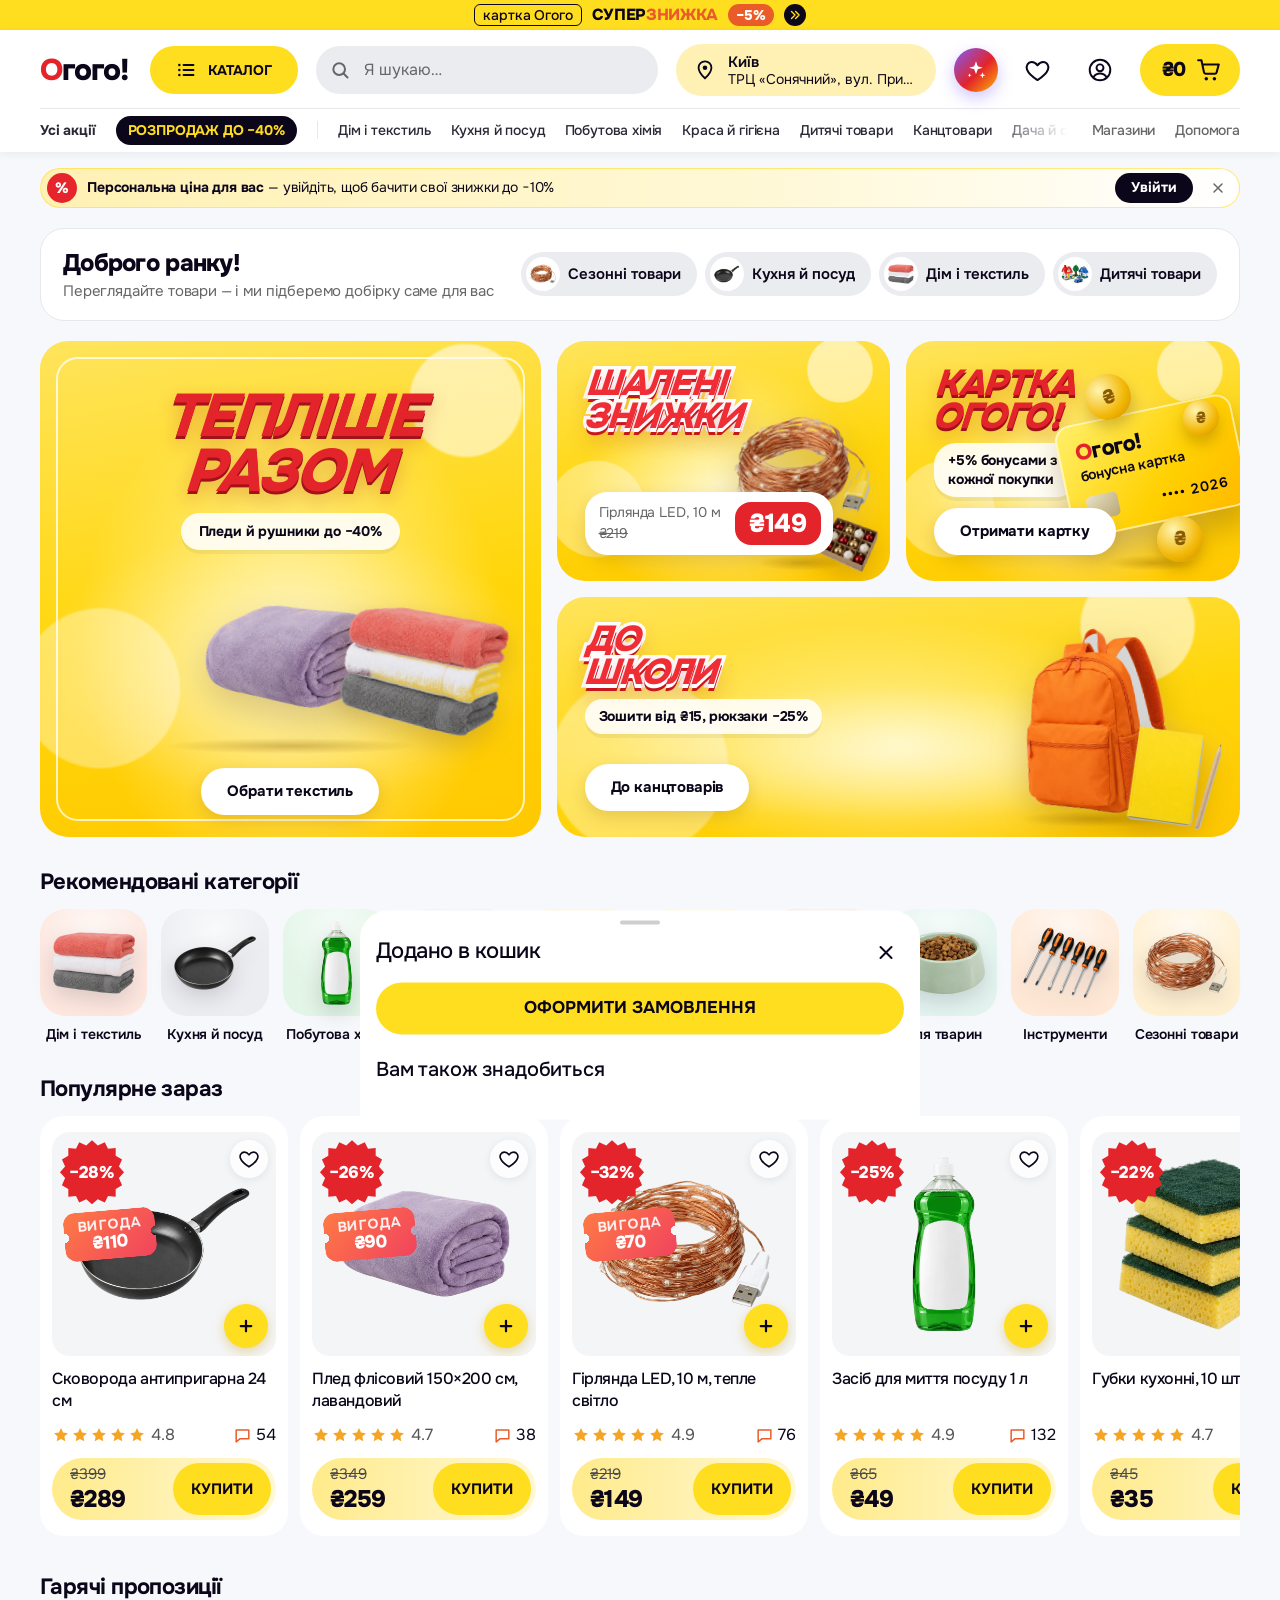
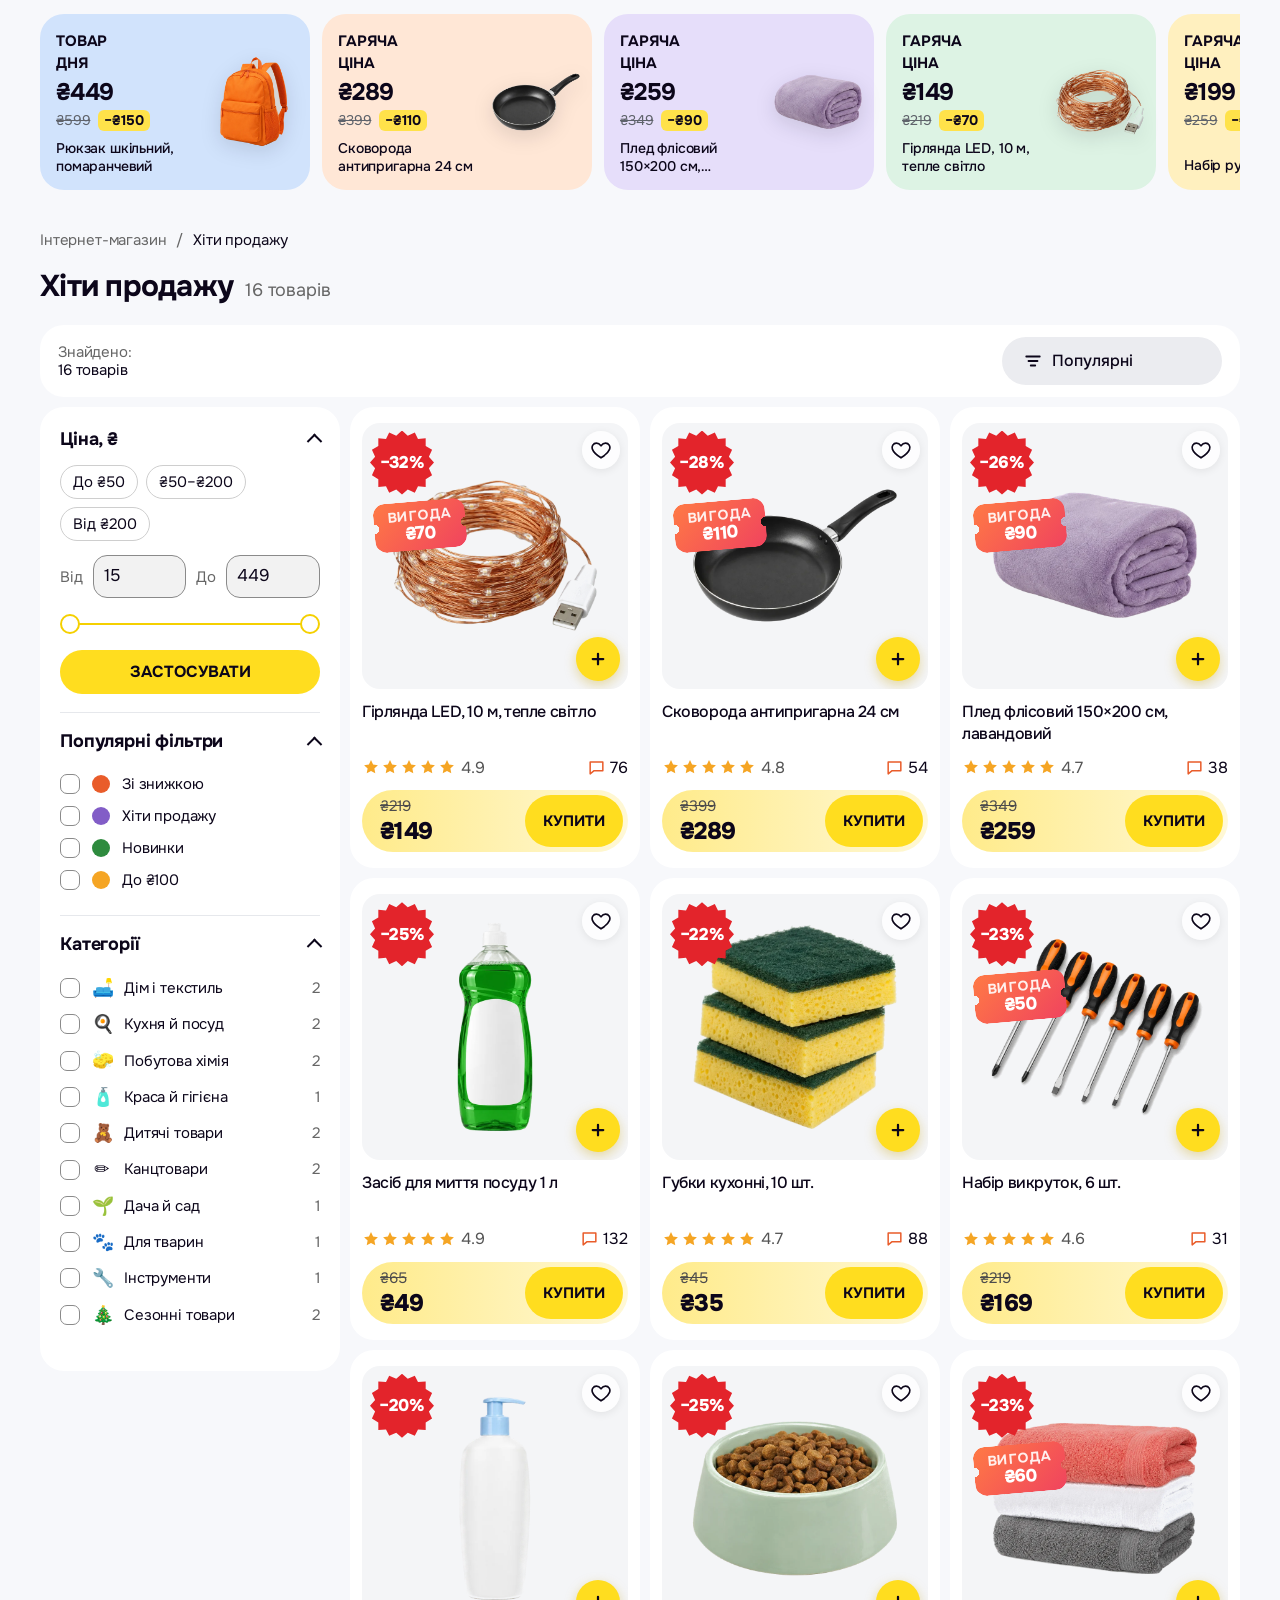
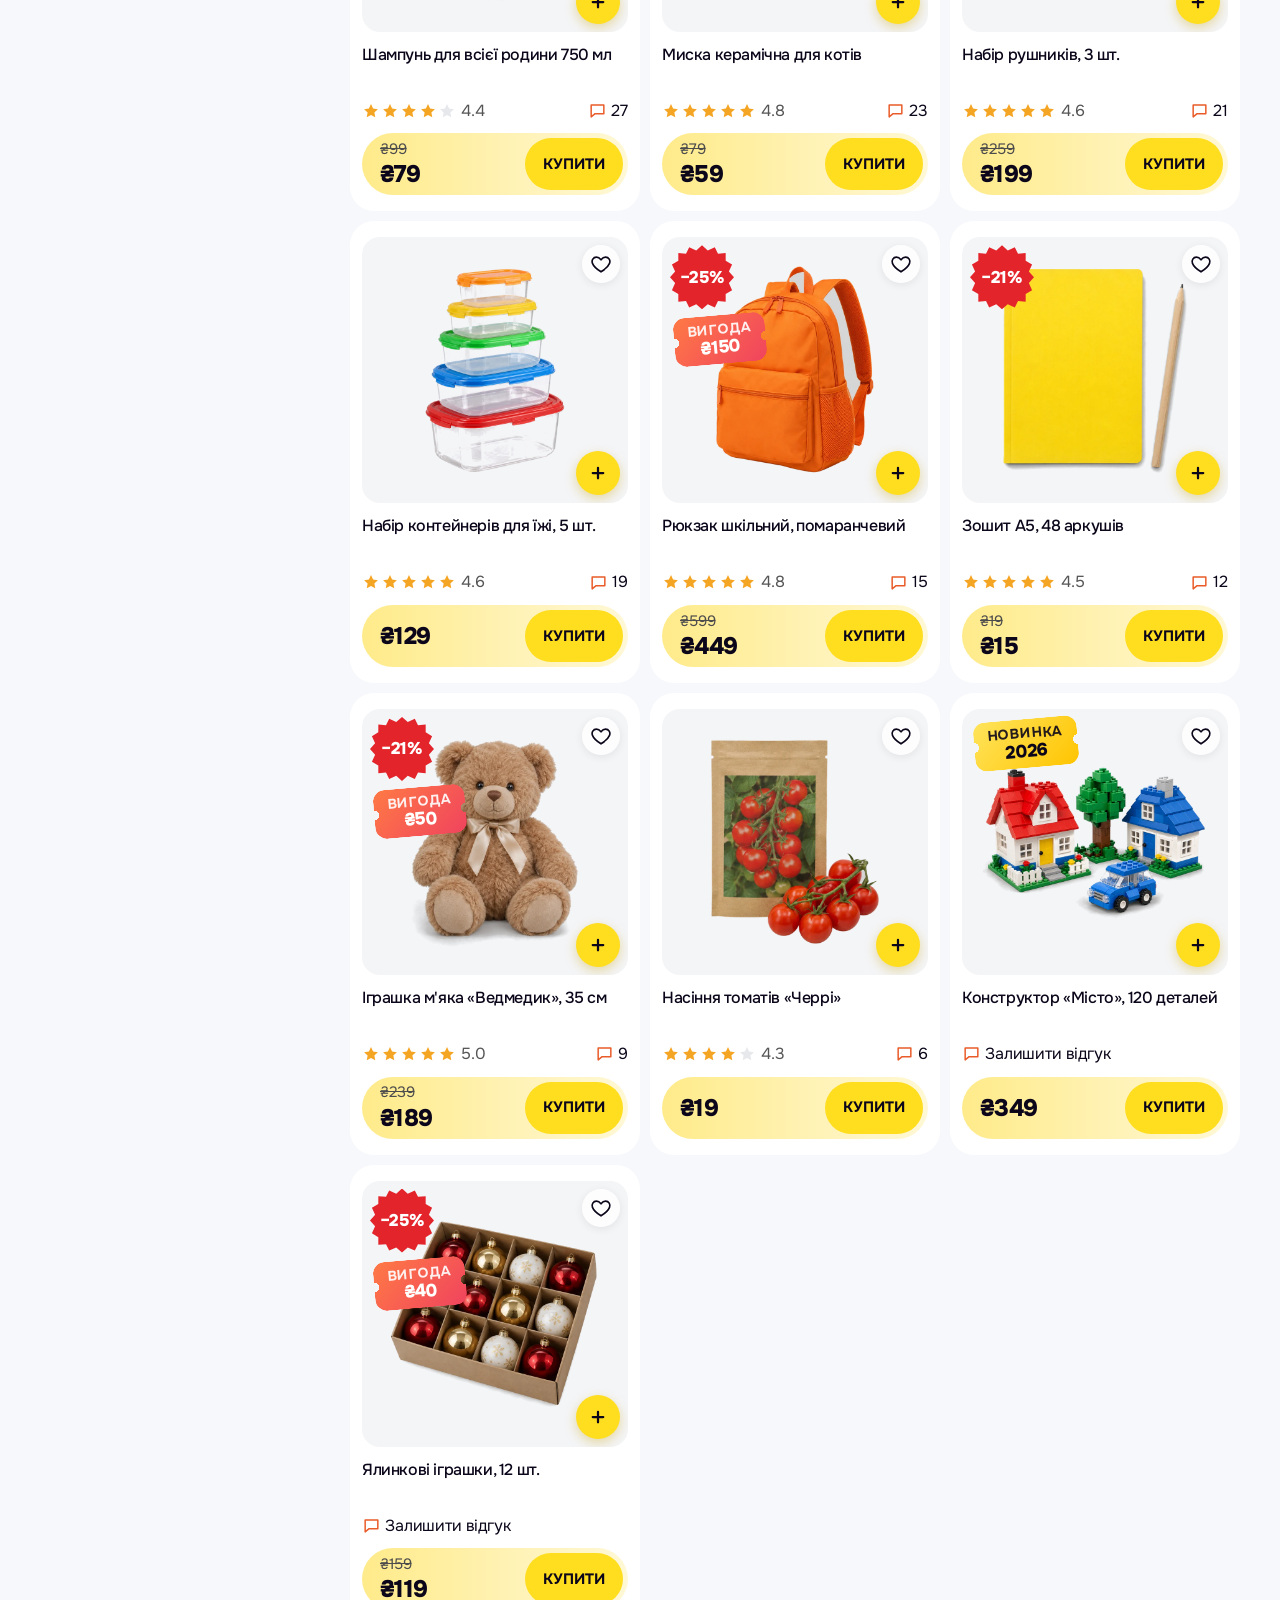
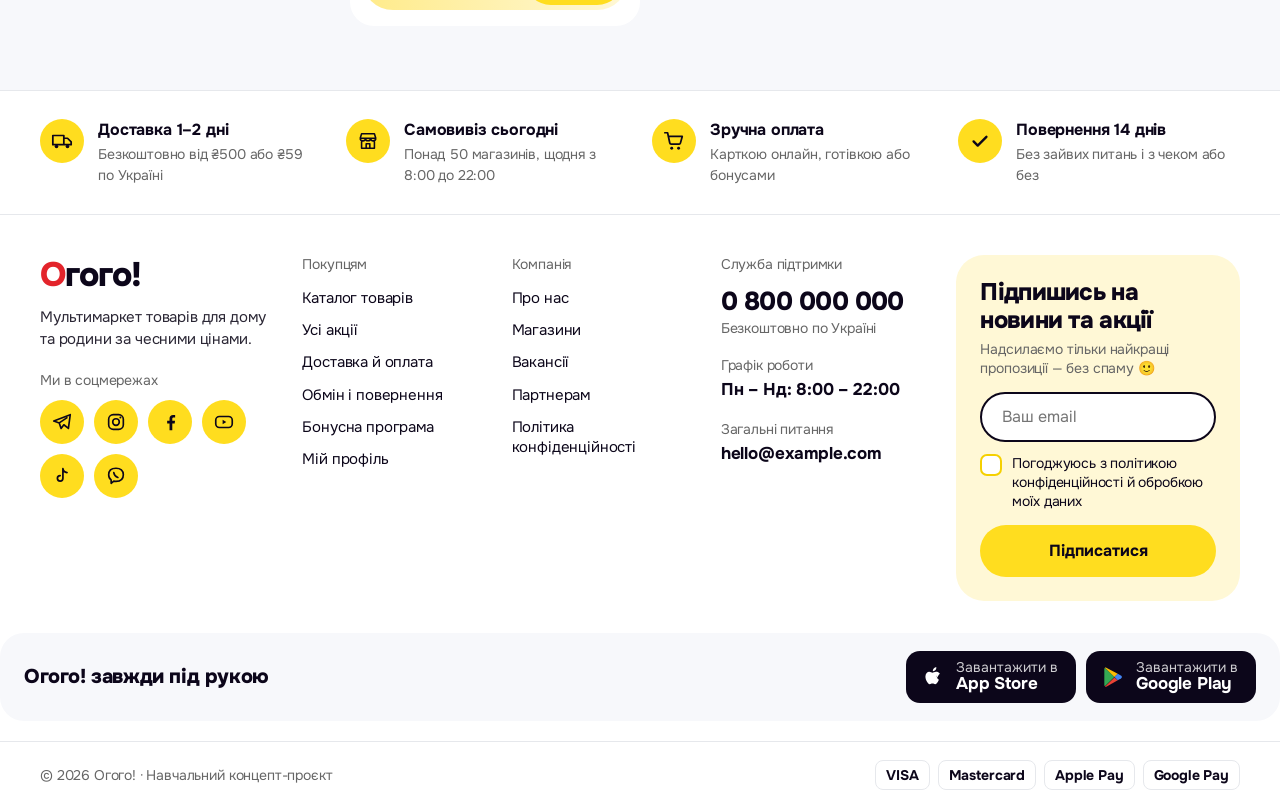
==== index.html @ 63ccab91 "Cart cross-sell row Co-Authored-By: Claude Opus 5.5 <noreply@anthropic.com> Claude-Session: https://" ====
<!DOCTYPE html>
<html lang="uk">
<head>
  <meta charset="UTF-8">
  <meta name="viewport" content="width=device-width, initial-scale=1.0, viewport-fit=cover">
  <title>Огого! — мультимаркет низьких цін</title>
  <meta name="description" content="Огого! — товари для дому, кухні, дітей і свят за чесними цінами.">
  <link rel="preconnect" href="https://fonts.googleapis.com">
  <link rel="preconnect" href="https://fonts.gstatic.com" crossorigin>
  <link href="https://fonts.googleapis.com/css2?family=Onest:wght@400;500;600;700;800&display=swap" rel="stylesheet">
  <link rel="stylesheet" href="style.css?v=20261121-12">
</head>
<body>

  <!-- SVG-іконки -->
  <svg width="0" height="0" style="position:absolute" aria-hidden="true">
    <symbol id="i-search" viewBox="0 0 24 24"><circle cx="11" cy="11" r="7" fill="none" stroke="currentColor" stroke-width="2.4"/><path d="M16.5 16.5 21 21" stroke="currentColor" stroke-width="2.4" stroke-linecap="round"/></symbol>
    <symbol id="i-cart" viewBox="0 0 24 24"><path d="M2 3h3l2.4 11.2a1.5 1.5 0 0 0 1.5 1.2h8.7a1.5 1.5 0 0 0 1.4-1.1L21 7H6" fill="none" stroke="currentColor" stroke-width="1.9" stroke-linecap="round" stroke-linejoin="round"/><circle cx="9.5" cy="20" r="1.6" fill="currentColor"/><circle cx="17" cy="20" r="1.6" fill="currentColor"/></symbol>
    <symbol id="i-heart" viewBox="0 0 24 24"><path d="M12 20.5s-7.5-4.6-9.3-9.2C1.4 8 3.5 4.5 7 4.5c2 0 3.6 1.1 5 2.9 1.4-1.8 3-2.9 5-2.9 3.5 0 5.6 3.5 4.3 6.8C19.5 15.9 12 20.5 12 20.5Z" fill="none" stroke="currentColor" stroke-width="1.8" stroke-linejoin="round"/></symbol>
    <symbol id="i-heart-fill" viewBox="0 0 24 24"><path d="M12 20.5s-7.5-4.6-9.3-9.2C1.4 8 3.5 4.5 7 4.5c2 0 3.6 1.1 5 2.9 1.4-1.8 3-2.9 5-2.9 3.5 0 5.6 3.5 4.3 6.8C19.5 15.9 12 20.5 12 20.5Z" fill="currentColor"/></symbol>
    <symbol id="i-user" viewBox="0 0 24 24"><circle cx="12" cy="12" r="9.5" fill="none" stroke="currentColor" stroke-width="1.8"/><circle cx="12" cy="10" r="3.2" fill="none" stroke="currentColor" stroke-width="1.8"/><path d="M6 18.5c1.4-2.2 3.5-3.3 6-3.3s4.6 1.1 6 3.3" fill="none" stroke="currentColor" stroke-width="1.8"/></symbol>
    <symbol id="i-burger" viewBox="0 0 24 24"><path d="M3 6h18M3 12h18M3 18h18" stroke="currentColor" stroke-width="2" stroke-linecap="round"/></symbol>
    <symbol id="i-grid" viewBox="0 0 24 24"><g fill="none" stroke="currentColor" stroke-width="2"><rect x="3.5" y="3.5" width="7" height="7" rx="2"/><rect x="13.5" y="3.5" width="7" height="7" rx="2"/><rect x="3.5" y="13.5" width="7" height="7" rx="2"/><rect x="13.5" y="13.5" width="7" height="7" rx="2"/></g></symbol>
    <symbol id="i-list" viewBox="0 0 24 24"><g stroke="currentColor" stroke-width="2.2" stroke-linecap="round"><path d="M9 6h12M9 12h12M9 18h12"/><path d="M4 6h.01M4 12h.01M4 18h.01" stroke-width="3"/></g></symbol>
    <symbol id="i-home" viewBox="0 0 24 24"><path d="M3.5 10.5 12 3.5l8.5 7V20a1 1 0 0 1-1 1h-5v-6h-5v6h-5a1 1 0 0 1-1-1Z" fill="none" stroke="currentColor" stroke-width="1.9" stroke-linejoin="round"/></symbol>
    <symbol id="i-pin" viewBox="0 0 24 24"><path d="M12 21s7-6.3 7-11.5A7 7 0 0 0 5 9.5C5 14.7 12 21 12 21Z" fill="none" stroke="currentColor" stroke-width="2"/><circle cx="12" cy="9.5" r="2.5" fill="currentColor"/></symbol>
    <symbol id="i-star" viewBox="0 0 24 24"><path d="m12 2.8 2.8 5.9 6.4.8-4.7 4.4 1.2 6.4L12 17.2l-5.7 3.1 1.2-6.4-4.7-4.4 6.4-.8Z" fill="currentColor"/></symbol>
    <symbol id="i-comment" viewBox="0 0 24 24"><path d="M4 5h16v11H9l-5 4Z" fill="none" stroke="currentColor" stroke-width="1.9" stroke-linejoin="round"/></symbol>
    <symbol id="i-close" viewBox="0 0 24 24"><path d="M6 6l12 12M18 6 6 18" stroke="currentColor" stroke-width="2.2" stroke-linecap="round"/></symbol>
    <symbol id="i-sort" viewBox="0 0 24 24"><path d="M3 6h18M6 12h12M9 18h6" stroke="currentColor" stroke-width="2.4" stroke-linecap="round"/></symbol>
    <symbol id="i-filter" viewBox="0 0 24 24"><path d="M3 4h18l-7 8.5V19l-4 2v-8.5Z" fill="none" stroke="currentColor" stroke-width="2" stroke-linejoin="round"/></symbol>
    <symbol id="i-trash" viewBox="0 0 24 24"><path d="M4 7h16M9 7V4h6v3M6 7l1 13h10l1-13" fill="none" stroke="currentColor" stroke-width="1.9" stroke-linecap="round" stroke-linejoin="round"/></symbol>
    <symbol id="i-chevron-left" viewBox="0 0 24 24"><path d="M15 4 7 12l8 8" fill="none" stroke="currentColor" stroke-width="2.4" stroke-linecap="round" stroke-linejoin="round"/></symbol>
    <symbol id="i-arrows" viewBox="0 0 24 24"><path d="m6 6 6 6-6 6M13 6l6 6-6 6" fill="none" stroke="currentColor" stroke-width="2.4" stroke-linecap="round" stroke-linejoin="round"/></symbol>
    <symbol id="i-phone" viewBox="0 0 24 24"><path d="M6.5 3h3l1.5 4.5-2 1.5a11 11 0 0 0 6 6l1.5-2 4.5 1.5v3a2 2 0 0 1-2 2A16 16 0 0 1 4.5 5a2 2 0 0 1 2-2Z" fill="none" stroke="currentColor" stroke-width="1.8" stroke-linejoin="round"/></symbol>
    <symbol id="i-edit" viewBox="0 0 24 24"><path d="M4 20h4L19 9l-4-4L4 16Z M13.5 6.5l4 4" fill="none" stroke="currentColor" stroke-width="1.8" stroke-linejoin="round"/></symbol>
    <symbol id="i-store" viewBox="0 0 24 24"><path d="M3.5 9 5 4h14l1.5 5M3.5 9h17M3.5 9a2.8 2.8 0 0 0 5.7 0 2.8 2.8 0 0 0 5.6 0 2.8 2.8 0 0 0 5.7 0M5 11.5V20h14v-8.5M10 20v-5h4v5" fill="none" stroke="currentColor" stroke-width="1.7" stroke-linejoin="round"/></symbol>
    <symbol id="i-chevron-right" viewBox="0 0 24 24"><path d="m9 5 7 7-7 7" fill="none" stroke="currentColor" stroke-width="2.4" stroke-linecap="round" stroke-linejoin="round"/></symbol>
    <symbol id="i-check" viewBox="0 0 24 24"><path d="m5 12.5 4.5 4.5L19 7.5" fill="none" stroke="currentColor" stroke-width="2.6" stroke-linecap="round" stroke-linejoin="round"/></symbol>
    <symbol id="i-home-fill" viewBox="0 0 24 24"><path d="M3.5 10.5 12 3.5l8.5 7V20a1 1 0 0 1-1 1h-5v-6h-5v6h-5a1 1 0 0 1-1-1Z" fill="currentColor" stroke="currentColor" stroke-width="1.9" stroke-linejoin="round"/></symbol>
    <symbol id="i-grid-fill" viewBox="0 0 24 24"><g fill="currentColor"><rect x="3" y="3" width="8" height="8" rx="2.4"/><rect x="13" y="3" width="8" height="8" rx="2.4"/><rect x="3" y="13" width="8" height="8" rx="2.4"/><rect x="13" y="13" width="8" height="8" rx="2.4"/></g></symbol>
    <symbol id="i-cart-fill" viewBox="0 0 24 24"><path d="M2 3h3l.8 4H21l-1.9 7.3a1.5 1.5 0 0 1-1.4 1.1H8.9a1.5 1.5 0 0 1-1.5-1.2Z" fill="currentColor" stroke="currentColor" stroke-width="1.9" stroke-linecap="round" stroke-linejoin="round"/><circle cx="9.5" cy="20" r="1.8" fill="currentColor"/><circle cx="17" cy="20" r="1.8" fill="currentColor"/></symbol>
    <symbol id="i-user-line" viewBox="0 0 24 24"><circle cx="12" cy="8" r="4" fill="none" stroke="currentColor" stroke-width="1.9"/><path d="M4.5 20.5c1.2-3.6 4-5.5 7.5-5.5s6.3 1.9 7.5 5.5" fill="none" stroke="currentColor" stroke-width="1.9" stroke-linecap="round"/></symbol>
    <symbol id="i-user-fill" viewBox="0 0 24 24"><circle cx="12" cy="8" r="4.4" fill="currentColor"/><path d="M4 21c1.2-4 4.2-6.2 8-6.2s6.8 2.2 8 6.2Z" fill="currentColor"/></symbol>
    <symbol id="i-globe" viewBox="0 0 24 24"><circle cx="12" cy="12" r="9" fill="none" stroke="currentColor" stroke-width="1.8"/><path d="M3 12h18M12 3c2.6 2.7 3.8 5.7 3.8 9s-1.2 6.3-3.8 9c-2.6-2.7-3.8-5.7-3.8-9S9.4 5.7 12 3Z" fill="none" stroke="currentColor" stroke-width="1.8"/></symbol>
    <symbol id="i-bag" viewBox="0 0 24 24"><path d="M5 8h14l-1 12H6Z M9 8V6a3 3 0 0 1 6 0v2" fill="none" stroke="currentColor" stroke-width="1.8" stroke-linejoin="round"/></symbol>
    <symbol id="i-info" viewBox="0 0 24 24"><circle cx="12" cy="12" r="9" fill="none" stroke="currentColor" stroke-width="1.8"/><path d="M12 11v6M12 7.5v.01" stroke="currentColor" stroke-width="2.2" stroke-linecap="round"/></symbol>
    <symbol id="i-truck" viewBox="0 0 24 24"><path d="M2 6h12v10H2zM14 9h4l4 4v3h-8" fill="none" stroke="currentColor" stroke-width="1.9" stroke-linejoin="round"/><circle cx="6" cy="18" r="2" fill="currentColor"/><circle cx="18" cy="18" r="2" fill="currentColor"/></symbol>
  </svg>

  <!-- Промо-смужка -->
  <a href="#deals" class="promo-strip">
    <span class="promo-card">картка Огого</span>
    <span class="promo-title">СУПЕР<span>ЗНИЖКА</span></span>
    <span class="burst">−5%</span>
    <span class="promo-go"><svg><use href="#i-arrows"/></svg></span>
  </a>

  <!-- Шапка -->
  <header class="header">
    <div class="container">
      <div class="top-nav">
        <div class="top-left">
          <a href="#" class="logo" aria-label="Огого! — на головну"><span class="logo-o">О</span>гого!</a>
          <span class="lang">УКР</span>
          <button class="store-chip" data-open-stores aria-label="Змінити магазин">
            <svg class="store-ico"><use href="#i-store"/></svg>
            <span data-store-full>Київ, ТРЦ «Сонячний», вул. Прикладна, 1</span>
            <svg class="chev"><use href="#i-chevron-right"/></svg>
          </button>
        </div>
        <nav class="top-links">
          <a href="promo.html">Усі акції</a>
          <a href="#catalog" class="sale-chip" data-quick="sale">РОЗПРОДАЖ ДО −40%</a>
          <a href="#footer">Магазини</a>
          <a href="#footer">Покупцям ▾</a>
        </nav>
        <div class="top-right">
          <a href="#footer">ⓘ Допомога</a>
          <a href="#">Увійти</a>
        </div>
        <button class="store-pill" id="storePill" data-open-stores aria-label="Змінити магазин">
          <svg class="pin"><use href="#i-pin"/></svg>
          <span><b data-store-city>Київ</b><small data-store-addr>ТРЦ «Сонячний», вул. Прикладна, 1</small></span>
        </button>
      </div>

      <div class="main-row">
        <a href="index.html" class="logo logo-desk" aria-label="Огого! — на головну"><span class="logo-o">О</span>гого!</a>
        <button class="burger" id="burgerBtn" aria-label="Каталог"><svg><use href="#i-burger"/></svg></button>
        <button class="catalog-btn" id="catalogBtn" aria-expanded="false" aria-controls="catalogMenu">
          <svg><use href="#i-list"/></svg> КАТАЛОГ
        </button>
        <form class="search" id="searchForm" role="search">
          <input type="search" id="searchInput" placeholder="Я шукаю…" aria-label="Пошук товарів" autocomplete="off">
          <button type="submit" aria-label="Шукати"><svg><use href="#i-search"/></svg></button>
        </form>
        <button class="store-pill store-pill-desk" data-open-stores aria-label="Змінити магазин">
          <svg class="pin"><use href="#i-pin"/></svg>
          <span><b data-store-city>Київ</b><small data-store-addr>ТРЦ «Сонячний», вул. Прикладна, 1</small></span>
        </button>
        <button class="phone-btn ai-btn" data-ai aria-label="AI-помічник"><svg viewBox="0 0 24 24"><path d="M12 2.5l1.9 5.4 5.6 1.6-5.6 1.7L12 16.5l-1.9-5.3-5.6-1.7 5.6-1.6Z" fill="currentColor"/><path d="M19 14.5l.9 2.4 2.4.8-2.4.9-.9 2.4-.8-2.4-2.5-.9 2.5-.8Z" fill="currentColor"/><path d="M5 15.5l.6 1.6 1.6.6-1.6.5L5 19.8l-.6-1.6-1.6-.5 1.6-.6Z" fill="currentColor"/></svg></button>
        <a class="head-tool" href="wishlist.html">
          <span class="tool-icon"><svg><use href="#i-heart"/></svg><span class="count" data-wish-count hidden>0</span></span>
          <span>Обране</span>
        </a>
        <a class="head-icon" href="profile.html" aria-label="Увійти в профіль"><svg><use href="#i-user"/></svg></a>
        <div class="head-tool bonuses">
          <span class="bonus-chip" id="bonusTotal">₴0</span>
          <span>Ваші бонуси</span>
        </div>
        <button class="cart-btn" data-open-cart>
          <span class="tool-icon"><svg><use href="#i-cart"/></svg><span class="count count-brand" data-cart-count hidden>0</span></span>
          <span class="cart-sum"><small>Разом</small><b id="headerTotal">₴0</b></span>
        </button>
      </div>

      <nav class="sub-nav" aria-label="Розділи">
        <div class="sub-left">
          <a href="promo.html" class="sub-deals">Усі акції</a>
          <a href="index.html?sale=1#catalog" class="sub-sale" data-sub-sale>РОЗПРОДАЖ ДО −40%</a>
          <span class="sub-sep"></span>
          <a href="index.html?cat=home" data-cat-go="home">Дім і текстиль</a>
          <a href="index.html?cat=kitchen" data-cat-go="kitchen">Кухня й посуд</a>
          <a href="index.html?cat=clean" data-cat-go="clean">Побутова хімія</a>
          <a href="index.html?cat=beauty" data-cat-go="beauty">Краса й гігієна</a>
          <a href="index.html?cat=kids" data-cat-go="kids">Дитячі товари</a>
          <a href="index.html?cat=office" data-cat-go="office">Канцтовари</a>
          <a href="index.html?cat=garden" data-cat-go="garden">Дача й сад</a>
          <a href="index.html?cat=pets" data-cat-go="pets">Для тварин</a>
          <a href="index.html?cat=season" data-cat-go="season">Сезонні товари</a>
        </div>
        <div class="sub-right">
          <a href="index.html#footer">Магазини</a>
          <a href="index.html#footer">Допомога</a>
        </div>
      </nav>
    </div>

    <nav class="catalog-menu" id="catalogMenu" hidden>
      <div class="container catalog-menu-grid" id="catalogMenuGrid"></div>
    </nav>
  </header>

  <main>
    <!-- Банери -->
    <div class="container pz-snack-wrap"><div class="pz-snack" id="pzSnack" role="status" hidden></div></div>
    <section class="container pz-strip" id="pzStrip" aria-label="Для вас"></section>

    <section class="container promo-carousel" id="deals" aria-label="Акції">
      <button class="car-arrow prev" data-car="-1" aria-label="Попередній банер"><svg><use href="#i-chevron-left"/></svg></button>
      <div class="pb-track" id="bannerTrack">
        <article class="pb pb-frame">
          <a class="pb-link" href="promo.html?id=warm" aria-label="Акція"></a>
          <h2 class="pb-title">ТЕПЛІШЕ<br>РАЗОМ</h2>
          <p class="pb-pill">Пледи й рушники до −40%</p>
          <div class="pb-stage">
            <img src="images/pled.webp" alt="Плед флісовий" class="pb-hero">
            <img src="images/rushnyky.webp" alt="" class="pb-side">
          </div>
          <a class="pb-cta" href="promo.html?id=warm">Обрати текстиль</a>
        </article>

        <article class="pb">
          <a class="pb-link" href="promo.html?id=crazy" aria-label="Акція"></a>
          <h2 class="pb-title pb-3d">ШАЛЕНІ<br>ЗНИЖКИ</h2>
          <div class="pb-stage">
            <img src="images/girlyanda.webp" alt="Гірлянда LED" class="pb-hero">
            <img src="images/yalynkovi-igrashky.webp" alt="" class="pb-side">
          </div>
          <div class="pb-card">
            <div><small>Гірлянда LED, 10 м</small><s>₴219</s></div>
            <b>₴149</b>
          </div>
        </article>

        <article class="pb">
          <a class="pb-link" href="promo.html?id=card" aria-label="Акція"></a>
          <h2 class="pb-title">КАРТКА<br>ОГОГО!</h2>
          <p class="pb-pill">+5% бонусами з кожної покупки</p>
          <p class="pb-pill pb-pill-2">Ціни тільки для своїх</p>
          <div class="pb-stage">
            <div class="loyalty-card" aria-hidden="true">
              <span class="lc-logo"><span class="logo-o">О</span>гого!</span>
              <span class="lc-name">бонусна картка</span>
              <span class="lc-chip"></span>
              <span class="lc-num">•••• 2026</span>
            </div>
            <span class="coin c1">₴</span><span class="coin c2">₴</span><span class="coin c3">₴</span>
          </div>
          <a class="pb-cta" href="promo.html?id=card">Отримати картку</a>
        </article>

        <article class="pb">
          <a class="pb-link" href="promo.html?id=school" aria-label="Акція"></a>
          <h2 class="pb-title pb-3d">ДО<br>ШКОЛИ</h2>
          <p class="pb-pill">Зошити від ₴15, рюкзаки −25%</p>
          <div class="pb-stage">
            <img src="images/ryukzak.webp" alt="Рюкзак шкільний" class="pb-hero">
            <img src="images/zoshyt.webp" alt="" class="pb-side">
          </div>
          <a class="pb-cta" href="promo.html?id=school">До канцтоварів</a>
        </article>
      </div>
      <button class="car-arrow next" data-car="1" aria-label="Наступний банер"><svg><use href="#i-chevron-right"/></svg></button>
      <div class="car-dots" id="bannerDots"></div>
    </section>

    <div class="container">
      <button class="catalog-pill" id="catalogPill"><svg><use href="#i-grid"/></svg>Каталог ▾</button>
    </div>

    <!-- Категорії -->
    <section class="container section">
      <h2 class="section-title">Рекомендовані категорії</h2>
      <div class="scroller categories" id="categoryList"></div>
    </section>

    <!-- Для вас -->
    <section class="container section pz-for" id="pzFor"></section>

    <!-- Гарячі пропозиції -->
    <section class="container section">
      <h2 class="section-title">Гарячі пропозиції</h2>
      <div class="scroller deals" id="dealList"></div>
    </section>

    <section class="container section" id="pzRecent" hidden></section>

    <!-- Каталог -->
    <section class="container section catalog" id="catalog">
      <nav class="breadcrumbs" aria-label="Навігація">
        <a href="#">Інтернет-магазин</a><span>/</span><span id="crumbCurrent">Хіти продажу</span>
      </nav>
      <div class="catalog-title">
        <h2 id="catalogTitle">Хіти продажу</h2>
        <span id="catalogCount">16 товарів</span>
      </div>

      <div class="mobile-controls">
        <label class="ctrl-btn sort-wrap">
          <svg><use href="#i-sort"/></svg>
          <select data-sort aria-label="Сортування"></select>
        </label>
        <button class="ctrl-btn" id="openFilters"><svg class="brand"><use href="#i-filter"/></svg> Фільтри <span class="filter-count" id="filterCount" hidden>0</span></button>
      </div>

      <div class="filter-bar">
        <div class="found"><small>Знайдено:</small><span id="foundCount">16 товарів</span></div>
        <div class="active-filters" id="activeFilters"></div>
        <span class="spacer"></span>
        <button class="clear-btn" id="clearFilters">Скинути фільтри</button>
        <label class="sort-box">
          <svg><use href="#i-sort"/></svg>
          <select data-sort aria-label="Сортування"></select>
        </label>
      </div>

      <div class="listing">
        <aside class="filters" id="filtersPanel" aria-label="Фільтри">
          <div class="filters-head">
            <h3>Фільтри</h3>
            <button class="icon-btn" id="closeFilters" aria-label="Закрити"><svg><use href="#i-close"/></svg></button>
          </div>

          <details class="filter-group" open>
            <summary>Ціна, ₴</summary>
            <div class="range-chips" id="priceChips"></div>
            <div class="price-inputs">
              <span>Від</span><input type="number" id="priceMin" inputmode="numeric" min="0">
              <span>До</span><input type="number" id="priceMax" inputmode="numeric" min="0">
            </div>
            <div class="range" id="range">
              <div class="range-fill" id="rangeFill"></div>
              <input type="range" id="rangeMin" aria-label="Мінімальна ціна">
              <input type="range" id="rangeMax" aria-label="Максимальна ціна">
            </div>
            <button class="btn btn-brand btn-block" id="applyPrice">ЗАСТОСУВАТИ</button>
          </details>

          <details class="filter-group" open>
            <summary>Популярні фільтри</summary>
            <label class="check"><input type="checkbox" data-flag="sale"><i style="--dot:#E95C2A"></i>Зі знижкою</label>
            <label class="check"><input type="checkbox" data-flag="hit"><i style="--dot:#825DC7"></i>Хіти продажу</label>
            <label class="check"><input type="checkbox" data-flag="new"><i style="--dot:#2E8B3E"></i>Новинки</label>
            <label class="check"><input type="checkbox" data-flag="cheap"><i style="--dot:#F5A524"></i>До ₴100</label>
          </details>

          <details class="filter-group" open>
            <summary>Категорії</summary>
            <div id="catChecks"></div>
          </details>

          <div class="filters-foot">
            <button class="btn btn-ghost" id="resetInSheet">Скинути</button>
            <button class="btn btn-brand show-results" id="showResults">ПОКАЗАТИ ТОВАРИ</button>
          </div>
        </aside>

        <div class="products" id="productGrid"></div>
      </div>
      <p class="empty" id="emptyMsg" hidden>Нічого не знайшли 😕 Спробуйте змінити фільтри.</p>
    </section>
  </main>

  <footer class="footer" id="footer">
    <div class="container fperks">
        <div class="fperk"><span class="fperk-ic"><svg><use href="#i-truck"/></svg></span><div><b>Доставка 1–2 дні</b><span>Безкоштовно від ₴500 або ₴59 по Україні</span></div></div>
        <div class="fperk"><span class="fperk-ic"><svg><use href="#i-store"/></svg></span><div><b>Самовивіз сьогодні</b><span>Понад 50 магазинів, щодня з 8:00 до 22:00</span></div></div>
        <div class="fperk"><span class="fperk-ic"><svg><use href="#i-cart"/></svg></span><div><b>Зручна оплата</b><span>Карткою онлайн, готівкою або бонусами</span></div></div>
        <div class="fperk"><span class="fperk-ic"><svg><use href="#i-check"/></svg></span><div><b>Повернення 14 днів</b><span>Без зайвих питань і з чеком або без</span></div></div>
    </div>

    <div class="container fmain">
      <div class="fbrand">
        <a href="#" class="logo"><span class="logo-o">О</span>гого!</a>
        <p>Мультимаркет товарів для дому та родини за чесними цінами.</p>
        <span class="fcap">Ми в соцмережах</span>
        <div class="fsocial"><a class="soc" href="#" aria-label="Telegram"><svg viewBox="0 0 24 24"><path d="M21 4 3 11l6 2 2 6 3-4 5 4Z M9 13l9-6" fill="none" stroke="currentColor" stroke-width="1.8" stroke-linejoin="round"/></svg></a><a class="soc" href="#" aria-label="Instagram"><svg viewBox="0 0 24 24"><rect x="4" y="4" width="16" height="16" rx="5" fill="none" stroke="currentColor" stroke-width="1.8"/><circle cx="12" cy="12" r="3.6" fill="none" stroke="currentColor" stroke-width="1.8"/><circle cx="16.8" cy="7.2" r="1.1" fill="currentColor"/></svg></a><a class="soc" href="#" aria-label="Facebook"><svg viewBox="0 0 24 24"><path d="M14.5 21v-7.5h2.6l.4-3h-3V8.6c0-.9.3-1.5 1.5-1.5h1.6V4.4c-.3 0-1.2-.1-2.3-.1-2.3 0-3.8 1.4-3.8 3.9v2.3H8.9v3h2.6V21" fill="currentColor"/></svg></a><a class="soc" href="#" aria-label="YouTube"><svg viewBox="0 0 24 24"><rect x="3" y="6" width="18" height="12" rx="4" fill="none" stroke="currentColor" stroke-width="1.8"/><path d="m10.5 9.5 4 2.5-4 2.5Z" fill="currentColor"/></svg></a><a class="soc" href="#" aria-label="TikTok"><svg viewBox="0 0 24 24"><path d="M13 4v10.5a3 3 0 1 1-3-3M13 4c.4 2.4 2 4 4.5 4.2" fill="none" stroke="currentColor" stroke-width="1.9" stroke-linecap="round"/></svg></a><a class="soc" href="#" aria-label="Viber"><svg viewBox="0 0 24 24"><path d="M12 3.5c-4.9 0-8 2.5-8 7.2 0 2.6 1 4.4 2.7 5.5V20l2.9-2.4c.8.1 1.6.2 2.4.2 4.9 0 8-2.5 8-7.2s-3.1-7.1-8-7.1Z" fill="none" stroke="currentColor" stroke-width="1.8" stroke-linejoin="round"/><path d="M9.6 8.2c.4 2.5 2 4.6 4.5 5.4" fill="none" stroke="currentColor" stroke-width="1.8" stroke-linecap="round"/></svg></a></div>
      </div>

      <nav class="fcol" aria-label="Покупцям">
        <span class="fcap">Покупцям</span>
        <a href="#catalog">Каталог товарів</a>
        <a href="promo.html">Усі акції</a>
        <a href="#">Доставка й оплата</a>
        <a href="#">Обмін і повернення</a>
        <a href="promo.html?id=card">Бонусна програма</a>
        <a href="profile.html">Мій профіль</a>
      </nav>

      <nav class="fcol" aria-label="Компанія">
        <span class="fcap">Компанія</span>
        <a href="#">Про нас</a>
        <a href="#" data-open-stores>Магазини</a>
        <a href="#">Вакансії</a>
        <a href="#">Партнерам</a>
        <a href="#">Політика конфіденційності</a>
      </nav>

      <div class="fcontacts">
        <span class="fcap">Служба підтримки</span>
        <a href="tel:0800000000" class="fphone">0 800 000 000</a>
        <span class="fnote">Безкоштовно по Україні</span>
        <span class="fcap">Графік роботи</span>
        <b class="fval">Пн – Нд: 8:00 – 22:00</b>
        <span class="fcap">Загальні питання</span>
        <a href="mailto:hello@example.com" class="fval">hello@example.com</a>
      </div>

      <form class="fsub" id="footerSub" novalidate>
        <h3>Підпишись на новини та акції</h3>
        <p>Надсилаємо тільки найкращі пропозиції — без спаму 🙂</p>
        <div class="fsub-field">
          <input type="email" id="fsubEmail" placeholder="Ваш email" aria-label="Ваш email" autocomplete="email">
        </div>
        <label class="fsub-check"><input type="checkbox" id="fsubAgree"><span>Погоджуюсь з політикою конфіденційності й обробкою моїх даних</span></label>
        <button type="submit" class="btn btn-brand btn-block">Підписатися</button>
        <p class="fsub-msg" id="fsubMsg" role="status" aria-live="polite"></p>
      </form>
    </div>

    <div class="container fapp">
      <b>Огого! завжди під рукою</b>
      <div class="fapp-badges">
        <a class="store-badge" href="#" data-soon="Застосунок з'явиться згодом 🙂"><svg viewBox="0 0 24 24"><path d="M16.4 12.6c0-2.4 2-3.5 2-3.6-1.1-1.6-2.8-1.8-3.4-1.8-1.4-.1-2.8.9-3.5.9s-1.8-.9-3-.9C6.9 7.3 5 8.6 5 11.6c0 1.8.7 3.8 1.6 5.1.7 1 1.4 2 2.4 2s1.3-.6 2.5-.6 1.5.6 2.5.6 1.7-1 2.4-2c.8-1.1 1.1-2.2 1.1-2.3-.1 0-2.1-.8-2.1-3.8ZM14.3 5.6c.5-.7.9-1.6.8-2.6-.8 0-1.8.5-2.4 1.2-.5.6-1 1.6-.8 2.5.9.1 1.8-.4 2.4-1.1Z" fill="currentColor"/></svg><span><small>Завантажити в</small>App Store</span></a>
        <a class="store-badge" href="#" data-soon="Застосунок з'явиться згодом 🙂"><svg viewBox="0 0 24 24"><path d="M4.5 3.4 13.3 12l-8.8 8.6c-.3-.2-.5-.6-.5-1V4.4c0-.4.2-.8.5-1Z" fill="#34A853"/><path d="m16.4 9-3.1 3-8.8-8.6c.4-.2.9-.2 1.3 0Z" fill="#FBBC04"/><path d="m16.4 15-10.6 6c-.4.2-.9.2-1.3 0l8.8-8.6Z" fill="#EA4335"/><path d="M19.6 10.8c.8.5.8 1.9 0 2.4L16.4 15l-3.1-3 3.1-3Z" fill="#4285F4"/></svg><span><small>Завантажити в</small>Google Play</span></a>
      </div>
    </div>

    <div class="container fbottom">
      <span>© 2026 Огого! · Навчальний концепт-проєкт</span>
      <div class="fpay" aria-label="Способи оплати"><span>VISA</span><span>Mastercard</span><span>Apple Pay</span><span>Google Pay</span></div>
    </div>
  </footer>

  <!-- Мобільне меню знизу -->
  <nav class="tab-bar" aria-label="Навігація">
    <button class="tab active" data-tab="home"><span class="tab-ic"><svg class="ic-o"><use href="#i-home"/></svg><svg class="ic-f"><use href="#i-home-fill"/></svg></span><span class="tab-l">Головна</span></button>
    <button class="tab" data-tab="catalog"><span class="tab-ic"><svg class="ic-o"><use href="#i-grid"/></svg><svg class="ic-f"><use href="#i-grid-fill"/></svg></span><span class="tab-l">Каталог</span></button>
    <button class="tab" data-tab="cart"><span class="tab-ic"><svg class="ic-o"><use href="#i-cart"/></svg><svg class="ic-f"><use href="#i-cart-fill"/></svg><span class="count" data-cart-count hidden>0</span></span><span class="tab-l">Кошик</span></button>
    <a class="tab" data-tab="wishlist" href="wishlist.html"><span class="tab-ic"><svg class="ic-o"><use href="#i-heart"/></svg><svg class="ic-f"><use href="#i-heart-fill"/></svg><span class="count" data-wish-count hidden>0</span></span><span class="tab-l">Обране</span></a>
    <a class="tab" data-tab="profile" href="profile.html"><span class="tab-ic"><svg class="ic-o"><use href="#i-user-line"/></svg><svg class="ic-f"><use href="#i-user-fill"/></svg></span><span class="tab-l">Профіль</span></a>
  </nav>

  <div class="overlay" id="overlay" hidden></div>

  <!-- Додано в кошик -->
  <section class="sheet" id="preCart" aria-label="Додано в кошик" aria-hidden="true">
    <div class="sheet-handle"></div>
    <div class="sheet-head">
      <h3>Додано в кошик</h3>
      <button class="icon-btn" data-close aria-label="Закрити"><svg><use href="#i-close"/></svg></button>
    </div>
    <div id="preCartItem"></div>
    <button class="btn btn-brand btn-block btn-lg" data-open-cart>ОФОРМИТИ ЗАМОВЛЕННЯ</button>
    <h4 class="sheet-sub">Вам також знадобиться</h4>
    <div class="scroller extras" id="preCartExtras"></div>
  </section>

  <!-- Кошик -->
  <aside class="cart" id="cartPanel" aria-label="Кошик" aria-hidden="true">
    <div class="cart-top">
      <button class="icon-btn back" data-close aria-label="Назад"><svg><use href="#i-chevron-left"/></svg></button>
      <h3>Кошик</h3><span id="cartItemsCount">0 товарів</span>
    </div>
    <div class="free-delivery" id="freeDelivery" hidden></div>
    <ul class="cart-list" id="cartList"></ul>
    <div class="cart-empty" id="cartEmpty">
      <svg><use href="#i-cart"/></svg>
      <p>Кошик порожній</p>
      <button class="btn btn-outline" data-close>Перейти до покупок</button>
    </div>
    <div class="cart-pay" id="cartPay">
      <div class="cart-summary" id="cartSummary"></div>
      <div class="pay-row"><span>До сплати</span><b id="cartTotal">₴0</b></div>
      <p class="cart-bonus" id="cartBonus"></p>
      <button class="btn btn-brand btn-block btn-lg" id="checkoutBtn">Оформити замовлення</button>
    </div>
  </aside>

  <!-- Вибір магазину -->
  <section class="store-modal" id="storeModal" role="dialog" aria-modal="true" aria-labelledby="storeTitle" aria-hidden="true">
    <div class="sheet-handle"></div>
    <div class="sheet-head">
      <h3 id="storeTitle">Оберіть магазин</h3>
      <button class="icon-btn" data-close aria-label="Закрити"><svg><use href="#i-close"/></svg></button>
    </div>
    <p class="store-hint">Покажемо наявність і ціни у вибраному магазині. Забрати замовлення можна вже сьогодні.</p>
    <div class="city-chips" id="cityChips"></div>
    <label class="store-search">
      <svg><use href="#i-search"/></svg>
      <input type="search" id="storeSearch" placeholder="Місто, вулиця або ТРЦ" autocomplete="off">
    </label>
    <ul class="store-list" id="storeList"></ul>
  </section>

  <div class="toast" id="toast" role="status" aria-live="polite"></div>

  <script src="data.js?v=20261121-12"></script>
  <script src="i18n.js?v=20261121-12"></script>
  <script src="auth.js?v=20261121-12"></script>
  <script src="footer.js?v=20261121-12"></script>
  <script src="assistant.js?v=20261121-12"></script>
  <script src="script.js?v=20261121-12"></script>
  <script src="personal.js?v=20261121-12"></script>
  <script src="search.js?v=20261121-12"></script>
</body>
</html>
---- style.css ----
/* =========================================================
   Огого! — стилі за UI-кейсом (Mobile e-commerce)
   ========================================================= */
:root {
  /* Кольори */
  --bg-page: #F7F8FB;
  --bg-header: #F8F6F5;
  --bg-surface: #FFFFFF;
  --bg-subtle: #F7F8FA;
  --bg-chip: #F2F2F2;
  --bg-brand: #E95C2A;
  --bg-brand-hover: #D24E1F;
  --bg-brand-soft: #FDEDE6;
  --bg-accent: #825DC7;
  --bg-accent-subtle: #F2EDFB;
  --bg-promo: #FFE24A;
  --text-primary: #0C061A;
  --text-secondary: #666666;
  --text-tertiary: #5F636B;
  --text-brand: #BB4119;
  --text-accent: #7650BC;
  --text-inverse: #FFFFFF;
  --border-default: #E6E8EC;
  --border-input: #CECECE;
  --border-control: #8A8A8A;
  --success: #2E8B3E;
  --success-soft: #E5F4E8;
  --star: #F5A524;

  --grad-promo: linear-gradient(90deg, #2933DB, #6B2BD9);
  --grad-price: linear-gradient(90deg, #FAD9C3, #FCEFE6);
  --grad-free: linear-gradient(135deg, #36821F 14%, #1C6B3C 86%);

  /* Форма */
  --r-sm: 6px;
  --r-md: 8px;
  --r-lg: 12px;
  --r-xl: 16px;
  --shadow-header: 0 2px 8px rgba(0, 0, 0, .06);

  --font: "Roboto Condensed", system-ui, -apple-system, "Segoe UI", sans-serif;
  --font-logo: "Onest", var(--font);
}

* { box-sizing: border-box; margin: 0; padding: 0; }
html { scroll-padding-top: 150px; }
body {
  font-family: var(--font);
  color: var(--text-primary);
  background: var(--bg-page);
  line-height: 1.35;
  -webkit-font-smoothing: antialiased;
}
body.locked { overflow: hidden; }
a { color: inherit; text-decoration: none; }
button, input, select { font: inherit; color: inherit; }
button { cursor: pointer; background: none; border: none; }
img { display: block; max-width: 100%; }
svg { width: 1em; height: 1em; flex-shrink: 0; }
[hidden] { display: none !important; }

.container { max-width: 1280px; margin: 0 auto; padding: 0 32px; }

/* ---------- Кнопки ---------- */
.btn {
  display: inline-flex; align-items: center; justify-content: center; gap: 8px;
  border-radius: var(--r-sm); padding: 12px 20px;
  font-weight: 700; font-size: 16px; line-height: 20px;
  transition: background .15s, transform .1s;
}
.btn:active { transform: scale(.98); }
.btn-brand { background: var(--bg-brand); color: var(--text-inverse); }
.btn-brand:hover { background: var(--bg-brand-hover); }
.btn-outline { border: 1.5px solid var(--bg-brand); color: var(--text-brand); background: var(--bg-surface); }
.btn-block { width: 100%; }
.btn-lg { border-radius: var(--r-xl); padding: 16px 20px; font-size: 17px; }

.icon-btn {
  display: grid; place-items: center; position: relative;
  width: 36px; height: 36px; border-radius: 50%; font-size: 22px;
}
.icon-btn:hover { background: rgba(0, 0, 0, .05); }

.count {
  position: absolute; top: -7px; left: 60%;
  min-width: 17px; height: 17px; padding: 0 4px; border-radius: 9px;
  background: var(--bg-accent); color: var(--text-inverse);
  font-size: 14px; font-weight: 500; line-height: 17px; text-align: center;
}
.count-brand { background: var(--bg-brand); left: -6px; top: -9px; }

/* ---------- Промо-смужка ---------- */
.promo-strip {
  display: flex; align-items: center; justify-content: center; gap: 14px;
  background: var(--grad-promo); color: #fff; padding: 7px 16px;
}
.promo-card {
  border: 1.5px solid #fff; border-radius: var(--r-md);
  padding: 3px 12px; font-size: 16px; font-weight: 500;
}
.promo-title { font-weight: 800; font-size: 26px; line-height: 1; letter-spacing: -.3px; }
.promo-title span { color: #FF7A3D; }
.burst {
  display: grid; place-items: center; width: 44px; height: 44px;
  background: var(--bg-brand); color: #fff; font-weight: 800; font-size: 14px;
  clip-path: polygon(50% 0, 61% 12%, 75% 6%, 79% 21%, 94% 25%, 88% 39%, 100% 50%, 88% 61%, 94% 75%, 79% 79%, 75% 94%, 61% 88%, 50% 100%, 39% 88%, 25% 94%, 21% 79%, 6% 75%, 12% 61%, 0 50%, 12% 39%, 6% 25%, 21% 21%, 25% 6%, 39% 12%);
}
.promo-go {
  display: grid; place-items: center; width: 34px; height: 34px;
  background: var(--bg-brand); border-radius: var(--r-sm); font-size: 18px;
}

/* ---------- Шапка ---------- */
.header {
  position: sticky; top: 0; z-index: 30;
  background: var(--bg-header); box-shadow: var(--shadow-header);
}
.top-nav { display: flex; align-items: center; justify-content: space-between; gap: 24px; padding: 10px 0 4px; }
.top-left, .top-links, .top-right { display: flex; align-items: center; gap: 22px; }
.logo {
  font-family: var(--font-logo); font-weight: 800; font-size: 32px; line-height: 1.2;
  letter-spacing: -.96px; color: var(--bg-brand);
}
.lang { font-size: 14px; font-weight: 700; color: var(--text-brand); }
.city { display: flex; align-items: center; gap: 6px; font-weight: 500; font-size: 15px; }
.city svg { color: var(--text-primary); }
.top-links a { font-size: 16px; }
.top-links a:hover { color: var(--text-brand); }
.sale-chip {
  background: var(--bg-brand); color: #fff !important;
  border-radius: var(--r-sm); padding: 5px 10px; font-size: 14px !important; font-weight: 500;
}
.top-right a { color: var(--text-accent); font-weight: 500; font-size: 16px; }
.mobile-actions { display: none; }

.main-row { display: flex; align-items: center; gap: 24px; padding: 12px 0 14px; }
.burger { display: none; font-size: 28px; }
.catalog-btn {
  display: flex; align-items: center; gap: 12px; flex-shrink: 0;
  height: 48px; padding: 0 28px 0 24px; border-radius: var(--r-sm);
  background: var(--bg-brand); color: #fff; font-weight: 700; font-size: 16px;
}
.catalog-btn svg { font-size: 20px; }
.catalog-btn:hover { background: var(--bg-brand-hover); }

.search {
  flex: 1; min-width: 0; display: flex; align-items: center;
  height: 48px; padding-left: 16px;
  background: var(--bg-surface); border: 1.5px solid var(--border-control); border-radius: 24px;
  overflow: hidden;
}
.search:focus-within { border-color: var(--bg-brand); }
.search input {
  flex: 1; min-width: 0; border: none; outline: none; background: none;
  font-size: 16px; color: var(--text-primary);
}
.search input::placeholder { color: var(--text-secondary); }
.search button {
  display: grid; place-items: center; width: 64px; height: 46px;
  background: var(--bg-brand); color: #fff; border-radius: 22px; font-size: 22px;
}

.head-tool {
  position: relative; display: flex; flex-direction: column; align-items: center; gap: 2px;
  font-size: 15px; flex-shrink: 0;
}
.tool-icon { position: relative; display: block; font-size: 28px; line-height: 0; }
.bonuses { color: var(--text-accent); }
.bonus-chip {
  background: var(--bg-accent); color: #fff; font-weight: 700; font-size: 15px;
  padding: 1px 22px; border-radius: 4px;
}
.cart-btn {
  display: flex; align-items: center; gap: 12px; flex-shrink: 0;
  height: 48px; padding: 0 18px 0 16px; border-radius: var(--r-md);
  background: var(--bg-accent); color: #fff;
}
.cart-btn .tool-icon { font-size: 27px; }
.cart-sum { display: flex; flex-direction: column; align-items: flex-start; line-height: 1.1; }
.cart-sum small { font-size: 14px; }
.cart-sum b { font-size: 17px; }

/* Меню каталогу */
.catalog-menu {
  position: absolute; left: 0; right: 0; top: 100%;
  background: var(--bg-surface); box-shadow: 0 12px 28px rgba(12, 6, 26, .12);
  padding: 16px 0 20px;
}
.catalog-menu-grid { display: grid; grid-template-columns: repeat(auto-fill, minmax(220px, 1fr)); gap: 4px; }
.catalog-item {
  display: flex; align-items: center; gap: 12px; text-align: left;
  padding: 12px 14px; border-radius: var(--r-md); font-size: 17px;
}
.catalog-item span { font-size: 22px; }
.catalog-item:hover { background: var(--bg-brand-soft); color: var(--text-brand); }

/* ---------- Секції ---------- */
main { padding-bottom: 64px; }
.section { margin-top: 32px; }
.section-title { font-size: 24px; font-weight: 500; line-height: 1.2; margin-bottom: 14px; }
.scroller {
  display: flex; gap: 12px; overflow-x: auto; scroll-snap-type: x mandatory;
  scrollbar-width: none; overscroll-behavior-x: contain;
}
.scroller::-webkit-scrollbar { display: none; }
.scroller > * { scroll-snap-align: start; flex-shrink: 0; }

/* ---------- Банери ---------- */
.banners { padding-top: 20px; }
.banner {
  position: relative; display: flex; flex-direction: column; align-items: flex-start; gap: 4px;
  width: calc((100% - 24px) / 3); min-width: 232px; height: 320px;
  padding: 16px 14px 14px; border-radius: var(--r-xl); overflow: hidden; color: #fff;
}
.banner h2 { position: relative; font-size: 30px; font-weight: 700; line-height: .95; letter-spacing: -.3px; }
.banner-big { position: relative; font-size: 36px; font-weight: 700; line-height: 1.1; }
.banner-img {
  position: absolute; right: -10px; bottom: 30px; width: 62%; aspect-ratio: 1;
  object-fit: cover; border-radius: 50%; box-shadow: 0 10px 30px rgba(0, 0, 0, .25);
}
.dates {
  position: relative; background: #fff; color: var(--text-brand);
  font-size: 14px; padding: 2px 8px; border-radius: 999px;
}
.banner-strip {
  position: relative; margin-top: auto; width: 100%; padding: 10px;
  background: var(--bg-accent); color: #fff; border-radius: 10px;
  font-size: 14px; font-weight: 500;
}
.banner-warm { background: radial-gradient(circle at 80% 20%, #FFB03A, transparent 55%), linear-gradient(160deg, #FF9F2E, #F2632B 55%, #D94A6C); }
.banner-school { background: radial-gradient(circle at 75% 25%, #5ED0FF, transparent 55%), linear-gradient(160deg, #2E7CF6, #2933DB 60%, #6B2BD9); }
.banner-crazy {
  align-items: center; text-align: center; gap: 6px;
  background: radial-gradient(circle at 30% 70%, #E03BD0, transparent 50%), linear-gradient(160deg, #4B1FB8, #7A24C9 50%, #1C2FA8);
}
.banner-crazy .crazy { color: #FFE34A; font-size: 28px; line-height: 1.2; }
.banner-crazy .banner-img { position: relative; right: auto; bottom: auto; width: 110px; margin: 4px 0; box-shadow: 0 0 0 4px rgba(255, 255, 255, .25); }
.banner-name { font-size: 14px; }
.banner-old { font-size: 15px; opacity: .9; }
.banner-price {
  background: #fff; color: var(--text-accent); border: 3px solid var(--bg-accent);
  border-radius: var(--r-lg); padding: 4px 16px; font-size: 26px; font-weight: 600;
}
.installments {
  margin-top: auto; background: var(--bg-promo); color: var(--text-primary);
  border-radius: var(--r-md); padding: 5px 12px; font-size: 14px;
}

/* ---------- Категорії ---------- */
.categories { gap: 10px; }
.cat-tile { display: flex; flex-direction: column; align-items: center; gap: 8px; width: 96px; }
.cat-img {
  display: grid; place-items: center; width: 96px; height: 76px;
  background: var(--bg-surface); border: 1px solid var(--border-default); border-radius: var(--r-lg);
  overflow: hidden; font-size: 32px; transition: border-color .15s, transform .15s;
}
.cat-img img { width: 100%; height: 100%; object-fit: cover; }
.cat-tile:hover .cat-img { border-color: var(--bg-brand); transform: translateY(-2px); }
.cat-name { font-size: 14px; font-weight: 700; text-transform: uppercase; text-align: center; line-height: 1.2; }

/* ---------- Гарячі пропозиції ---------- */
.deal {
  display: flex; align-items: center; gap: 4px;
  width: 270px; height: 176px; padding: 16px 8px 16px 16px;
  background: var(--tone); border-radius: var(--r-xl);
}
.deal-text { flex: 1; min-width: 0; height: 100%; display: flex; flex-direction: column; gap: 4px; }
.deal-title { font-size: 18px; font-weight: 500; line-height: 22px; }
.deal-price { font-size: 26px; font-weight: 600; line-height: 28px; }
.deal-old { display: flex; align-items: center; gap: 8px; font-size: 14px; color: var(--text-tertiary); }
.save {
  background: var(--bg-promo); color: var(--text-primary);
  font-weight: 700; padding: 1px 6px; border-radius: var(--r-sm);
}
.grow { flex: 1; }
.deal-name { font-size: 14px; font-weight: 500; line-height: 18px; display: -webkit-box; -webkit-line-clamp: 2; -webkit-box-orient: vertical; overflow: hidden; }
.deal-img { width: 96px; height: 128px; border-radius: var(--r-lg); background: #fff; overflow: hidden; flex-shrink: 0; }
.deal-img img { width: 100%; height: 100%; object-fit: cover; }

/* ---------- Каталог ---------- */
.catalog { margin-top: 40px; }
.breadcrumbs { display: flex; gap: 10px; font-size: 15px; color: var(--text-secondary); }
.breadcrumbs span:last-child { color: var(--text-primary); }
.catalog-title { display: flex; align-items: baseline; gap: 12px; margin: 16px 0 20px; }
.catalog-title h2 { font-size: 32px; font-weight: 700; line-height: 38px; }
.catalog-title span { font-size: 18px; color: var(--text-secondary); }

.mobile-controls { display: none; }
.quick-chips { display: none; }

.filter-bar {
  display: flex; align-items: center; gap: 16px; flex-wrap: wrap;
  background: var(--bg-surface); border-radius: var(--r-md); padding: 12px 18px; margin-bottom: 2px;
}
.found { display: flex; flex-direction: column; font-size: 15px; line-height: 18px; }
.found small { color: var(--text-secondary); font-size: 15px; }
.active-filters { display: flex; flex-wrap: wrap; gap: 8px; }
.active-chip {
  display: inline-flex; align-items: center; gap: 8px;
  border: 1px solid var(--border-input); border-radius: 18px; padding: 6px 10px 6px 12px;
  font-size: 15px; background: var(--bg-surface);
}
.active-chip svg { font-size: 14px; }
.active-chip:hover { border-color: var(--bg-brand); }
.spacer { flex: 1; }
.clear-btn { color: var(--text-brand); font-weight: 500; font-size: 16px; }
.sort-box, .ctrl-btn {
  position: relative; display: flex; align-items: center; justify-content: center; gap: 10px;
  height: 48px; padding: 0 22px; border-radius: var(--r-lg);
  background: var(--bg-chip); font-weight: 500; font-size: 16px;
}
.sort-box svg, .ctrl-btn svg { color: var(--bg-brand); font-size: 18px; }
.sort-box select, .sort-wrap select {
  border: none; background: transparent; font-weight: 500; font-size: 16px;
  appearance: none; -webkit-appearance: none; padding-right: 4px; cursor: pointer; outline: none;
}

.listing { display: grid; grid-template-columns: 300px 1fr; gap: 2px; align-items: start; }

/* Фільтри */
.filters {
  background: var(--bg-surface); border-radius: var(--r-md); padding: 4px 20px 20px;
  position: sticky; top: 160px;
}
.filters-head { display: none; }
.filter-group { border-bottom: 1px solid var(--border-default); padding: 16px 0 18px; }
.filter-group:last-of-type { border-bottom: none; }
.filter-group summary {
  list-style: none; display: flex; justify-content: space-between; align-items: center;
  font-size: 20px; font-weight: 700; cursor: pointer; margin-bottom: 14px;
}
.filter-group summary::-webkit-details-marker { display: none; }
.filter-group summary::after {
  content: ""; width: 9px; height: 9px; border: solid var(--text-primary); border-width: 2px 2px 0 0;
  transform: rotate(-45deg) translate(-2px, 2px); transition: transform .2s;
}
.filter-group:not([open]) summary { margin-bottom: 0; }
.filter-group:not([open]) summary::after { transform: rotate(135deg); }

.price-inputs { display: flex; align-items: center; gap: 10px; font-size: 18px; color: var(--text-secondary); }
.price-inputs input {
  flex: 1; min-width: 0; width: 100%; padding: 9px 10px;
  background: var(--bg-chip); border: 1px solid var(--border-control); border-radius: 4px;
  font-size: 17px; color: var(--text-primary);
}
.range { position: relative; height: 20px; margin: 16px 10px; }
.range::before, .range-fill {
  content: ""; position: absolute; top: 9px; height: 2px; left: 0; right: 0; background: var(--border-default);
}
.range-fill { background: var(--bg-brand); }
.range input {
  position: absolute; inset: 0 -10px; width: calc(100% + 20px); height: 20px;
  appearance: none; -webkit-appearance: none; background: none; pointer-events: none;
}
.range input::-webkit-slider-thumb {
  -webkit-appearance: none; width: 20px; height: 20px; border-radius: 50%;
  background: #fff; border: 2px solid var(--bg-brand); pointer-events: auto; cursor: pointer;
}
.range input::-moz-range-thumb {
  width: 16px; height: 16px; border-radius: 50%;
  background: #fff; border: 2px solid var(--bg-brand); pointer-events: auto; cursor: pointer;
}

.check { display: flex; align-items: center; gap: 12px; padding: 6px 0; font-size: 17px; cursor: pointer; }
.check input {
  appearance: none; -webkit-appearance: none; width: 20px; height: 20px; flex-shrink: 0;
  border: 1.5px solid var(--border-control); border-radius: 4px; background: #fff; cursor: pointer;
  display: grid; place-items: center;
}
.check input:checked { background: var(--bg-brand); border-color: var(--bg-brand); }
.check input:checked::after {
  content: ""; width: 5px; height: 10px; border: solid #fff; border-width: 0 2px 2px 0; transform: rotate(45deg) translate(-1px, -1px);
}
.check i { width: 18px; height: 18px; border-radius: 50%; background: var(--dot); flex-shrink: 0; }
.check-emoji { font-size: 18px; width: 20px; text-align: center; }
.check em { margin-left: auto; font-style: normal; color: var(--text-secondary); font-size: 15px; }
.show-results { display: none; }

/* Товари */
.products { display: grid; grid-template-columns: repeat(auto-fill, minmax(232px, 1fr)); gap: 2px; }
.card {
  display: flex; flex-direction: column; gap: 12px;
  background: var(--bg-surface); padding: 16px 12px; min-width: 0;
  transition: box-shadow .2s; position: relative;
}
.card:hover { box-shadow: 0 8px 28px rgba(12, 6, 26, .1); z-index: 1; }
.card-media { position: relative; aspect-ratio: 1; border-radius: var(--r-lg); overflow: hidden; background: #F7ECDC; }
.card-media img { width: 100%; height: 100%; object-fit: cover; }
.badges { position: absolute; top: 8px; left: 8px; display: flex; flex-direction: column; gap: 6px; align-items: flex-start; }
.badge {
  display: grid; place-items: center; text-align: center;
  border-radius: var(--r-lg); color: #fff; font-weight: 700; text-transform: uppercase;
}
.badge-sale { background: var(--bg-brand); font-size: 20px; padding: 10px 8px; line-height: 24px; }
.badge-hit { background: var(--bg-accent); font-size: 14px; padding: 6px 10px; }
.badge-new { background: #2F3FB0; font-size: 14px; padding: 6px 8px; }
.badge-free { background: var(--grad-free); font-size: 14px; line-height: 11px; width: 52px; height: 48px; }
.wish {
  position: absolute; top: 8px; right: 8px; display: grid; place-items: center;
  width: 38px; height: 38px; border-radius: 50%; background: rgba(255, 255, 255, .85);
  font-size: 22px; color: var(--text-primary); transition: transform .15s;
}
.wish:hover { transform: scale(1.08); }
.wish.on { color: var(--bg-brand); }

.card-name {
  font-size: 18px; font-weight: 500; line-height: 24px; min-height: 48px;
  display: -webkit-box; -webkit-line-clamp: 2; -webkit-box-orient: vertical; overflow: hidden;
}
.rating { display: flex; align-items: center; justify-content: space-between; min-height: 20px; font-size: 16px; }
.stars { display: flex; align-items: center; gap: 1px; }
.stars svg { font-size: 18px; color: var(--border-default); }
.stars svg.on { color: var(--star); }
.stars b { font-weight: 400; color: #555; margin-left: 4px; }
.reviews { display: flex; align-items: center; gap: 4px; }
.reviews svg { font-size: 19px; color: var(--bg-brand); }

.price-panel {
  display: flex; align-items: center; justify-content: space-between; gap: 8px;
  background: var(--grad-price); border-radius: var(--r-xl); padding-left: 12px; margin-top: auto;
}
.price-col { display: flex; flex-direction: column; min-width: 0; }
.old-row { display: flex; align-items: center; gap: 6px; font-size: 15px; color: #4D4C4C; }
.drop { background: var(--bg-brand); color: #fff; font-size: 14px; padding: 1px 5px; border-radius: 4px; }
.price { font-size: 26px; font-weight: 700; line-height: 30px; }
.buy {
  height: 62px; padding: 0 16px; border-radius: var(--r-xl);
  background: var(--bg-brand); color: #fff; font-weight: 700; font-size: 18px;
}
.buy:hover { background: var(--bg-brand-hover); }
.meta { display: flex; justify-content: space-between; gap: 6px; flex-wrap: wrap; }
.meta-chip { background: var(--bg-subtle); border-radius: var(--r-md); padding: 5px 6px; font-size: 14px; font-weight: 500; }
.meta-chip.brand { color: var(--text-brand); }
.empty { text-align: center; color: var(--text-secondary); padding: 48px 0; font-size: 18px; background: var(--bg-surface); }

/* ---------- Футер ---------- */
.footer { background: var(--text-primary); color: #C9C6D1; padding-top: 44px; }
.footer-grid { display: grid; grid-template-columns: 1.6fr 1fr 1fr 1fr; gap: 28px; }
.footer .logo { display: inline-block; margin-bottom: 10px; }
.footer h4 { color: #fff; font-size: 18px; font-weight: 700; margin-bottom: 10px; }
.footer-grid a:not(.logo) { display: block; margin-bottom: 6px; font-size: 16px; }
.footer-grid a:hover { color: #fff; }
.footer .phone { color: var(--bg-brand); font-size: 22px !important; font-weight: 700; }
.footer small { font-size: 14px; text-transform: uppercase; letter-spacing: .3px; }
.copyright { text-align: center; border-top: 1px solid rgba(255, 255, 255, .1); margin-top: 36px; padding: 16px; font-size: 14px; }

/* ---------- Таб-бар (мобільний) ---------- */
.tab-bar { display: none; }

/* ---------- Шари ---------- */
.overlay { position: fixed; inset: 0; z-index: 40; background: rgba(12, 6, 26, .45); }

.sheet {
  position: fixed; z-index: 50; left: 50%; bottom: 0;
  width: min(560px, 100%); max-height: 88vh; overflow-y: auto;
  background: var(--bg-surface); border-radius: 20px 20px 0 0;
  padding: 10px 16px 24px;
  transform: translate(-50%, 105%); transition: transform .3s cubic-bezier(.2, .8, .2, 1);
}
.sheet.open { transform: translate(-50%, 0); }
.sheet-handle { width: 40px; height: 4px; border-radius: 2px; background: var(--border-input); margin: 0 auto 10px; }
.sheet-head { display: flex; justify-content: space-between; align-items: center; margin-bottom: 12px; }
.sheet-head h3 { font-size: 22px; font-weight: 500; }
.pre-item { display: flex; gap: 12px; margin-bottom: 16px; }
.pre-item img { width: 72px; height: 72px; border-radius: var(--r-md); object-fit: cover; }
.pre-item > div { flex: 1; min-width: 0; }
.pre-item p { font-size: 15px; font-weight: 500; line-height: 20px; margin-bottom: 8px; }
.pre-row { display: flex; align-items: center; justify-content: space-between; }
.pre-row b { font-size: 22px; }
.muted { color: var(--text-secondary); font-size: 14px; }
.sheet-sub { font-size: 20px; font-weight: 500; margin: 22px 0 12px; }
.extras { gap: 12px; margin-right: -16px; padding-right: 16px; }
.extra { width: 164px; display: flex; flex-direction: column; gap: 6px; }
.extra img { width: 100%; aspect-ratio: 1; object-fit: cover; border-radius: var(--r-lg); }
.extra p { font-size: 14px; line-height: 18px; min-height: 36px; display: -webkit-box; -webkit-line-clamp: 2; -webkit-box-orient: vertical; overflow: hidden; }
.extra-row { display: flex; align-items: center; justify-content: space-between; gap: 6px; }
.extra-row b { font-size: 18px; }
.add-btn {
  display: inline-flex; align-items: center; gap: 6px;
  border: 1.5px solid var(--bg-brand); color: var(--text-brand); background: var(--bg-brand-soft);
  border-radius: var(--r-lg); padding: 6px 10px; font-weight: 500; font-size: 14px;
}

.stepper {
  display: inline-flex; align-items: center; gap: 4px;
  background: var(--bg-chip); border-radius: var(--r-lg); padding: 4px;
}
.stepper button { width: 34px; height: 32px; border-radius: var(--r-md); font-size: 20px; color: var(--text-secondary); }
.stepper button:hover { background: #fff; color: var(--text-primary); }
.stepper span { min-width: 48px; height: 32px; line-height: 32px; text-align: center; background: #fff; border-radius: 6px; font-weight: 500; font-size: 17px; }

/* Кошик */
.cart {
  position: fixed; z-index: 50; top: 0; right: 0; bottom: 0;
  width: min(440px, 100%); background: var(--bg-page);
  display: flex; flex-direction: column;
  transform: translateX(100%); transition: transform .3s cubic-bezier(.2, .8, .2, 1);
}
.cart.open { transform: translateX(0); }
.cart-top { display: flex; align-items: baseline; gap: 10px; padding: 18px 16px 12px; background: var(--bg-surface); }
.cart-top .back { align-self: center; color: var(--text-accent); font-size: 24px; }
.cart-top h3 { font-size: 30px; font-weight: 700; }
.cart-top span { color: var(--text-secondary); font-size: 16px; }
.cart-list { list-style: none; flex: 1; overflow-y: auto; padding: 12px 16px; display: flex; flex-direction: column; gap: 10px; }
.cart-item {
  display: grid; grid-template-columns: 88px 1fr; gap: 12px;
  background: var(--bg-surface); border-radius: var(--r-xl); padding: 14px;
}
.cart-item img { width: 88px; height: 88px; border-radius: var(--r-md); object-fit: cover; }
.cart-info p { font-size: 16px; line-height: 22px; margin-bottom: 8px; }
.pickup { display: inline-block; background: var(--success-soft); color: var(--success); border-radius: 999px; padding: 4px 10px; font-size: 14px; font-weight: 500; }
.cart-row { grid-column: 1 / -1; display: flex; align-items: center; gap: 10px; }
.cart-price { margin-left: auto; display: flex; align-items: baseline; gap: 6px; }
.cart-price s { color: var(--text-secondary); font-size: 14px; }
.cart-price b { font-size: 22px; }
.remove { color: var(--text-secondary); font-size: 20px; }
.cart-empty { flex: 1; display: flex; flex-direction: column; align-items: center; justify-content: center; gap: 14px; color: var(--text-secondary); font-size: 18px; }
.cart-empty svg { font-size: 56px; color: var(--border-input); }
.cart-pay {
  margin: 0 12px 12px; padding: 18px 12px 12px; border-radius: 20px;
  background: var(--grad-price); box-shadow: 0 -4px 20px rgba(12, 6, 26, .08);
}
.pay-row { display: flex; justify-content: space-between; align-items: center; padding: 0 10px 14px; font-size: 18px; }
.pay-row b { font-size: 30px; }

/* Сповіщення */
.toast {
  position: fixed; left: 50%; bottom: 24px; z-index: 60;
  transform: translate(-50%, 20px); opacity: 0; pointer-events: none;
  background: var(--text-primary); color: #fff; padding: 12px 20px; border-radius: var(--r-lg);
  transition: transform .25s, opacity .25s; max-width: calc(100% - 32px); text-align: center;
}
.toast.show { transform: translate(-50%, 0); opacity: 1; }

/* =========================================================
   Планшет
   ========================================================= */
@media (max-width: 1100px) {
  .top-links, .lang { display: none; }
  .bonuses { display: none; }
  .main-row { gap: 16px; }
  .listing { grid-template-columns: 260px 1fr; }
}

/* =========================================================
   Телефон — мобільні екрани з кейсу
   ========================================================= */
@media (max-width: 760px) {
  .container { padding: 0 16px; }
  html { scroll-padding-top: 130px; }

  .promo-strip { gap: 10px; padding: 6px 12px; }
  .promo-card { font-size: 14px; padding: 3px 10px; }
  .promo-title { font-size: 20px; }
  .burst { width: 40px; height: 40px; font-size: 14px; }
  .promo-go { display: none; }

  .top-nav { padding: 12px 0 4px; }
  .logo { font-size: 30px; letter-spacing: -.9px; }
  .city, .top-right { display: none; }
  .mobile-actions { display: flex; gap: 6px; }
  .mobile-actions .icon-btn { font-size: 24px; }

  .main-row { gap: 8px; padding: 8px 0 10px; }
  .burger { display: grid; place-items: center; }
  .catalog-btn, .head-tool, .cart-btn { display: none; }
  .search { height: 40px; border-radius: var(--r-xl); border-width: 1px; border-color: var(--border-input); padding-left: 12px; }
  .search button { width: 48px; height: 38px; border-radius: 14px; font-size: 16px; margin-right: 0; }

  main { padding-bottom: 96px; }
  .section { margin-top: 24px; }
  .section-title { font-size: 20px; line-height: 24px; margin-bottom: 12px; }

  .scroller { margin: 0 -16px; padding-left: 16px; padding-right: 16px; scroll-padding-left: 16px; }
  .container.scroller { margin: 0; }
  .banners { padding-top: 16px; }
  .banner { width: 232px; min-width: 232px; }
  .banner h2 { font-size: 28px; }
  .banner-big { font-size: 34px; }
  .banner-img { width: 150px; }

  .cat-tile { width: 80px; }
  .cat-img { width: 80px; height: 64px; font-size: 28px; }
  .cat-name { font-size: 14px; }
  .deal { width: 250px; }

  .catalog { margin-top: 28px; }
  .breadcrumbs { font-size: 14px; }
  .catalog-title { margin: 12px 0 14px; gap: 10px; }
  .catalog-title h2 { font-size: 26px; line-height: 30px; }
  .catalog-title span { font-size: 15px; }

  .mobile-controls { display: grid; grid-template-columns: 1fr 1fr; gap: 8px; margin-bottom: 12px; }
  .ctrl-btn { height: 40px; padding: 0 12px; font-size: 15px; }
  .ctrl-btn .brand { color: var(--bg-brand); }
  .sort-wrap select { font-size: 15px; }
  .filter-count {
    min-width: 20px; height: 20px; border-radius: 10px; background: #D9302C; color: #fff;
    font-size: 14px; line-height: 20px; text-align: center; padding: 0 5px;
  }
  .quick-chips { display: flex; gap: 8px; overflow-x: auto; scrollbar-width: none; margin: 0 -16px 14px; padding: 0 16px; }
  .quick-chips::-webkit-scrollbar { display: none; }
  .quick-chip { flex-shrink: 0; background: var(--bg-chip); border-radius: var(--r-md); padding: 7px 12px; font-size: 14px; font-weight: 500; }
  .quick-chip.on { background: var(--bg-brand-soft); color: var(--text-brand); box-shadow: inset 0 0 0 1px var(--bg-brand); }

  .filter-bar { display: none; }
  .listing { display: block; margin: 0 -16px; }

  .filters {
    position: fixed; z-index: 50; left: 0; right: 0; bottom: 0; top: auto;
    max-height: 86vh; overflow-y: auto; border-radius: 20px 20px 0 0; padding: 8px 16px 20px;
    transform: translateY(105%); transition: transform .3s cubic-bezier(.2, .8, .2, 1);
  }
  .filters.open { transform: translateY(0); }
  .filters-head { display: flex; justify-content: space-between; align-items: center; padding: 8px 0 0; }
  .filters-head h3 { font-size: 22px; font-weight: 500; }
  .show-results { display: flex; margin-top: 12px; }

  .products { grid-template-columns: 1fr 1fr; }
  .card { padding: 10px 8px 12px; gap: 8px; }
  .card-media { border-radius: var(--r-md); }
  .badge-sale { font-size: 15px; padding: 6px 6px; line-height: 18px; border-radius: var(--r-md); }
  .badge-hit, .badge-new { font-size: 14px; padding: 4px 6px; border-radius: var(--r-md); }
  .badge-free { font-size: 14px; line-height: 9px; width: 42px; height: 38px; border-radius: var(--r-md); }
  .wish { width: 32px; height: 32px; font-size: 19px; }
  .card-name { font-size: 15px; line-height: 20px; min-height: 40px; }
  .rating { font-size: 14px; }
  .stars svg { font-size: 14px; }
  .reviews svg { font-size: 16px; }
  .price-panel { flex-direction: column; align-items: stretch; padding: 8px; gap: 8px; border-radius: var(--r-lg); }
  .old-row { font-size: 14px; }
  .price { font-size: 22px; line-height: 26px; }
  .buy { height: 40px; border-radius: var(--r-md); font-size: 15px; }
  .meta { display: none; }

  .footer { padding-top: 32px; padding-bottom: 80px; }
  .footer-grid { grid-template-columns: 1fr 1fr; }
  .footer-grid > :first-child { grid-column: 1 / -1; }

  .tab-bar {
    display: flex; justify-content: space-between; align-items: center;
    position: fixed; z-index: 35; left: 50%; bottom: max(8px, env(safe-area-inset-bottom));
    transform: translateX(-50%); width: calc(100% - 24px); max-width: 360px; height: 58px; padding: 0 4px;
    background: rgba(255, 255, 255, .82); border: 1px solid rgba(255, 255, 255, .7);
    border-radius: 20px; box-shadow: 0 4px 8px rgba(0, 0, 0, .2);
    -webkit-backdrop-filter: blur(16px); backdrop-filter: blur(16px);
  }
  .tab {
    display: flex; flex-direction: column; align-items: center; gap: 2px;
    width: 64px; height: 51px; padding-top: 6px; border-radius: 19px;
    font-size: 12px; font-weight: 500; color: var(--text-secondary);
  }
  .tab > svg, .tab .tool-icon { font-size: 22px; line-height: 0; }
  .tab .count { left: 55%; top: -6px; }
  .tab.active { background: rgba(234, 224, 219, .5); color: var(--text-brand); }

  .toast { bottom: 84px; }
  .cart { width: 100%; }
  .cart-pay { padding-bottom: max(12px, env(safe-area-inset-bottom)); }
}

@media (max-width: 380px) {
  .promo-card { display: none; }
}

/* =========================================================
   Покращення за референсами Mobbin
   ========================================================= */
/* Швидке додавання на фото (Grab, Amazon Fresh) */
.quick-add {
  position: absolute; right: 8px; bottom: 8px;
  width: 40px; height: 40px; border-radius: 50%;
  background: var(--bg-brand); color: #fff; font-size: 26px; line-height: 1;
  box-shadow: 0 4px 12px rgba(233, 92, 42, .4);
  transition: transform .15s, background .15s;
}
.quick-add:hover { background: var(--bg-brand-hover); transform: scale(1.06); }
.quick-stepper {
  position: absolute; right: 8px; bottom: 8px; left: 8px;
  display: flex; align-items: center; justify-content: space-between;
  height: 40px; padding: 0 4px; border-radius: 20px;
  background: var(--bg-brand); color: #fff; box-shadow: 0 4px 12px rgba(233, 92, 42, .4);
  animation: pop .18s ease-out;
}
.quick-stepper button { width: 32px; height: 32px; border-radius: 50%; color: #fff; font-size: 22px; }
.quick-stepper button:hover { background: rgba(255, 255, 255, .18); }
.quick-stepper span { font-weight: 700; font-size: 17px; }
@keyframes pop { from { transform: scale(.85); opacity: 0; } to { transform: scale(1); opacity: 1; } }
.buy.in-cart { background: var(--bg-accent); font-size: 15px; }
.buy.in-cart:hover { background: var(--text-accent); }

/* Діапазони цін одним дотиком (eBay) */
.range-chips { display: flex; flex-wrap: wrap; gap: 8px; margin-bottom: 14px; }
.range-chip {
  border: 1px solid var(--border-input); border-radius: 18px; padding: 6px 12px;
  font-size: 15px; background: var(--bg-surface);
}
.range-chip:hover { border-color: var(--bg-brand); }
.range-chip.on { background: var(--bg-brand-soft); border-color: var(--bg-brand); color: var(--text-brand); font-weight: 500; }

.filters-foot { display: none; }
.btn-ghost { background: var(--bg-chip); color: var(--text-primary); }

/* Кошик: прогрес до безкоштовної доставки й підсумок (talabat, Woolworths) */
.free-delivery { margin: 12px 16px 0; padding: 12px 14px; background: var(--bg-surface); border-radius: var(--r-xl); }
.free-delivery p { display: flex; align-items: center; gap: 8px; font-size: 15px; }
.free-delivery p svg { font-size: 20px; color: var(--bg-accent); }
.free-delivery p.done { color: var(--success); font-weight: 500; }
.free-delivery p.done svg { color: var(--success); }
.progress { height: 6px; margin-top: 10px; border-radius: 3px; background: var(--bg-accent-subtle); overflow: hidden; }
.progress span { display: block; height: 100%; border-radius: 3px; background: linear-gradient(90deg, var(--bg-accent), var(--bg-brand)); transition: width .3s; }
.cart-summary { padding: 0 10px 10px; margin-bottom: 10px; border-bottom: 1px dashed rgba(12, 6, 26, .15); font-size: 16px; }
.cart-summary div { display: flex; justify-content: space-between; padding: 3px 0; }
.sum-save { color: var(--text-brand); }
.free { color: var(--success); font-weight: 500; }
.pay-row { padding-bottom: 6px; }
.cart-bonus { text-align: center; font-size: 14px; color: var(--text-accent); margin-bottom: 12px; }

@media (max-width: 760px) {
  /* Компактні картки на телефоні: фото з «+», ціна, без великої кнопки */
  .buy { display: none; }
  .price-panel { background: none; padding: 0; border-radius: 0; }
  .card-name { order: 1; min-height: 0; }
  .price-panel { order: 0; margin-top: 2px; }
  .rating { order: 2; }
  .quick-add { width: 38px; height: 38px; right: 6px; bottom: 6px; }
  .quick-stepper { right: 6px; left: 6px; bottom: 6px; height: 38px; }
  .card { gap: 6px; }

  /* Фільтри: закріплений низ з лічильником (Klarna, eBay) */
  .filters { padding-bottom: 0; }
  .filters-foot {
    display: grid; grid-template-columns: 1fr 2fr; gap: 8px;
    position: sticky; bottom: 0; margin: 0 -16px; padding: 12px 16px max(12px, env(safe-area-inset-bottom));
    background: var(--bg-surface); border-top: 1px solid var(--border-default);
  }
  .show-results { margin-top: 0; }
  .free-delivery { margin: 10px 12px 0; }
}

/* =========================================================
   Більше жовтого
   ========================================================= */
:root {
  --yellow: #FFDD1F;
  --yellow-hover: #F5D000;
  --yellow-soft: #FFF1B3;
  --yellow-pale: #FFF8D6;
  --grad-price: linear-gradient(90deg, #FFEB8A, #FFF8D6);
}

/* Промо-смужка — жовта */
.promo-strip { background: var(--yellow); color: var(--text-primary); }
.promo-card { border-color: var(--text-primary); }
.promo-title span { color: var(--bg-brand); }
.promo-go { color: #fff; }

/* Шапка: біла, кнопки-пігулки */
.header { background: #fff; }
.catalog-btn {
  background: var(--yellow); color: var(--text-primary);
  border-radius: 999px; padding: 0 26px;
}
.catalog-btn:hover { background: var(--yellow-hover); }
.search { border: 2px solid var(--text-primary); }
.search button { background: var(--yellow); color: var(--text-primary); }
.phone-btn {
  display: none; place-items: center; flex-shrink: 0;
  width: 44px; height: 44px; border-radius: 50%;
  background: var(--yellow); font-size: 22px;
}
.cart-btn { background: var(--yellow); color: var(--text-primary); border-radius: 999px; }
.cart-btn .count-brand { background: var(--bg-brand); color: #fff; }
.bonus-chip { background: var(--yellow); color: var(--text-primary); }
.bonuses { color: var(--text-primary); }
.catalog-item:hover { background: var(--yellow-pale); color: var(--text-primary); }

/* Обраний магазин */
.store-pill {
  display: flex; align-items: center; gap: 14px; width: 100%; max-width: 560px;
  margin-top: 20px; padding: 10px 22px; border-radius: 999px;
  background: var(--yellow-soft); text-align: left;
}
.store-pill:hover { background: #FFEB8A; }
.store-pill .pin { font-size: 24px; }
.store-pill span { flex: 1; min-width: 0; display: flex; flex-direction: column; line-height: 1.25; }
.store-pill b { font-size: 16px; }
.store-pill small { font-size: 15px; white-space: nowrap; overflow: hidden; text-overflow: ellipsis; }
.store-pill .edit { font-size: 22px; }
.banners { padding-top: 16px; }

/* Великий жовтий «Каталог» на телефоні */
.catalog-pill { display: none; }

/* Банери й картки */
.banner-strip { background: var(--yellow); color: var(--text-primary); font-weight: 700; }
.quick-add, .quick-stepper { background: var(--yellow); color: var(--text-primary); box-shadow: 0 4px 12px rgba(200, 160, 0, .35); }
.quick-add:hover { background: var(--yellow-hover); }
.quick-stepper button { color: var(--text-primary); }
.quick-stepper button:hover { background: rgba(0, 0, 0, .08); }
.badge-hit { background: var(--yellow); color: var(--text-primary); }
.cat-tile:hover .cat-img { border-color: var(--yellow-hover); }
.quick-chip.on, .range-chip.on { background: var(--yellow-soft); color: var(--text-primary); box-shadow: inset 0 0 0 1.5px var(--yellow-hover); border-color: var(--yellow-hover); }
.check input:checked { background: var(--yellow); border-color: var(--yellow-hover); }
.check input:checked::after { border-color: var(--text-primary); }
.range-fill { background: var(--yellow-hover); }
.range input::-webkit-slider-thumb { border-color: var(--yellow-hover); }
.range input::-moz-range-thumb { border-color: var(--yellow-hover); }
.btn-brand { background: var(--yellow); color: var(--text-primary); border-radius: 999px; }
.btn-brand:hover { background: var(--yellow-hover); }
.add-btn { border-color: var(--yellow-hover); background: var(--yellow-pale); color: var(--text-primary); }
.cart-pay { background: var(--yellow-pale); }
.progress span { background: linear-gradient(90deg, var(--yellow-hover), var(--bg-brand)); }
.tab.active { background: var(--yellow-soft); color: var(--text-primary); }
.footer .phone { color: var(--yellow); }

@media (max-width: 760px) {
  .burger { display: none; }
  .logo-row-hidden { display: none; }
  .phone-btn { display: grid; }
  .search { height: 44px; border-radius: 999px; padding-left: 14px; }
  .search button { width: 44px; height: 36px; border-radius: 999px; margin-right: 3px; }
  .store-pill { margin-top: 16px; padding: 8px 16px; gap: 10px; }
  .store-pill small { font-size: 14px; }
  .catalog-pill {
    display: flex; align-items: center; justify-content: center; gap: 10px;
    width: 100%; height: 52px; margin-top: 20px; border-radius: 999px;
    background: var(--yellow); font-size: 18px; font-weight: 500;
  }
  .catalog-pill svg { font-size: 20px; }
}

/* =========================================================
   Жовті кнопки + більше заокруглень
   ========================================================= */
:root {
  --r-lg: 16px;
  --r-xl: 24px;
  --r-pill: 999px;
}

/* Усі кнопки — жовті «пігулки» */
.buy, .btn, .catalog-btn, .cart-btn, .search button, .promo-go,
.sale-chip, .banner-strip, .installments, .add-btn, .catalog-pill {
  border-radius: var(--r-pill) !important;
}
.buy {
  background: var(--yellow); color: var(--text-primary);
  height: 52px; padding: 0 22px; margin: 5px 5px 5px 0;
}
.buy:hover { background: var(--yellow-hover); }
.buy.in-cart { background: var(--text-primary); color: var(--yellow); }
.buy.in-cart:hover { background: #2A2238; }
.promo-go { background: var(--text-primary); color: var(--yellow); }
.sale-chip { background: var(--text-primary); color: var(--yellow) !important; padding: 5px 14px; }

/* Сірі кнопки → жовті / світло-жовті */
.ctrl-btn, .sort-box { background: var(--yellow-soft); border-radius: var(--r-pill); }
.ctrl-btn svg, .sort-box svg, .ctrl-btn .brand { color: var(--text-primary); }
.quick-chip, .range-chip, .active-chip, .meta-chip, .btn-ghost { border-radius: var(--r-pill); }
.quick-chip { background: var(--yellow-pale); }
.btn-ghost { background: var(--yellow-soft); }
.btn-outline { border-color: var(--yellow-hover); color: var(--text-primary); background: var(--yellow-pale); }
.clear-btn { color: var(--text-primary); text-decoration: underline; text-underline-offset: 3px; }
.stepper { border-radius: var(--r-pill); background: var(--yellow-soft); }
.stepper button { border-radius: 50%; }
.stepper span { border-radius: var(--r-pill); }
.icon-btn { border-radius: 50%; }
.cart-top .back { color: var(--text-primary); background: var(--yellow-soft); }
.wish { box-shadow: 0 2px 8px rgba(0, 0, 0, .08); }
.filter-count { background: var(--bg-brand); }
.count { background: var(--bg-brand); }

/* Більше заокруглень */
.banner { border-radius: 28px; }
.deal { border-radius: 24px; }
.deal-img { border-radius: 18px; }
.cat-img { border-radius: 20px; }
.card { border-radius: 24px; }
.products { gap: 10px; }
.card-media { border-radius: 18px; }
.badge { border-radius: var(--r-pill) !important; padding-left: 10px; padding-right: 10px; }
.badge-sale { padding: 6px 12px; font-size: 18px; line-height: 22px; }
.price-panel { border-radius: var(--r-pill); padding-left: 18px; }
.filter-bar, .filters { border-radius: 24px; }
.filter-bar { margin-bottom: 10px; }
.listing { gap: 10px; }
.price-inputs input { border-radius: 14px; }
.catalog-menu { border-radius: 0 0 28px 28px; }
.catalog-item { border-radius: var(--r-pill); }
.cart-item, .free-delivery { border-radius: 24px; }
.cart-item img, .pre-item img { border-radius: 18px; }
.cart-pay { border-radius: 28px; }
.sheet { border-radius: 28px 28px 0 0; }
.extra img { border-radius: 18px; }
.empty { border-radius: 24px; }
.check input { border-radius: 7px; }
.toast { border-radius: var(--r-pill); padding: 12px 22px; }
.tab-bar { border-radius: 28px; }
.tab { border-radius: 22px; }

@media (max-width: 760px) {
  .products { gap: 8px; padding: 0 8px; }
  .card { border-radius: 20px; }
  .card-media { border-radius: 16px; }
  .price-panel { border-radius: 0; padding-left: 0; }
  .badge-sale { font-size: 14px; padding: 4px 10px; line-height: 18px; }
  .filters { border-radius: 28px 28px 0 0; }
  .ctrl-btn { height: 44px; }
}
.free-delivery p { display: block; line-height: 1.35; }
.free-delivery p svg { vertical-align: -4px; margin-right: 8px; }

/* =========================================================
   Вибір магазину
   ========================================================= */
.store-chip {
  display: inline-flex; align-items: center; gap: 8px; max-width: 420px;
  padding: 7px 12px 7px 14px; border-radius: var(--r-pill);
  border: 1.5px solid var(--border-default); background: #fff;
  font-size: 15px; font-weight: 500; transition: border-color .15s, background .15s;
}
.store-chip:hover { border-color: var(--yellow-hover); background: var(--yellow-pale); }
.store-chip span { white-space: nowrap; overflow: hidden; text-overflow: ellipsis; }
.store-chip .store-ico { font-size: 19px; }
.store-chip .chev { font-size: 14px; }
.top-left { min-width: 0; }

.store-modal {
  position: fixed; z-index: 50; left: 50%; top: 50%;
  width: min(520px, calc(100% - 32px)); max-height: min(640px, 86vh);
  display: flex; flex-direction: column;
  background: #fff; border-radius: 28px; padding: 14px 20px 20px;
  box-shadow: 0 24px 60px rgba(12, 6, 26, .25);
  opacity: 0; pointer-events: none; transform: translate(-50%, -46%) scale(.97);
  transition: opacity .2s, transform .25s cubic-bezier(.2, .8, .2, 1);
}
.store-modal.open { opacity: 1; pointer-events: auto; transform: translate(-50%, -50%) scale(1); }
.store-modal .sheet-handle { display: none; }
.store-hint { color: var(--text-secondary); font-size: 15px; margin: -4px 0 14px; }
.city-chips { display: flex; flex-wrap: wrap; gap: 8px; margin-bottom: 12px; }
.city-chip { padding: 7px 14px; border-radius: var(--r-pill); background: var(--yellow-pale); font-size: 15px; font-weight: 500; }
.city-chip.on { background: var(--yellow); }
.store-search {
  display: flex; align-items: center; gap: 10px; height: 46px; padding: 0 16px; margin-bottom: 10px;
  border: 2px solid var(--text-primary); border-radius: var(--r-pill);
}
.store-search svg { font-size: 18px; color: var(--text-secondary); }
.store-search input { flex: 1; min-width: 0; border: none; outline: none; font-size: 16px; background: none; }
.store-list { list-style: none; overflow-y: auto; margin: 0 -8px; padding: 0 8px; }
.store-item {
  display: flex; align-items: center; gap: 14px; width: 100%; text-align: left;
  padding: 12px 14px; border-radius: 20px;
}
.store-item:hover { background: var(--yellow-pale); }
.store-item.on { background: var(--yellow-soft); }
.store-item .store-ico { font-size: 24px; flex-shrink: 0; }
.store-item span { flex: 1; min-width: 0; display: flex; flex-direction: column; }
.store-item b { font-size: 16px; font-weight: 500; }
.store-item small { color: var(--text-secondary); font-size: 14px; }
.store-item .tick { font-size: 22px; }
.store-none { text-align: center; color: var(--text-secondary); padding: 24px 0; }

@media (max-width: 1100px) {
  .store-chip { max-width: 300px; }
}
@media (max-width: 760px) {
  .store-chip { display: none; }
  .store-modal {
    top: auto; bottom: 0; left: 0; width: 100%; max-height: 86vh;
    border-radius: 28px 28px 0 0; padding: 10px 16px max(16px, env(safe-area-inset-bottom));
    transform: translateY(105%); opacity: 1;
  }
  .store-modal.open { transform: translateY(0); }
  .store-modal .sheet-handle { display: block; }
}

/* Магазин у шапці */
.top-nav .store-pill { display: none; }
.banners { padding-top: 20px; }
@media (max-width: 760px) {
  .top-nav { gap: 12px; padding: 10px 0 2px; }
  .logo { flex-shrink: 0; }
  .top-nav .store-pill {
    display: flex; flex: 1; min-width: 0; max-width: none; margin: 0;
    padding: 6px 12px; gap: 8px; border-radius: var(--r-pill);
  }
  .top-nav .store-pill .pin { font-size: 20px; }
  .top-nav .store-pill b { font-size: 14px; line-height: 1.15; }
  .top-nav .store-pill small { font-size: 14px; line-height: 1.2; }
  .top-nav .store-pill .edit { font-size: 18px; }
  .banners { padding-top: 16px; }
}
@media (max-width: 360px) {
  .logo { font-size: 26px; }
}

/* Сірі кнопки сортування / фільтрів / швидких фільтрів */
:root {
  --grey-100: #EBECF0;
  --grey-200: #DFE0E6;
  --grey-800: #3A3A42;
}
.ctrl-btn, .sort-box { background: var(--grey-100); }
.ctrl-btn:hover, .sort-box:hover { background: var(--grey-200); }
.quick-chip { background: var(--grey-100); color: var(--text-primary); }
.quick-chip:hover { background: var(--grey-200); }
.quick-chip.on { background: var(--grey-800); color: #fff; box-shadow: none; }
.filter-count { background: var(--grey-800); }

/* Локація на телефоні — один рядок (Instacart, Blinkit) */
@media (max-width: 760px) {
  .top-nav .store-pill { height: 40px; padding: 0 12px; }
  .top-nav .store-pill span { flex-direction: row; align-items: baseline; gap: 4px; white-space: nowrap; overflow: hidden; }
  .top-nav .store-pill b { flex-shrink: 0; font-size: 15px; }
  .top-nav .store-pill b::after { content: ","; }
  .top-nav .store-pill small { font-size: 14px; overflow: hidden; text-overflow: ellipsis; }
  .top-nav .store-pill .pin { font-size: 18px; }
  .top-nav .store-pill .edit { font-size: 16px; }
}

/* Лого: червона «О», чорне «гого!» */
.logo { color: var(--text-primary); }
.logo-o { color: #E3242B; }
.footer .logo { color: #fff; }

/* =========================================================
   Чистий пошук (IKEA, Blinkit, DoorDash, talabat)
   ========================================================= */
.search {
  position: relative; height: 48px; padding: 0 16px 0 0;
  background: var(--grey-100); border: none; border-radius: var(--r-pill);
  box-shadow: inset 0 0 0 1.5px transparent;
  transition: background .15s, box-shadow .15s;
}
.search:hover { background: var(--grey-200); }
.search:focus-within { background: #fff; box-shadow: inset 0 0 0 2px var(--yellow-hover), 0 0 0 4px rgba(255, 221, 31, .25); }
.search button {
  order: -1; width: 48px; height: 48px; margin: 0;
  background: none !important; color: var(--text-secondary);
  border-radius: 50% !important; font-size: 20px;
}
.search:focus-within button { color: var(--text-primary); }
.search input { font-size: 16px; }
.search input::-webkit-search-cancel-button { cursor: pointer; }

.phone-btn { background: var(--grey-100); color: var(--text-primary); font-size: 20px; }
.phone-btn:hover { background: var(--grey-200); }

@media (max-width: 760px) {
  .search { height: 44px; padding-right: 14px; border-radius: var(--r-pill); }
  .search button { width: 44px; height: 44px; font-size: 18px; margin: 0; }
  .phone-btn { width: 44px; height: 44px; }
}
.search input::-webkit-search-cancel-button {
  -webkit-appearance: none; appearance: none; width: 20px; height: 20px; border-radius: 50%;
  background: #C7C8CF url("data:image/svg+xml,%3Csvg xmlns='http://www.w3.org/2000/svg' viewBox='0 0 24 24'%3E%3Cpath d='M7 7l10 10M17 7 7 17' stroke='white' stroke-width='3' stroke-linecap='round'/%3E%3C/svg%3E") center / 12px no-repeat;
}

/* =========================================================
   Шрифт у стилі Gilroy — Onest (геометричний, не стиснутий)
   ========================================================= */
:root { --font: "Onest", system-ui, -apple-system, "Segoe UI", sans-serif; }
body { font-family: var(--font); letter-spacing: -0.01em; }
h1, h2, h3, .section-title, .catalog-title h2, .banner h2, .price, .deal-price { letter-spacing: -0.025em; }

/* Підлаштування розмірів під ширший шрифт */
.top-links a, .top-right a { font-size: 15px; }
.catalog-btn { font-size: 14px; letter-spacing: 0; }
.cart-sum small { font-size: 14px; }
.cart-sum b { font-size: 15px; }
.head-tool { font-size: 14px; }
.section-title { font-size: 22px; font-weight: 700; }
.catalog-title h2 { font-size: 30px; }
.banner h2 { font-size: 27px; font-weight: 800; }
.banner-big { font-size: 32px; font-weight: 800; }
.banner-crazy .crazy { font-size: 24px; }
.banner-strip { font-size: 14px; }
.cat-name { font-size: 14px; letter-spacing: 0; }
.deal-title { font-size: 15px; font-weight: 700; }
.deal-price { font-size: 24px; font-weight: 700; }
.deal-name { font-size: 14px; }
.card-name { font-size: 16px; font-weight: 500; line-height: 22px; min-height: 44px; }
.price { font-size: 24px; font-weight: 800; }
.buy { font-size: 15px; font-weight: 700; padding: 0 18px; }
.filter-group summary { font-size: 18px; }
.check { font-size: 15px; }
.price-inputs { font-size: 15px; }
.cart-top h3 { font-size: 26px; font-weight: 800; }
.cart-info p { font-size: 15px; }
.pay-row b { font-size: 26px; font-weight: 800; }
.badge-sale { font-size: 16px; }
.promo-title { font-size: 22px; letter-spacing: -0.02em; }
.store-chip { font-size: 14px; }

@media (max-width: 760px) {
  .promo-title { font-size: 17px; }
  .promo-card { font-size: 14px; }
  .section-title { font-size: 19px; }
  .catalog-title h2 { font-size: 24px; }
  .banner h2 { font-size: 25px; }
  .banner-big { font-size: 30px; }
  .card-name { font-size: 14px; line-height: 19px; min-height: 0; }
  .price { font-size: 20px; }
  .old-row { font-size: 14px; }
  .rating { font-size: 14px; }
  .badge-sale { font-size: 14px; }
  .ctrl-btn { font-size: 14px; }
  .sort-wrap select { font-size: 14px; }
  .tab { font-size: 11px; }
  .top-nav .store-pill b { font-size: 14px; }
  .top-nav .store-pill small { font-size: 14px; }
  .pre-row b { font-size: 20px; }
  .cart-price b { font-size: 19px; }
}

/* =========================================================
   Сторінка товару
   ========================================================= */
.card-link { display: block; width: 100%; height: 100%; }
.card-name a:hover, .deal-name:hover { color: var(--text-brand); }
.deal-name { color: inherit; }

.pdp { padding-top: 20px; padding-bottom: 64px; }
.pdp .breadcrumbs { flex-wrap: wrap; row-gap: 4px; }
.pdp .breadcrumbs a:hover { color: var(--text-primary); }
.pdp-grid { display: grid; grid-template-columns: minmax(0, 1.1fr) minmax(0, 1fr); gap: 32px; margin-top: 18px; align-items: start; }

.pdp-photo {
  position: relative; aspect-ratio: 1; border-radius: 32px; overflow: hidden; background: #F7ECDC;
}
.pdp-photo img { width: 100%; height: 100%; object-fit: cover; }
.pdp-photo .badges { top: 18px; left: 18px; }
.pdp-photo .wish { top: 18px; right: 18px; width: 48px; height: 48px; font-size: 26px; }

.pdp-info { display: flex; flex-direction: column; gap: 16px; position: sticky; top: 150px; }
.pdp-cat a { font-size: 15px; color: var(--text-secondary); }
.pdp-cat a:hover { color: var(--text-primary); }
.pdp-info h1 { font-size: 34px; line-height: 1.15; font-weight: 800; letter-spacing: -0.03em; }
.pdp-meta { display: flex; align-items: center; justify-content: space-between; gap: 16px; }
.pdp-meta .rating { gap: 16px; justify-content: flex-start; }
.pdp-code { color: var(--text-secondary); font-size: 14px; }

.pdp-buybox {
  display: flex; align-items: center; justify-content: space-between; gap: 16px; flex-wrap: wrap;
  padding: 20px 22px; border-radius: 28px; background: var(--grad-price);
}
.pdp-price .old-row { font-size: 16px; margin-bottom: 2px; }
.pdp-price .price { font-size: 40px; line-height: 1.05; }
.pdp-bonus { margin-top: 6px; font-size: 14px; color: var(--text-secondary); }
.pdp-actions { display: flex; align-items: center; gap: 10px; }
.pdp-buy { height: 58px; padding: 0 40px; font-size: 17px; }
.pdp-stepper { padding: 5px; background: #fff; }
.pdp-stepper button { width: 40px; height: 40px; }
.pdp-stepper span { background: var(--bg-chip); }
.pdp-in-cart {
  height: 52px; padding: 0 22px; border-radius: var(--r-pill);
  background: var(--text-primary); color: var(--yellow); font-size: 15px;
}
.pdp-in-cart:hover { background: #2A2238; }

.pdp-stock {
  display: flex; align-items: center; gap: 14px; width: 100%; text-align: left;
  padding: 14px 18px; border-radius: 22px; background: #fff; border: 1.5px solid var(--border-default);
}
.pdp-stock:hover { border-color: var(--yellow-hover); }
.pdp-stock .dot { width: 10px; height: 10px; border-radius: 50%; background: var(--success); box-shadow: 0 0 0 4px var(--success-soft); flex-shrink: 0; }
.pdp-stock > span:not(.dot) { flex: 1; min-width: 0; display: flex; flex-direction: column; }
.pdp-stock b { color: var(--success); font-size: 15px; }
.pdp-stock small { font-size: 14px; color: var(--text-secondary); white-space: nowrap; overflow: hidden; text-overflow: ellipsis; }
.pdp-stock .chev { font-size: 16px; }

.pdp-perks { list-style: none; display: grid; gap: 2px; background: var(--border-default); border-radius: 22px; overflow: hidden; }
.pdp-perks li { display: flex; align-items: center; gap: 14px; padding: 14px 18px; background: #fff; }
.pdp-perks svg { font-size: 22px; flex-shrink: 0; }
.pdp-perks b { display: block; font-size: 15px; font-weight: 600; }
.pdp-perks small { color: var(--text-secondary); font-size: 14px; }

.pdp-section { margin-top: 40px; }
.pdp-desc { max-width: 760px; font-size: 17px; line-height: 1.6; color: #2B2735; }
.pdp-specs { max-width: 760px; background: #fff; border-radius: 24px; padding: 6px 22px; }
.pdp-specs div { display: grid; grid-template-columns: 1fr 1fr; gap: 16px; padding: 13px 0; border-bottom: 1px dashed var(--border-default); }
.pdp-specs div:last-child { border-bottom: none; }
.pdp-specs dt { color: var(--text-secondary); }
.pdp-specs dd { font-weight: 500; }
.pdp-reviews { display: flex; align-items: center; justify-content: space-between; gap: 16px; flex-wrap: wrap; max-width: 760px; background: #fff; border-radius: 24px; padding: 20px 22px; }
.pdp-reviews:has(.rv-layout) { display: block; }
.pdp-reviews > .rv-layout { width: 100%; }
.rev-score { display: flex; align-items: center; gap: 16px; }
.rev-score > b { font-size: 44px; font-weight: 800; line-height: 1; }
.rev-score .stars svg { font-size: 20px; }
.rev-score .reviews { display: none; }
.rev-score small { display: block; color: var(--text-secondary); font-size: 14px; margin-top: 4px; }

.pdp-related { gap: 12px; }
.rel-card { width: 220px; }
.rel-card .card-name { order: 1; min-height: 0; font-size: 15px; line-height: 20px; }
.rel-card .price { font-size: 20px; }

.pdp-missing { text-align: center; padding: 80px 0; }
.pdp-missing h1 { font-size: 32px; margin-bottom: 8px; }
.pdp-missing p { color: var(--text-secondary); margin-bottom: 20px; }

.pdp-bar { display: none; }

@media (max-width: 960px) {
  .pdp-grid { grid-template-columns: 1fr; gap: 20px; }
  .pdp-info { position: static; }
}

@media (max-width: 760px) {
  .pdp { padding-top: 14px; padding-bottom: 110px; }
  .pdp-photo { border-radius: 24px; }
  .pdp-info { gap: 14px; }
  .pdp-info h1 { font-size: 24px; }
  .pdp-buybox { padding: 16px 18px; border-radius: 24px; }
  .pdp-price .price { font-size: 32px; }
  .pdp-buybox .pdp-actions { display: none; }
  .pdp-section { margin-top: 30px; }
  .pdp-desc { font-size: 16px; }
  .pdp-specs { padding: 4px 16px; }
  .pdp-specs div { grid-template-columns: 1fr 1.2fr; gap: 10px; font-size: 14px; }
  .rel-card { width: 160px; }
  .rel-card .card-name { font-size: 14px; line-height: 18px; }
  .rel-card .price { font-size: 17px; }

  /* Нижня панель покупки замість таб-бару */
  .pdp-bar {
    display: flex; align-items: center; justify-content: space-between; gap: 12px;
    position: fixed; z-index: 35; left: 12px; right: 12px; bottom: max(10px, env(safe-area-inset-bottom));
    padding: 10px 10px 10px 18px; border-radius: 28px;
    background: rgba(255, 255, 255, .86); border: 1px solid rgba(255, 255, 255, .7);
    box-shadow: 0 6px 24px rgba(12, 6, 26, .18);
    -webkit-backdrop-filter: blur(16px); backdrop-filter: blur(16px);
  }
  .pdp-bar-price { display: flex; flex-direction: column; line-height: 1.1; }
  .pdp-bar-price small { font-size: 14px; color: var(--text-secondary); }
  .pdp-bar-price b { font-size: 22px; font-weight: 800; }
  .pdp-bar-actions { display: flex; align-items: center; gap: 8px; }
  .pdp-bar .pdp-buy { height: 50px; padding: 0 30px; font-size: 16px; }
  .pdp-bar .pdp-stepper { background: var(--yellow-soft); padding: 4px; }
  .pdp-bar .pdp-stepper button { width: 34px; height: 34px; }
  .pdp-bar .pdp-stepper span { min-width: 34px; background: #fff; }
  .pdp-bar .pdp-in-cart { height: 44px; padding: 0 16px; font-size: 14px; }
  .product-page .toast { bottom: 96px; }
  .product-page .footer { padding-bottom: 96px; }
}

/* =========================================================
   Шапка на комп'ютері: магазин, іконки, кошик-пігулка
   ========================================================= */
.store-pill-desk, .head-icon { display: none; }

@media (min-width: 761px) {
  .store-chip { display: none; }
  .main-row { gap: 18px; }

  .store-pill-desk {
    display: flex; flex: 0 1 300px; min-width: 200px; max-width: 320px; margin: 0;
    height: 52px; padding: 0 18px; gap: 12px; border-radius: var(--r-pill);
  }
  .store-pill-desk .pin { font-size: 22px; flex-shrink: 0; }
  .store-pill-desk span { min-width: 0; line-height: 1.2; }
  .store-pill-desk b { font-size: 15px; font-weight: 600; }
  .store-pill-desk small { font-size: 14px; white-space: nowrap; overflow: hidden; text-overflow: ellipsis; }

  /* Легкі іконки без підписів */
  .phone-btn, .head-icon, .head-tool:not(.bonuses) {
    display: grid; place-items: center; flex-shrink: 0;
    width: 44px; height: 44px; border-radius: 50%; background: none;
    font-size: 26px; color: var(--text-primary);
  }
  .phone-btn:hover, .head-icon:hover, .head-tool:not(.bonuses):hover { background: var(--grey-100); }
  .head-tool:not(.bonuses) > span:not(.tool-icon) { display: none; }
  .head-tool .tool-icon { font-size: 27px; }
  .head-tool .count {
    top: auto; bottom: -4px; left: -6px; min-width: 18px; height: 18px; line-height: 18px;
    background: var(--yellow); color: var(--text-primary); font-weight: 700;
  }
  .bonuses { display: none !important; }

  /* Кошик: сума + іконка */
  .cart-btn { height: 52px; gap: 10px; padding: 0 18px 0 22px; }
  .cart-btn .tool-icon { order: 2; font-size: 26px; }
  .cart-btn .count-brand { left: auto; right: -8px; top: -8px; background: var(--text-primary); color: var(--yellow); }
  .cart-sum small { display: none; }
  .cart-sum b { font-size: 20px; font-weight: 800; letter-spacing: -0.02em; }
}

@media (min-width: 761px) and (max-width: 1100px) {
  .store-pill-desk { flex-basis: 220px; min-width: 170px; }
  .catalog-btn { padding: 0 18px; }
  .phone-btn { display: none; }
}
@media (min-width: 761px) {
  .search { min-width: 200px; }
}
@media (min-width: 761px) and (max-width: 1000px) {
  .catalog-btn { font-size: 0; gap: 0; padding: 0; width: 52px; height: 52px; justify-content: center; }
  .catalog-btn svg { font-size: 22px; }
  .store-pill-desk { flex-basis: 190px; min-width: 150px; padding: 0 14px; }
  .main-row { gap: 12px; }
}

/* =========================================================
   Шапка на комп'ютері: один ряд + рядок розділів (Walmart, Uber Eats)
   ========================================================= */
.logo-desk, .sub-nav { display: none; }

@media (min-width: 761px) {
  .top-nav { display: none; }
  .logo-desk { display: block; flex-shrink: 0; font-size: 30px; margin-right: 4px; }
  .main-row { padding: 14px 0 12px; }

  .sub-nav {
    display: flex; align-items: center; justify-content: space-between; gap: 24px;
    height: 44px; border-top: 1px solid var(--border-default);
    overflow: hidden; transition: height .25s ease, opacity .2s ease;
  }
  .sub-left, .sub-right { display: flex; align-items: center; gap: 20px; min-width: 0; }
  .sub-left { overflow: hidden; }
  .sub-nav a { font-size: 14px; font-weight: 500; white-space: nowrap; color: #2B2735; }
  .sub-nav a:hover { color: var(--text-primary); text-decoration: underline; text-underline-offset: 4px; }
  .sub-deals { font-weight: 700 !important; }
  .sub-sale {
    background: var(--text-primary); color: var(--yellow) !important; font-size: 14px !important;
    font-weight: 700 !important; padding: 5px 12px; border-radius: var(--r-pill);
  }
  .sub-sale:hover { text-decoration: none !important; background: #2A2238; }
  .sub-sep { width: 1px; height: 18px; background: var(--border-default); flex-shrink: 0; }
  .sub-right a { color: var(--text-secondary); }

  /* Компактна шапка під час прокрутки */
  .header { transition: box-shadow .2s; }
  .header.scrolled { box-shadow: 0 6px 24px rgba(12, 6, 26, .08); }
  .header.scrolled .sub-nav { height: 0; opacity: 0; border-top-color: transparent; }
  .header.scrolled .main-row { padding: 10px 0; }
  html { scroll-padding-top: 110px; }
}

@media (min-width: 761px) and (max-width: 1100px) {
  .sub-right { display: none; }
  .logo-desk { font-size: 26px; }
}
@media (min-width: 761px) {
  .sub-left { flex: 1; mask-image: linear-gradient(90deg, #000 92%, transparent); -webkit-mask-image: linear-gradient(90deg, #000 92%, transparent); }
  .sub-right { flex-shrink: 0; }
  .search { flex: 1 1 320px; }
  .store-pill-desk { flex: 0 1 260px; }
}

/* Промо-смужка вдвічі нижча */
.promo-strip { gap: 10px; padding: 3px 16px; min-height: 0; }
.promo-card { padding: 0 8px; font-size: 14px; line-height: 18px; border-width: 1.2px; border-radius: 6px; }
.promo-title { font-size: 15px !important; line-height: 1; }
.burst { width: 24px; height: 24px; font-size: 14px; }
.promo-go { width: 22px; height: 22px; font-size: 14px; border-radius: 50% !important; }
@media (max-width: 760px) {
  .promo-strip { padding: 3px 12px; gap: 8px; }
  .promo-title { font-size: 14px !important; }
  .promo-card { font-size: 14px; }
}

/* =========================================================
   Фото товарів без фону (прозорі WebP)
   ========================================================= */
:root { --photo-bg: #F4F5F7; }
.card-media, .pdp-photo { background: var(--photo-bg); }
.card-media img, .pdp-photo img { object-fit: contain; padding: 8%; }
.deal-img { background: transparent; overflow: visible; }
.deal-img img { object-fit: contain; filter: drop-shadow(0 6px 10px rgba(12, 6, 26, .12)); transition: transform .2s; }
.deal-img:hover img { transform: scale(1.05) rotate(-2deg); }
.cat-img { background: #fff; }
.cat-img img { object-fit: contain; padding: 6px; }
.extra img, .cart-item img, .pre-item img { object-fit: contain; background: var(--photo-bg); padding: 6px; }
.card:hover .card-media img { transform: scale(1.04); }
.card-media img { transition: transform .25s ease; }

/* =========================================================
   Банери: жовті, з великим червоним заголовком і товаром без фону
   ========================================================= */
.promo-carousel { position: relative; padding-top: 20px; }
.pb-track {
  display: flex; gap: 16px; overflow-x: auto; scroll-snap-type: x mandatory;
  scrollbar-width: none; overscroll-behavior-x: contain;
}
.pb-track::-webkit-scrollbar { display: none; }
.pb {
  position: relative; flex: 0 0 calc((100% - 32px) / 3); min-width: 260px; height: 470px;
  scroll-snap-align: start; overflow: hidden; isolation: isolate;
  display: flex; flex-direction: column; align-items: center; text-align: center;
  padding: 40px 20px 22px; border-radius: 28px;
  background:
    radial-gradient(circle at 85% 12%, rgba(255, 255, 255, .55) 0 9%, transparent 9.5%),
    radial-gradient(circle at 12% 70%, rgba(255, 255, 255, .35) 0 14%, transparent 14.5%),
    radial-gradient(ellipse at 50% 60%, #FFF3A6 0%, transparent 60%),
    linear-gradient(170deg, #FFE45C 0%, #FFD60A 55%, #FFC800 100%);
}
.pb::after { /* м'який промінь світла */
  content: ""; position: absolute; z-index: -1; left: 50%; top: 38%; width: 120%; height: 70%;
  transform: translateX(-50%); background: radial-gradient(ellipse at 50% 0, rgba(255, 255, 255, .5), transparent 65%);
}
.pb-frame::before {
  content: ""; position: absolute; inset: 16px; border: 2px solid rgba(255, 255, 255, .75);
  border-radius: 22px; pointer-events: none;
}

.pb-title {
  font-size: 46px; line-height: .92; font-weight: 800; font-style: italic; letter-spacing: -0.04em;
  color: #E3242B; transform: skewX(-4deg);
  text-shadow: 0 3px 0 #A3111A, 0 8px 18px rgba(163, 17, 26, .25);
}
.pb-3d {
  color: #F02D35; -webkit-text-stroke: 7px #fff; paint-order: stroke fill;
  text-shadow: 0 4px 0 #fff, 0 7px 0 #C8161E, 0 12px 22px rgba(163, 17, 26, .3);
}

.pb-pill {
  position: relative; z-index: 1; margin-top: 14px; padding: 9px 18px; border-radius: 22px;
  background: rgba(255, 255, 255, .88); font-size: 14px; font-weight: 700; color: var(--text-primary);
  box-shadow: 0 4px 0 rgba(0, 0, 0, .05);
}
.pb-pill-2 { margin-top: 8px; }

.pb-stage { position: relative; flex: 1; width: 100%; min-height: 0; margin: 6px 0 10px; }
.pb-stage::after { /* тінь під товаром */
  content: ""; position: absolute; left: 22%; right: 22%; bottom: 4px; height: 16px;
  background: radial-gradient(ellipse, rgba(140, 95, 0, .35), transparent 70%);
}
.pb-hero {
  position: absolute; z-index: 1; left: 50%; bottom: 8px; transform: translateX(-50%) rotate(-4deg);
  height: 92%; max-width: 92%; object-fit: contain;
  filter: drop-shadow(0 14px 18px rgba(120, 80, 0, .28));
  animation: float 5s ease-in-out infinite;
}
.pb-side {
  position: absolute; z-index: 2; right: 2%; bottom: 0; width: 38%; object-fit: contain;
  transform: rotate(8deg); filter: drop-shadow(0 10px 14px rgba(120, 80, 0, .3));
  animation: float 5s ease-in-out infinite reverse;
}
@keyframes float { 0%, 100% { translate: 0 0; } 50% { translate: 0 -8px; } }

.pb-cta {
  position: relative; z-index: 3; padding: 13px 26px; border-radius: var(--r-pill);
  background: #fff; color: var(--text-primary); font-weight: 700; font-size: 15px;
  box-shadow: 0 6px 16px rgba(120, 80, 0, .18); transition: transform .15s;
}
.pb-cta:hover { transform: translateY(-2px); }

.pb-card {
  position: relative; z-index: 3; display: flex; align-items: center; gap: 14px;
  padding: 12px 14px 12px 18px; border-radius: 22px; background: #fff; text-align: left;
  box-shadow: 0 6px 16px rgba(120, 80, 0, .18);
}
.pb-card small { display: block; font-size: 14px; color: var(--text-secondary); }
.pb-card s { font-size: 14px; color: var(--text-secondary); }
.pb-card b { font-size: 26px; font-weight: 800; color: #fff; background: #E3242B; padding: 4px 14px; border-radius: 16px; }

/* Бонусна картка (намальована CSS) */
.loyalty-card {
  position: absolute; z-index: 1; left: 50%; top: 50%; width: 220px; height: 138px;
  transform: translate(-50%, -50%) rotate(-12deg); border-radius: 16px; padding: 16px 18px;
  background: linear-gradient(135deg, #FFF06B, #FFD000 60%, #FFB800);
  box-shadow: 0 18px 30px rgba(120, 80, 0, .35), inset 0 0 0 2px rgba(255, 255, 255, .6);
  display: flex; flex-direction: column; align-items: flex-start; text-align: left;
  animation: float 5s ease-in-out infinite;
}
.lc-logo { font-family: var(--font-logo); font-weight: 800; font-size: 26px; color: var(--text-primary); letter-spacing: -0.03em; }
.lc-name { font-size: 14px; font-weight: 600; margin-top: -2px; }
.lc-chip { margin-top: auto; width: 32px; height: 24px; border-radius: 5px; background: linear-gradient(135deg, #E9E3C7, #B9A877); }
.lc-num { position: absolute; right: 18px; bottom: 16px; font-size: 14px; font-weight: 600; letter-spacing: .08em; }
.coin {
  position: absolute; z-index: 2; display: grid; place-items: center; width: 46px; height: 46px; border-radius: 50%;
  background: radial-gradient(circle at 35% 30%, #FFF4B0, #F2B705 60%, #C98A00);
  color: #8A5A00; font-weight: 800; font-size: 20px; box-shadow: 0 8px 14px rgba(120, 80, 0, .3);
  animation: float 4s ease-in-out infinite;
}
.c1 { left: 8%; top: 8%; transform: rotate(-18deg); }
.c2 { right: 8%; top: 20%; width: 36px; height: 36px; font-size: 16px; animation-delay: -1.5s; }
.c3 { right: 18%; bottom: 6%; animation-delay: -3s; }

/* Стрілки й крапки */
.car-arrow {
  position: absolute; z-index: 5; top: calc(50% + 10px); transform: translateY(-50%);
  width: 52px; height: 52px; border-radius: 50%; display: grid; place-items: center;
  background: #fff; color: var(--text-primary); font-size: 22px;
  box-shadow: 0 8px 22px rgba(12, 6, 26, .16); transition: opacity .2s, transform .15s;
}
.car-arrow:hover { transform: translateY(-50%) scale(1.06); }
.car-arrow.prev { left: 6px; }
.car-arrow.next { right: 6px; background: var(--yellow); }
.car-arrow:disabled { opacity: 0; pointer-events: none; }
.car-dots { display: flex; justify-content: center; gap: 8px; margin-top: 14px; }
.car-dots button { width: 8px; height: 8px; border-radius: 50%; background: #D6D7DD; transition: width .2s, background .2s; }
.car-dots button.on { width: 22px; border-radius: 4px; background: var(--text-primary); }

@media (max-width: 1100px) {
  .pb { flex-basis: calc((100% - 16px) / 2); }
}
@media (max-width: 760px) {
  .promo-carousel { padding-top: 16px; }
  .pb-track { margin: 0 -16px; padding: 0 16px; scroll-padding-left: 16px; gap: 12px; }
  .pb { flex-basis: 78%; min-width: 0; height: 420px; padding: 30px 16px 18px; border-radius: 24px; }
  .pb-title { font-size: 38px; }
  .pb-pill { font-size: 14px; padding: 8px 14px; }
  .car-arrow { display: none; }
  .loyalty-card { width: 190px; height: 120px; }
  .lc-logo { font-size: 22px; }
}
.pb::after { top: 25%; height: 80%; background: radial-gradient(ellipse 60% 50% at 50% 50%, rgba(255, 255, 255, .45), transparent 70%); }

/* =========================================================
   Нижнє меню v2 — між старим і новим (скло, залита іконка, лічильники)
   ========================================================= */
@media (max-width: 760px) {
  .tab-bar {
    height: 66px; padding: 0 6px; max-width: 380px; width: calc(100% - 20px);
    border-radius: 30px;
    background: rgba(255, 255, 255, .72);
    border: 1px solid rgba(255, 255, 255, .85);
    box-shadow: 0 10px 30px rgba(12, 6, 26, .16), inset 0 1px 0 rgba(255, 255, 255, .9), inset 0 -1px 0 rgba(12, 6, 26, .04);
    -webkit-backdrop-filter: blur(20px) saturate(1.6); backdrop-filter: blur(20px) saturate(1.6);
  }
  .tab {
    flex: 1; width: auto; height: 58px; padding-top: 4px; gap: 3px; border-radius: 22px;
    font-size: 11px; font-weight: 500; color: var(--text-tertiary); background: none !important;
    text-decoration: none;
  }
  .tab-ic {
    position: relative; display: grid; place-items: center;
    width: 54px; height: 32px; border-radius: 999px; transition: background .2s, transform .15s;
  }
  .tab-ic svg { position: absolute; font-size: 23px; transition: opacity .15s; }
  .tab-ic .ic-f { opacity: 0; }
  .tab:active .tab-ic { transform: scale(.92); }
  .tab.active { color: var(--text-primary); font-weight: 700; }
  .tab.active .tab-ic { background: var(--yellow); }
  .tab.active .ic-o { opacity: 0; }
  .tab.active .ic-f { opacity: 1; }
  .tab-l { line-height: 1.1; letter-spacing: 0; }
  .tab .count {
    top: -3px; left: auto; right: 4px; min-width: 18px; height: 18px; line-height: 16px;
    background: var(--bg-brand); color: #fff; font-size: 11px; font-weight: 700;
    border: 2px solid #fff; padding: 0 4px;
  }
}

/* =========================================================
   Сторінка профілю
   ========================================================= */
.pf { max-width: 720px; padding-top: 24px; padding-bottom: 64px; }
.pf-title { font-size: 30px; font-weight: 800; letter-spacing: -0.03em; margin-bottom: 18px; }
.pf-hero {
  display: flex; align-items: center; gap: 16px; padding: 18px 20px; border-radius: 28px; background: #fff;
}
.pf-avatar {
  display: grid; place-items: center; width: 60px; height: 60px; border-radius: 50%; flex-shrink: 0;
  background: var(--yellow); font-family: var(--font-logo); font-weight: 800; font-size: 30px;
}
.pf-who { flex: 1; min-width: 0; display: flex; flex-direction: column; gap: 2px; }
.pf-who b { font-size: 19px; font-weight: 700; }
.pf-who small { color: var(--text-secondary); font-size: 14px; }
.pf-login { height: 46px; padding: 0 22px; flex-shrink: 0; }

.pf-card {
  display: flex; justify-content: space-between; align-items: flex-end; margin-top: 12px;
  padding: 20px 22px; border-radius: 28px; min-height: 130px;
  background: radial-gradient(circle at 85% 15%, rgba(255, 255, 255, .55) 0 18%, transparent 19%), linear-gradient(135deg, #FFE45C, #FFD000 60%, #FFB800);
  box-shadow: 0 10px 26px rgba(140, 95, 0, .22);
}
.pf-card small { display: block; font-size: 14px; font-weight: 600; }
.pf-card b { display: block; font-size: 34px; font-weight: 800; letter-spacing: -0.03em; line-height: 1.1; margin-top: 6px; }
.pf-card span { font-size: 14px; }
.pf-card-logo { font-family: var(--font-logo); font-weight: 800; font-size: 24px; letter-spacing: -0.03em; }

.pf-group { margin-top: 26px; }
.pf-group h2 { font-size: 14px; font-weight: 600; color: var(--text-secondary); margin: 0 0 10px 6px; text-transform: uppercase; letter-spacing: .04em; }
.pf-list { display: grid; grid-template-columns: minmax(0, 1fr); gap: 2px; background: var(--border-default); border-radius: 24px; overflow: hidden; }
.pf-row {
  display: flex; align-items: center; gap: 14px; width: 100%; padding: 14px 18px; background: #fff;
  text-align: left; color: inherit; text-decoration: none; min-height: 64px;
}
a.pf-row:hover, button.pf-row:hover { background: var(--yellow-pale); }
.pf-ic { display: grid; place-items: center; width: 40px; height: 40px; border-radius: 50%; background: var(--grey-100); font-size: 20px; flex-shrink: 0; }
.pf-txt { flex: 1; min-width: 0; display: flex; flex-direction: column; }
.pf-txt b { font-size: 16px; font-weight: 600; }
.pf-txt small { color: var(--text-secondary); font-size: 14px; white-space: nowrap; overflow: hidden; text-overflow: ellipsis; }
.pf-row .chev { font-size: 16px; color: var(--text-secondary); flex-shrink: 0; }
.pf-badge { min-width: 24px; height: 24px; padding: 0 7px; border-radius: 12px; background: var(--yellow); font-size: 14px; font-weight: 700; display: grid; place-items: center; }

.seg { display: inline-flex; padding: 4px; border-radius: 999px; background: var(--grey-100); flex-shrink: 0; }
.seg button { min-width: 58px; height: 36px; padding: 0 14px; border-radius: 999px; font-weight: 700; font-size: 14px; color: var(--text-secondary); transition: background .15s, color .15s; }
.seg button.on { background: var(--yellow); color: var(--text-primary); box-shadow: 0 2px 6px rgba(140, 95, 0, .2); }

@media (max-width: 760px) {
  .pf { padding-top: 16px; padding-bottom: 110px; }
  .pf-title { font-size: 26px; }
  .pf-hero { flex-wrap: wrap; }
  .pf-login { width: 100%; }
  .profile-page .footer { padding-bottom: 96px; }
}

/* =========================================================
   Категорії: пастельні плитки, товар цілком, читабельні підписи
   ========================================================= */
.categories { display: grid; grid-template-columns: repeat(10, minmax(0, 1fr)); gap: 14px; overflow: visible; }
.cat-tile { width: auto; gap: 10px; }
.cat-img {
  position: relative; width: 100%; height: auto; aspect-ratio: 1; border: none; border-radius: 26px;
  background: var(--tint); overflow: visible; transition: transform .2s ease, box-shadow .2s ease;
}
.cat-img::before { /* м'яке світло зверху */
  content: ""; position: absolute; inset: 0; border-radius: inherit;
  background: radial-gradient(circle at 50% 18%, rgba(255, 255, 255, .7), transparent 60%);
}
.cat-img img {
  position: relative; width: 84%; height: 84%; object-fit: contain; padding: 0;
  filter: drop-shadow(0 8px 10px rgba(12, 6, 26, .14)); transition: transform .25s ease;
}
.cat-emoji { position: relative; font-size: 40px; }
.cat-tile:hover .cat-img { transform: translateY(-3px); box-shadow: 0 10px 22px rgba(12, 6, 26, .08); border-color: transparent; }
.cat-tile:hover .cat-img img { transform: scale(1.06) rotate(-3deg); }
.cat-name {
  text-transform: none; font-size: 14px; font-weight: 600; line-height: 1.25; letter-spacing: -0.01em;
  color: var(--text-primary); display: -webkit-box; -webkit-line-clamp: 2; -webkit-box-orient: vertical; overflow: hidden;
}

@media (max-width: 1100px) {
  .categories { grid-template-columns: repeat(5, minmax(0, 1fr)); }
}
@media (max-width: 760px) {
  .categories {
    display: flex; overflow-x: auto; gap: 12px; margin: 0 -16px; padding: 4px 16px 6px;
    scroll-snap-type: x mandatory; scrollbar-width: none;
  }
  .categories::-webkit-scrollbar { display: none; }
  .cat-tile { flex: 0 0 92px; width: 92px; scroll-snap-align: start; gap: 8px; }
  .cat-img { width: 92px; height: 92px; border-radius: 24px; }
  .cat-name { font-size: 14px; }
}

/* Телефон: шапка з'їжджає вгору, лишаючи пошук */
@media (max-width: 760px) {
  .header { transition: transform .28s cubic-bezier(.2, .8, .2, 1), box-shadow .2s; will-change: transform; }
  .header.hide-top { transform: translateY(calc(-1 * var(--top-h, 54px))); box-shadow: 0 6px 18px rgba(12, 6, 26, .08); }
  .header .top-nav { transition: opacity .2s; }
  .header.hide-top .top-nav { opacity: 0; pointer-events: none; }
}

/* =========================================================
   AI-помічник і AI-підсумок
   ========================================================= */
.ai-btn {
  color: #fff !important; font-size: 22px;
  background: linear-gradient(135deg, #7C5CFF, #E3242B 55%, #FFB800) !important;
  box-shadow: 0 6px 16px rgba(124, 92, 255, .35); transition: transform .15s;
}
.ai-btn:hover { transform: scale(1.06) rotate(-6deg); }
.ai-btn svg { width: 22px; height: 22px; }
@media (min-width: 761px) and (max-width: 1100px) { .ai-btn { display: grid !important; } }

.ai-avatar {
  display: grid; place-items: center; width: 40px; height: 40px; border-radius: 50%; flex-shrink: 0; color: #fff;
  background: linear-gradient(135deg, #7C5CFF, #E3242B 55%, #FFB800);
}
.ai-avatar svg { width: 22px; height: 22px; }
.ai-avatar.sm { width: 30px; height: 30px; }
.ai-avatar.sm svg { width: 17px; height: 17px; }

.ai-backdrop { position: fixed; inset: 0; z-index: 54; background: rgba(12, 6, 26, .4); }
.ai-sheet {
  position: fixed; z-index: 55; right: 24px; bottom: 24px; width: min(420px, calc(100% - 24px)); height: min(640px, 82vh);
  display: flex; flex-direction: column; background: #fff; border-radius: 28px; overflow: hidden;
  box-shadow: 0 24px 60px rgba(12, 6, 26, .28);
  opacity: 0; pointer-events: none; transform: translateY(20px) scale(.98); transition: opacity .2s, transform .25s cubic-bezier(.2, .8, .2, 1);
}
.ai-sheet.open { opacity: 1; pointer-events: auto; transform: none; }
.ai-sheet .sheet-handle { display: none; }
.ai-head { display: flex; align-items: center; gap: 12px; padding: 16px 16px 12px 18px; border-bottom: 1px solid var(--border-default); }
.ai-head > div { flex: 1; display: flex; flex-direction: column; }
.ai-head b { font-size: 16px; }
.ai-head small { font-size: 14px; color: var(--text-secondary); }
.ai-log { flex: 1; overflow-y: auto; padding: 16px; display: flex; flex-direction: column; gap: 10px; background: var(--bg-page); }
.ai-msg { max-width: 88%; }
.ai-msg p { padding: 10px 14px; border-radius: 18px; font-size: 14.5px; line-height: 1.45; }
.ai-msg.bot p { background: #fff; border-top-left-radius: 6px; box-shadow: 0 1px 2px rgba(12, 6, 26, .06); }
.ai-msg.me { align-self: flex-end; }
.ai-msg.me p { background: var(--yellow); border-top-right-radius: 6px; font-weight: 500; }
.ai-typing p { display: inline-flex; gap: 4px; }
.ai-typing span { width: 7px; height: 7px; border-radius: 50%; background: #B7B4C0; animation: aiDot 1s infinite; }
.ai-typing span:nth-child(2) { animation-delay: .15s; } .ai-typing span:nth-child(3) { animation-delay: .3s; }
@keyframes aiDot { 0%, 80%, 100% { opacity: .3; transform: translateY(0); } 40% { opacity: 1; transform: translateY(-3px); } }
.ai-items { display: flex; gap: 8px; overflow-x: auto; margin-top: 8px; padding-bottom: 2px; scrollbar-width: none; }
.ai-items::-webkit-scrollbar { display: none; }
.ai-item { flex: 0 0 128px; background: #fff; border-radius: 16px; padding: 8px; display: flex; flex-direction: column; gap: 4px; }
.ai-item img { width: 100%; aspect-ratio: 1; object-fit: contain; background: var(--photo-bg); border-radius: 12px; padding: 6px; }
.ai-item-name { font-size: 14px; line-height: 1.3; color: inherit; display: -webkit-box; -webkit-line-clamp: 2; -webkit-box-orient: vertical; overflow: hidden; min-height: 32px; }
.ai-item-row { display: flex; align-items: center; gap: 5px; }
.ai-item-row b { font-size: 14px; font-weight: 800; }
.ai-item-row s { font-size: 14px; color: var(--text-secondary); }
.ai-add { margin-left: auto; width: 28px; height: 28px; border-radius: 50%; background: var(--yellow); font-size: 18px; font-weight: 700; }
.ai-add.done { background: var(--text-primary); color: var(--yellow); font-size: 14px; }
.ai-chips { display: flex; gap: 6px; overflow-x: auto; padding: 10px 12px 0; scrollbar-width: none; }
.ai-chips::-webkit-scrollbar { display: none; }
.ai-chip { flex-shrink: 0; padding: 7px 12px; border-radius: 999px; background: var(--grey-100); font-size: 14px; font-weight: 500; }
.ai-chip:hover { background: var(--yellow-soft); }
.ai-form { display: flex; gap: 8px; padding: 10px 12px max(12px, env(safe-area-inset-bottom)); }
.ai-form input { flex: 1; min-width: 0; height: 46px; padding: 0 16px; border: none; border-radius: 999px; background: var(--grey-100); font-size: 15px; outline: none; }
.ai-form input:focus { background: #fff; box-shadow: inset 0 0 0 2px var(--yellow-hover); }
.ai-form button { width: 46px; height: 46px; border-radius: 50%; background: var(--yellow); display: grid; place-items: center; }
.ai-form button svg { width: 20px; height: 20px; }

@media (max-width: 760px) {
  .ai-sheet { right: 0; left: 0; bottom: 0; width: 100%; height: 86vh; border-radius: 28px 28px 0 0; transform: translateY(100%); }
  .ai-sheet.open { transform: none; }
  .ai-sheet .sheet-handle { display: block; margin: 10px auto 0; }
}

/* AI-підсумок на сторінці товару */
.ai-sum {
  position: relative; max-width: 760px; padding: 20px 22px; border-radius: 24px; background: #fff;
  border: 1.5px solid transparent;
  background-image: linear-gradient(#fff, #fff), linear-gradient(135deg, #7C5CFF, #E3242B 55%, #FFB800);
  background-origin: border-box; background-clip: padding-box, border-box;
}
.ai-sum-head { display: flex; align-items: center; gap: 10px; margin-bottom: 10px; }
.ai-sum-head b { font-size: 18px; font-weight: 700; }
.ai-tag { font-size: 14px; font-weight: 700; text-transform: uppercase; letter-spacing: .05em; padding: 3px 8px; border-radius: 999px; background: var(--grey-100); color: var(--text-secondary); }
.ai-sum-lead { font-size: 16px; font-weight: 500; margin-bottom: 8px; }
.ai-sum ul { list-style: none; display: grid; gap: 6px; margin-bottom: 10px; }
.ai-sum li { position: relative; padding-left: 24px; font-size: 15px; line-height: 1.45; }
.ai-sum li::before { content: "✓"; position: absolute; left: 0; top: 0; width: 18px; height: 18px; border-radius: 50%; background: var(--yellow-soft); font-size: 14px; font-weight: 800; display: grid; place-items: center; margin-top: 2px; }
.ai-sum-note { font-size: 14px; color: var(--text-secondary); }
.ai-sum-foot { display: flex; align-items: center; justify-content: space-between; gap: 12px; flex-wrap: wrap; margin-top: 14px; padding-top: 12px; border-top: 1px dashed var(--border-default); }
.ai-sum-foot small { font-size: 14px; color: var(--text-secondary); }
.ai-ask { padding: 9px 16px; border-radius: 999px; background: var(--text-primary); color: var(--yellow); font-weight: 700; font-size: 14px; }


/* =========================================================
   Мінімальний шрифт 14 px (окрім нижнього меню): підлаштування розмірів
   ========================================================= */
.count { min-width: 20px; height: 20px; line-height: 20px; border-radius: 10px; padding: 0 5px; }
.head-tool .count { min-width: 20px; height: 20px; line-height: 20px; }
.burst { width: auto; height: 22px; padding: 0 8px; border-radius: 999px; clip-path: none; font-weight: 800; }
.promo-strip { padding-top: 4px; padding-bottom: 4px; }
.promo-card { line-height: 20px; }
.promo-title { font-size: 16px !important; }
.badge-hit, .badge-new { padding: 5px 10px; }
.drop { padding: 1px 6px; }
.cat-name { line-height: 1.25; }
.ai-sum li::before { width: 20px; height: 20px; }
.ai-sum li { padding-left: 28px; }
.ai-item { flex-basis: 140px; }
.filter-count { min-width: 22px; height: 22px; line-height: 22px; border-radius: 11px; }
.pf-badge { min-width: 26px; height: 26px; border-radius: 13px; }
@media (max-width: 760px) {
  .promo-title { font-size: 15px !important; }
  .card-name { font-size: 14px; }
  .old-row { gap: 4px; flex-wrap: wrap; }
}

/* =========================================================
   Сторінки акцій
   ========================================================= */
.pb-link { position: absolute; inset: 0; z-index: 4; border-radius: inherit; }
.pb .pb-cta { z-index: 5; text-decoration: none; }
.pb-cta { display: inline-block; color: var(--text-primary); }

.promo-page { padding-top: 20px; padding-bottom: 64px; }
.promo-h1 { font-size: 32px; font-weight: 800; letter-spacing: -0.03em; }
.promo-list { display: grid; grid-template-columns: repeat(auto-fill, minmax(280px, 1fr)); gap: 16px; }
.promo-tile { width: auto; min-width: 0; flex: none; text-decoration: none; color: inherit; }
.promo-tile-foot { position: relative; z-index: 3; display: flex; align-items: center; justify-content: space-between; gap: 10px; width: 100%; }
.promo-tile-foot > span:first-child { font-size: 14px; font-weight: 600; }
.promo-tile:hover .pb-cta { transform: translateY(-2px); }

.promo-hero {
  width: 100%; min-width: 0; height: auto; min-height: 380px; flex: none;
  flex-direction: row; align-items: center; text-align: left; gap: 24px; padding: 40px 44px; margin-top: 18px;
}
.promo-hero-text { position: relative; z-index: 2; flex: 1; display: flex; flex-direction: column; align-items: flex-start; gap: 12px; }
.promo-hero .pb-title { font-size: 60px; }
.promo-hero .pb-pill { margin-top: 0; font-size: 16px; }
.promo-lead { max-width: 460px; font-size: 18px; line-height: 1.45; font-weight: 500; }
.promo-actions { display: flex; align-items: center; gap: 16px; flex-wrap: wrap; margin-top: 6px; }
.promo-go-btn { cursor: pointer; }
.promo-left { padding: 8px 14px; border-radius: 999px; background: var(--text-primary); color: var(--yellow); font-weight: 700; font-size: 14px; }
.promo-hero-art { flex: 0 0 42%; align-self: stretch; min-height: 280px; margin: 0; }

.promo-terms { margin-top: 28px; max-width: 760px; }
.promo-terms ul { list-style: none; display: grid; gap: 8px; background: #fff; border-radius: 24px; padding: 18px 22px; }
.promo-terms li { position: relative; padding-left: 30px; font-size: 16px; line-height: 1.45; }
.promo-terms li::before { content: "✓"; position: absolute; left: 0; top: 1px; width: 22px; height: 22px; border-radius: 50%; background: var(--yellow); font-size: 14px; font-weight: 800; display: grid; place-items: center; }
.promo-grid { grid-template-columns: repeat(auto-fill, minmax(232px, 1fr)); gap: 10px; }

.promo-others { display: grid; grid-template-columns: repeat(auto-fill, minmax(260px, 1fr)); gap: 10px; }
.promo-mini { display: flex; align-items: center; gap: 14px; padding: 12px 16px; border-radius: 22px; background: #fff; color: inherit; text-decoration: none; transition: background .15s; }
.promo-mini:hover { background: var(--yellow-pale); }
.promo-mini-img { display: grid; place-items: center; width: 56px; height: 56px; border-radius: 16px; background: var(--yellow); flex-shrink: 0; font-family: var(--font-logo); font-weight: 800; font-size: 26px; }
.promo-mini-img img { width: 86%; height: 86%; object-fit: contain; }
.promo-mini-txt { flex: 1; min-width: 0; display: flex; flex-direction: column; }
.promo-mini-txt b { font-size: 16px; }
.promo-mini-txt small { font-size: 14px; color: var(--text-secondary); }
.promo-mini .chev { font-size: 16px; color: var(--text-secondary); }

@media (max-width: 760px) {
  .promo-page { padding-top: 14px; padding-bottom: 110px; }
  .promo-h1 { font-size: 26px; }
  .promo-list { grid-template-columns: 1fr; }
  .promo-hero { flex-direction: column; text-align: center; padding: 28px 18px 22px; gap: 10px; }
  .promo-hero-text { align-items: center; }
  .promo-hero .pb-title { font-size: 42px; }
  .promo-lead { font-size: 16px; }
  .promo-actions { justify-content: center; }
  .promo-hero-art { flex: none; width: 100%; min-height: 230px; }
  .promo-grid { grid-template-columns: 1fr 1fr; margin: 0 -8px; }
  .promo-page-body .footer { padding-bottom: 96px; }
}
.promo-tile-foot > span:first-child { white-space: nowrap; }
.promo-tile-foot .pb-cta { padding: 12px 20px; }
.pb-card small { white-space: nowrap; }

/* =========================================================
   Футер v2 — світлий, переваги, колонки, контакти, підписка
   ========================================================= */
.footer { background: #fff; color: var(--text-primary); padding: 0 0 0; border-top: 1px solid var(--border-default); }
.footer a { color: inherit; }

.fperks { display: grid; grid-template-columns: repeat(4, 1fr); gap: 24px; padding-top: 28px; padding-bottom: 28px; border-bottom: 1px solid var(--border-default); }
.fperk { display: flex; gap: 14px; align-items: flex-start; }
.fperk-ic { display: grid; place-items: center; width: 44px; height: 44px; border-radius: 50%; background: var(--yellow); flex-shrink: 0; font-size: 22px; }
.fperk b { display: block; font-size: 16px; font-weight: 700; margin-bottom: 2px; }
.fperk span:not(.fperk-ic) { font-size: 14px; color: var(--text-secondary); line-height: 1.4; }

.fmain { display: grid; grid-template-columns: 1.3fr 1fr 1fr 1.15fr 1.6fr; gap: 32px; padding-top: 40px; padding-bottom: 32px; }
.fcap { display: block; font-size: 14px; color: var(--text-secondary); margin-bottom: 10px; }
.fbrand .logo { display: inline-block; font-size: 34px; margin-bottom: 10px; color: var(--text-primary); }
.footer .logo { color: var(--text-primary); }
.fbrand p { font-size: 15px; line-height: 1.5; color: #2B2735; margin-bottom: 20px; max-width: 240px; }
.fsocial { display: flex; flex-wrap: wrap; gap: 10px; max-width: 220px; }
.soc { display: grid; place-items: center; width: 44px; height: 44px; border-radius: 50%; background: var(--yellow); transition: transform .15s, background .15s; }
.soc svg { width: 22px; height: 22px; }
.soc:hover { transform: translateY(-2px); background: var(--yellow-hover); }

.fcol { display: flex; flex-direction: column; gap: 12px; }
.fcol .fcap { margin-bottom: 2px; }
.fcol a { font-size: 15px; text-decoration: none; }
.fcol a:hover { text-decoration: underline; text-underline-offset: 4px; }

.fcontacts { display: flex; flex-direction: column; }
.fcontacts .fcap:not(:first-child) { margin-top: 18px; margin-bottom: 4px; }
.fphone { font-size: 26px !important; font-weight: 800; letter-spacing: -0.02em; color: var(--text-primary) !important; text-decoration: none; }
.fnote { font-size: 14px; color: var(--text-secondary); }
.fval { font-size: 17px; font-weight: 700; text-decoration: none; }

.fsub { background: var(--yellow-pale); border-radius: 28px; padding: 24px; align-self: start; }
.fsub h3 { font-size: 24px; font-weight: 800; line-height: 1.15; letter-spacing: -0.03em; margin-bottom: 6px; }
.fsub > p { font-size: 14px; color: var(--text-secondary); margin-bottom: 14px; }
.fsub-field input {
  width: 100%; height: 50px; padding: 0 20px; border-radius: 999px; border: 2px solid var(--text-primary);
  background: #fff; font-size: 16px; outline: none;
}
.fsub-field input:focus { border-color: var(--yellow-hover); box-shadow: 0 0 0 4px rgba(255, 221, 31, .3); }
.fsub-check { display: flex; gap: 10px; align-items: flex-start; margin: 12px 0 14px; font-size: 14px; line-height: 1.35; cursor: pointer; }
.fsub-check input { appearance: none; -webkit-appearance: none; flex-shrink: 0; width: 22px; height: 22px; border-radius: 7px; border: 2px solid var(--yellow-hover); background: #fff; display: grid; place-items: center; cursor: pointer; }
.fsub-check input:checked { background: var(--yellow); }
.fsub-check input:checked::after { content: ""; width: 5px; height: 10px; border: solid var(--text-primary); border-width: 0 2px 2px 0; transform: rotate(45deg) translate(-1px, -1px); }
.fsub .btn { height: 52px; font-size: 16px; }
.fsub-msg { min-height: 0; margin-top: 10px; font-size: 14px; font-weight: 600; }
.fsub-msg:empty { display: none; }
.fsub-msg.ok { color: var(--success); }
.fsub-msg.err { color: #D9302C; }

.fapp {
  display: flex; align-items: center; justify-content: space-between; gap: 16px; flex-wrap: wrap;
  margin-bottom: 20px; padding: 18px 24px !important; border-radius: 24px; background: var(--bg-page);
  max-width: calc(1280px - 64px);
}
.fapp > b { font-size: 20px; font-weight: 800; letter-spacing: -0.02em; }
.fapp-badges { display: flex; gap: 10px; }
.store-badge { display: flex; align-items: center; gap: 10px; height: 52px; padding: 0 18px 0 14px; border-radius: 14px; background: var(--text-primary); color: #fff !important; text-decoration: none; }
.store-badge svg { width: 26px; height: 26px; color: #fff; }
.store-badge span { display: flex; flex-direction: column; font-size: 17px; font-weight: 700; line-height: 1.1; }
.store-badge small { font-size: 14px; font-weight: 400; opacity: .8; }

.fbottom { display: flex; align-items: center; justify-content: space-between; gap: 16px; flex-wrap: wrap; padding-top: 18px; padding-bottom: 22px; border-top: 1px solid var(--border-default); font-size: 14px; color: var(--text-secondary); }
.fpay { display: flex; gap: 8px; flex-wrap: wrap; }
.fpay span { padding: 5px 10px; border-radius: 8px; border: 1px solid var(--border-default); font-size: 14px; font-weight: 700; color: var(--text-primary); }

@media (max-width: 1100px) {
  .fperks { grid-template-columns: 1fr 1fr; }
  .fmain { grid-template-columns: 1fr 1fr 1fr; }
  .fbrand { grid-column: 1 / -1; }
  .fsub { grid-column: 1 / -1; }
}
@media (max-width: 760px) {
  .footer { padding-top: 0 !important; }
  .fperks { grid-template-columns: 1fr; gap: 14px; padding-top: 22px; padding-bottom: 22px; }
  .fmain { grid-template-columns: 1fr 1fr; gap: 26px 18px; padding-top: 28px; }
  .fcontacts, .fsub, .fbrand { grid-column: 1 / -1; }
  .fapp { margin-left: 16px; margin-right: 16px; padding: 18px !important; flex-direction: column; align-items: flex-start; }
  .fapp-badges { width: 100%; }
  .store-badge { flex: 1; }
  .fbottom { padding-bottom: 100px; flex-direction: column; align-items: flex-start; }
  .footer-grid { display: none; }
}
.store-badge small { text-transform: none; white-space: nowrap; letter-spacing: 0; }
.store-badge span { white-space: nowrap; }
@media (max-width: 760px) {
  .fapp-badges { flex-direction: column; }
  .store-badge { flex: none; width: 100%; min-width: 0; }
}

/* =========================================================
   Промо-наліпки на картках + кнопка «+ Додати»
   ========================================================= */
.badges { top: 8px; left: 8px; gap: 4px; }
.stk {
  position: relative; display: grid; place-items: center; align-content: center; text-align: center;
  color: #fff; font-weight: 800; line-height: 1; letter-spacing: -0.02em;
  filter: drop-shadow(0 4px 6px rgba(12, 6, 26, .18));
}
.stk b { font-size: 17px; font-weight: 800; }
.stk small { font-size: 14px; font-weight: 800; letter-spacing: .01em; line-height: 1; }

/* зубчаста зірка зі знижкою */
.stk-burst {
  width: 64px; height: 64px; background: #E3242B;
  clip-path: polygon(50% 0, 59% 8%, 70% 3%, 75% 13%, 87% 12%, 87% 24%, 97% 30%, 92% 41%, 100% 50%, 92% 59%, 97% 70%, 87% 76%, 87% 88%, 75% 87%, 70% 97%, 59% 92%, 50% 100%, 41% 92%, 30% 97%, 25% 87%, 13% 88%, 13% 76%, 3% 70%, 8% 59%, 0 50%, 8% 41%, 3% 30%, 13% 24%, 13% 12%, 25% 13%, 30% 3%, 41% 8%);
}
/* шестикутник «Вигода» */
.stk-hex {
  width: 74px; height: 64px; gap: 3px; padding-top: 2px;
  background: linear-gradient(160deg, #F7A35C, #E85C6C);
  clip-path: polygon(25% 3%, 75% 3%, 98% 50%, 75% 97%, 25% 97%, 2% 50%);
  border-radius: 10px;
}
.stk-hex b { font-size: 16px; }
.stk-new { background: linear-gradient(160deg, #FFE45C, #F5B800); color: var(--text-primary); }
/* круглий «Хіт» з пунктирним кільцем */
.stk-ring {
  width: 60px; height: 60px; border-radius: 50%; background: #2F3FB0;
  box-shadow: inset 0 0 0 4px #2F3FB0, inset 0 0 0 6px rgba(255, 255, 255, .9);
}
.stk-ring::after { content: ""; position: absolute; inset: 9px; border-radius: 50%; border: 1.5px dashed rgba(255, 255, 255, .55); }
.stk-ring b { font-size: 16px; color: var(--yellow); }
.card:hover .stk-burst { animation: stkSpin .6s ease; }
@keyframes stkSpin { from { transform: rotate(-12deg) scale(.95); } to { transform: none; } }

/* «+ Додати» */
.quick-add {
  width: auto; height: 40px; padding: 0 14px 0 10px; display: inline-flex; align-items: center; gap: 4px;
  border-radius: 999px; font-size: 14px; line-height: 1;
}
.qa-plus { font-size: 22px; font-weight: 700; line-height: 1; margin-top: -2px; }
.qa-l { font-size: 14px; font-weight: 700; }

.pdp-photo .badges { top: 18px; left: 18px; gap: 6px; }
.pdp-photo .stk-burst { width: 84px; height: 84px; }
.pdp-photo .stk-burst b { font-size: 22px; }
.pdp-photo .stk-hex { width: 94px; height: 82px; }
.pdp-photo .stk-hex b { font-size: 20px; }
.pdp-photo .stk-ring { width: 78px; height: 78px; }
.pdp-photo .stk-ring b { font-size: 20px; }

@media (max-width: 760px) {
  .stk-burst { width: 54px; height: 54px; }
  .stk-burst b { font-size: 15px; }
  .stk-hex { width: 62px; height: 54px; gap: 2px; }
  .stk-hex b { font-size: 14px; }
  .stk-ring { width: 50px; height: 50px; }
  .stk-ring b { font-size: 14px; }
  .stk-ring::after { inset: 7px; }
  .quick-add { height: 36px; padding: 0 12px 0 9px; right: 6px; bottom: 6px; }
  .qa-plus { font-size: 20px; }
}
@media (max-width: 760px) {
  .card .stk + .stk { display: none; }
  .card .stk-hex {
    width: auto; height: auto; clip-path: none; border-radius: 999px; padding: 6px 10px;
    display: flex; gap: 4px; align-items: baseline;
  }
  .card .stk-hex b { font-size: 14px; }
}
@media (max-width: 760px) { .card .stk-new b { display: none; } }

/* «+ Додати»: векторний плюс, рівно по центру */
.quick-add { gap: 6px; padding: 0 16px 0 12px; }
.quick-add .qa-plus { width: 16px; height: 16px; margin: 0; flex-shrink: 0; display: block; }
.quick-add .qa-l { line-height: 1; display: block; transform: translateY(0.5px); }
@media (max-width: 760px) { .quick-add .qa-plus { width: 14px; height: 14px; } .quick-add { gap: 5px; padding: 0 13px 0 10px; } }

/* =========================================================
   Вікно пошуку (UNIQLO, Temu, IKEA, Afterpay на Mobbin)
   ========================================================= */
.sx-shade { position: fixed; inset: 0; z-index: 44; background: rgba(12, 6, 26, .28); }
.sx {
  position: fixed; z-index: 45; max-height: min(640px, calc(100vh - 140px)); overflow-y: auto; overscroll-behavior: contain;
  background: #fff; border-radius: 28px; box-shadow: 0 24px 60px rgba(12, 6, 26, .22); padding: 8px 20px 20px;
}
.sx[hidden] { display: none; }
.sx-top { display: none; }
.sx-sec { margin-top: 16px; }
.sx-head { display: flex; align-items: center; justify-content: space-between; margin-bottom: 10px; }
.sx-head h3 { font-size: 16px; font-weight: 700; }
.sx-clear { font-size: 14px; color: var(--text-secondary); text-decoration: underline; text-underline-offset: 3px; }
.sx-count { font-size: 14px; color: var(--text-secondary); }

.sx-hist { display: flex; flex-wrap: wrap; gap: 8px; }
.sx-chip { display: inline-flex; align-items: center; gap: 6px; padding: 8px 14px; border-radius: 999px; background: var(--grey-100); font-size: 14px; font-weight: 500; }
.sx-chip svg { width: 14px; height: 14px; color: var(--text-secondary); }
.sx-chip:hover { background: var(--yellow-soft); }

.sx-cats { display: grid; grid-template-columns: repeat(5, 1fr); gap: 8px; }
.sx-cat { display: flex; flex-direction: column; align-items: center; gap: 6px; text-align: center; font-size: 14px; font-weight: 500; line-height: 1.2; color: inherit; text-decoration: none; }
.sx-cat-img { display: grid; place-items: center; width: 100%; aspect-ratio: 1.3; border-radius: 16px; background: var(--photo-bg); transition: background .15s; }
.sx-cat-img img { width: 70%; height: 80%; object-fit: contain; }
.sx-cat:hover .sx-cat-img { background: var(--yellow-soft); }

.sx-pop { display: flex; flex-wrap: wrap; gap: 8px; }
.sx-pop-chip { display: inline-flex; align-items: center; gap: 8px; padding: 4px 14px 4px 4px; border-radius: 999px; background: var(--grey-100); font-size: 14px; font-weight: 500; color: inherit; text-decoration: none; max-width: 100%; }
.sx-pop-chip > span:last-child { white-space: nowrap; overflow: hidden; text-overflow: ellipsis; }
.sx-pop-img { display: grid; place-items: center; width: 32px; height: 32px; border-radius: 50%; background: #fff; flex-shrink: 0; overflow: hidden; }
.sx-pop-img img { width: 85%; height: 85%; object-fit: contain; }
.sx-pop-chip:hover { background: var(--yellow-soft); }

.sx-row { display: flex; gap: 10px; overflow-x: auto; padding-bottom: 4px; scrollbar-width: none; }
.sx-row::-webkit-scrollbar { display: none; }
.sx-card { flex: 0 0 140px; display: flex; flex-direction: column; gap: 4px; color: inherit; text-decoration: none; }
.sx-card-img { position: relative; display: grid; place-items: center; aspect-ratio: 1; border-radius: 18px; background: var(--photo-bg); }
.sx-card-img img { width: 82%; height: 82%; object-fit: contain; }
.sx-card-img em { position: absolute; top: 6px; left: 6px; font-style: normal; font-size: 14px; font-weight: 800; color: #fff; background: #E3242B; padding: 2px 7px; border-radius: 999px; }
.sx-card-name { font-size: 14px; line-height: 1.3; display: -webkit-box; -webkit-line-clamp: 2; -webkit-box-orient: vertical; overflow: hidden; }
.sx-card-price b, .sx-item-price b { font-size: 16px; font-weight: 800; }
.sx-card-price s, .sx-item-price s { font-size: 14px; color: var(--text-secondary); margin-left: 6px; }

.sx-sugg { list-style: none; margin-top: 6px; }
.sx-sugg li > * { display: flex; align-items: center; gap: 12px; width: 100%; padding: 11px 6px; border-radius: 12px; font-size: 16px; text-align: left; color: inherit; text-decoration: none; }
.sx-sugg li > *:hover { background: var(--grey-100); }
.sx-sugg svg { width: 18px; height: 18px; color: var(--text-secondary); flex-shrink: 0; }
.sx-sugg span { flex: 1; min-width: 0; white-space: nowrap; overflow: hidden; text-overflow: ellipsis; }
.sx-sugg small { font-size: 14px; color: var(--text-secondary); }
.sx-list { display: grid; gap: 2px; }
.sx-item { display: flex; align-items: center; gap: 12px; padding: 8px; border-radius: 16px; color: inherit; text-decoration: none; }
.sx-item:hover { background: var(--yellow-pale); }
.sx-item-img { display: grid; place-items: center; width: 56px; height: 56px; border-radius: 14px; background: var(--photo-bg); flex-shrink: 0; }
.sx-item-img img { width: 84%; height: 84%; object-fit: contain; }
.sx-item-name { flex: 1; min-width: 0; font-size: 15px; line-height: 1.3; }
.sx-item-price { flex-shrink: 0; text-align: right; display: flex; flex-direction: column; align-items: flex-end; }
.sx-item-price s { margin-left: 0; }
.sx-all { margin-top: 12px; height: 50px; }
.sx-empty { display: flex; flex-direction: column; gap: 4px; padding: 16px 4px; font-size: 15px; color: var(--text-secondary); }
.sx-empty b { font-size: 18px; color: var(--text-primary); }
body.sx-open .search { background: #fff; box-shadow: inset 0 0 0 2px var(--yellow-hover), 0 0 0 4px rgba(255, 221, 31, .25); }

@media (max-width: 760px) {
  .sx-shade { display: none; }
  .sx { inset: 0; max-height: none; border-radius: 0; padding: 0 16px 120px; box-shadow: none; }
  .sx-top {
    display: flex; align-items: center; gap: 8px; position: sticky; top: 0; z-index: 2;
    margin: 0 -16px; padding: 10px 16px; background: #fff; border-bottom: 1px solid var(--border-default);
  }
  .sx-back { display: grid; place-items: center; width: 40px; height: 40px; border-radius: 50%; background: var(--grey-100); font-size: 20px; flex-shrink: 0; }
  .sx-field { flex: 1; display: flex; align-items: center; gap: 8px; height: 44px; padding: 0 14px; border-radius: 999px; background: #fff; box-shadow: inset 0 0 0 2px var(--yellow-hover); }
  .sx-ic { width: 18px; height: 18px; color: var(--text-secondary); flex-shrink: 0; }
  .sx-input { flex: 1; min-width: 0; border: none; outline: none; background: none; font-size: 16px; }
  .sx-cats { grid-template-columns: repeat(4, 1fr); }
  .sx-card { flex-basis: 128px; }
}
.sx-shade { z-index: 29; }

/* Шестикутник із заокругленими кутами */
.stk-hex {
  clip-path: none; border-radius: 0; background: url("data:image/svg+xml,%3Csvg xmlns='http://www.w3.org/2000/svg' viewBox='0 0 100 88'%3E%3Cdefs%3E%3ClinearGradient id='g' x1='0' y1='0' x2='0.4' y2='1'%3E%3Cstop offset='0' stop-color='%23FF9E5E'/%3E%3Cstop offset='1' stop-color='%23E8506A'/%3E%3C/linearGradient%3E%3C/defs%3E%3Cpolygon points='27,7 73,7 94,44 73,81 27,81 6,44' fill='url(%23g)' stroke='url(%23g)' stroke-width='12' stroke-linejoin='round'/%3E%3C/svg%3E") center / 100% 100% no-repeat;
  width: 80px; height: 70px; gap: 3px; padding: 0; filter: drop-shadow(0 4px 6px rgba(232, 80, 106, .3));
}
.stk-hex small { font-size: 14px; letter-spacing: .02em; }
.stk-hex b { font-size: 18px; }
.stk-new { background: url("data:image/svg+xml,%3Csvg xmlns='http://www.w3.org/2000/svg' viewBox='0 0 100 88'%3E%3Cdefs%3E%3ClinearGradient id='g' x1='0' y1='0' x2='0.4' y2='1'%3E%3Cstop offset='0' stop-color='%23FFE45C'/%3E%3Cstop offset='1' stop-color='%23F5B800'/%3E%3C/linearGradient%3E%3C/defs%3E%3Cpolygon points='27,7 73,7 94,44 73,81 27,81 6,44' fill='url(%23g)' stroke='url(%23g)' stroke-width='12' stroke-linejoin='round'/%3E%3C/svg%3E") center / 100% 100% no-repeat; filter: drop-shadow(0 4px 6px rgba(200, 150, 0, .3)); }
.pdp-photo .stk-hex { width: 100px; height: 88px; }

/* Комп'ютер: швидке додавання — кругла «+», без підпису (є кнопка КУПИТИ) */
@media (min-width: 761px) {
  .quick-add { width: 44px; height: 44px; padding: 0; justify-content: center; }
  .quick-add .qa-l { position: absolute; width: 1px; height: 1px; overflow: hidden; clip: rect(0 0 0 0); }
  .quick-add .qa-plus { width: 18px; height: 18px; }
}

/* Цінова панель: нічого не переноситься */
.price-panel .drop { display: none; }
.old-row { flex-wrap: nowrap; white-space: nowrap; }
.buy { white-space: nowrap; flex-shrink: 0; }
.buy.in-cart { font-size: 14px; padding: 0 16px; }
.price-col { min-width: 0; }
.sx-input::-webkit-search-cancel-button {
  -webkit-appearance: none; appearance: none; width: 20px; height: 20px; border-radius: 50%; cursor: pointer;
  background: #C7C8CF url("data:image/svg+xml,%3Csvg xmlns='http://www.w3.org/2000/svg' viewBox='0 0 24 24'%3E%3Cpath d='M7 7l10 10M17 7 7 17' stroke='white' stroke-width='3' stroke-linecap='round'/%3E%3C/svg%3E") center / 12px no-repeat;
}

/* =========================================================
   Широка сітка на комп'ютері (як у великих рітейлерів)
   ========================================================= */
@media (min-width: 761px) {
  .container { max-width: 1760px; padding-left: 40px; padding-right: 40px; }
  .fapp { max-width: calc(1760px - 80px); }
  .products, .promo-grid { grid-template-columns: repeat(auto-fill, minmax(220px, 1fr)); }
  .pf { max-width: 760px; }
}
@media (min-width: 1400px) {
  .listing { grid-template-columns: 280px 1fr; }
  .products { grid-template-columns: repeat(5, minmax(0, 1fr)); }
  .promo-grid { grid-template-columns: repeat(6, minmax(0, 1fr)); }
}
@media (min-width: 1700px) {
  .products { grid-template-columns: repeat(6, minmax(0, 1fr)); }
  .promo-grid { grid-template-columns: repeat(7, minmax(0, 1fr)); }
  .pb { flex-basis: calc((100% - 48px) / 4); }
}
@media (min-width: 1400px) and (max-width: 1699px) { .products { grid-template-columns: repeat(4, minmax(0, 1fr)); } .promo-grid { grid-template-columns: repeat(5, minmax(0, 1fr)); } }

/* =========================================================
   Кошик: менше світло-жовтого, більше сірого, компактніше
   ========================================================= */
.cart { background: var(--bg-page); }
.cart-top { align-items: center; padding: 14px 16px; border-bottom: 1px solid var(--border-default); }
.cart-top .back { background: var(--grey-100) !important; color: var(--text-primary); }
.cart-top h3 { font-size: 24px; }
.cart-top span { font-size: 14px; padding: 4px 10px; border-radius: 999px; background: var(--grey-100); color: var(--text-secondary); }

.free-delivery { border: 1px solid var(--border-default); }
.free-delivery .progress { background: var(--grey-200); }
.free-delivery .progress span { background: var(--text-primary); }

.cart-list { gap: 8px; }
.cart-item { grid-template-columns: 76px 1fr; gap: 10px 12px; padding: 12px; border-radius: 20px; border: 1px solid var(--border-default); box-shadow: none; }
.cart-item img { width: 76px; height: 76px; border-radius: 16px; background: var(--photo-bg); padding: 6px; }
.cart-info p { font-size: 15px; line-height: 1.3; margin-bottom: 6px; font-weight: 500; }
.pickup { background: none; padding: 0; color: var(--success); font-size: 14px; display: inline-flex; align-items: center; gap: 6px; }
.pickup::before { content: ""; width: 8px; height: 8px; border-radius: 50%; background: var(--success); }
.cart-row { gap: 8px; }
.cart-price s { color: #9A98A3; }
.cart-price b { font-size: 20px; font-weight: 800; }
.remove { width: 36px; height: 36px; background: var(--grey-100); color: var(--text-secondary); }
.remove:hover { background: #FDE3E1; color: #D9302C; }

/* Лічильник — сірий скрізь у кошику й у «Додано в кошик» */
.stepper { background: var(--grey-100); }
.stepper span { background: #fff; box-shadow: 0 1px 2px rgba(12, 6, 26, .08); }
.stepper button { color: var(--text-primary); }
.stepper button:hover { background: var(--grey-200); }

/* Панель оплати — біла, з тінню, жовта лише кнопка */
.cart-pay {
  background: #fff; border: 1px solid var(--border-default); border-radius: 28px 28px 0 0;
  margin: 0; padding: 16px 16px max(16px, env(safe-area-inset-bottom));
  box-shadow: 0 -10px 30px rgba(12, 6, 26, .08);
}
.cart-summary { padding: 0 4px 10px; border-bottom: 1px dashed var(--border-input); }
.cart-summary div { font-size: 15px; color: var(--text-secondary); }
.cart-summary div span:last-child { color: var(--text-primary); font-weight: 600; }
.sum-save span:last-child { color: #D9302C !important; }
.pay-row { padding: 12px 4px 4px; }
.pay-row span { font-size: 16px; font-weight: 600; }
.pay-row b { font-size: 28px; }
.cart-bonus { text-align: left; padding: 0 4px; margin-bottom: 12px; font-size: 14px; color: var(--text-secondary); }
.cart-bonus b { color: var(--text-primary); background: var(--grey-100); padding: 2px 8px; border-radius: 999px; }
.cart-pay .btn-brand { height: 54px; font-size: 17px; }
.pdp-bar .pdp-stepper { background: var(--grey-100); }
.cart-summary div { padding: 2px 0; }
.pay-row { padding-top: 10px; }

/* Наліпка «ВИГОДА» / «НОВИНКА» — купон із вирізами по боках */
.stk-hex, .pdp-photo .stk-hex {
  width: auto; height: auto; min-width: 0; clip-path: none; filter: none;
  display: flex; flex-direction: column; align-items: center; gap: 2px;
  padding: 7px 14px 8px; border-radius: 12px;
  background: linear-gradient(135deg, #FF7A45, #F0435E);
  -webkit-mask: radial-gradient(circle 5px at 0 50%, #0000 96%, #000) left / 51% 100% no-repeat,
                radial-gradient(circle 5px at 100% 50%, #0000 96%, #000) right / 51% 100% no-repeat;
          mask: radial-gradient(circle 5px at 0 50%, #0000 96%, #000) left / 51% 100% no-repeat,
                radial-gradient(circle 5px at 100% 50%, #0000 96%, #000) right / 51% 100% no-repeat;
  transform: rotate(-5deg); margin: 2px 0 0 4px;
}
.stk-hex small { font-size: 14px; font-weight: 700; letter-spacing: .06em; opacity: .9; }
.stk-hex b { font-size: 18px; font-weight: 800; letter-spacing: -0.02em; }
.stk-new, .pdp-photo .stk-new { background: linear-gradient(135deg, #FFE45C, #FFC400); color: var(--text-primary); }
.pdp-photo .stk-hex { padding: 9px 18px 10px; border-radius: 14px; }
.pdp-photo .stk-hex b { font-size: 22px; }
@media (max-width: 760px) {
  .card .stk-hex { flex-direction: row; align-items: baseline; gap: 5px; padding: 6px 12px; transform: rotate(-4deg); }
  .card .stk-hex b { font-size: 15px; }
}

/* Лічильник у ціновій панелі (комп'ютер): ціна лишається видимою */
.pp-stepper {
  display: flex; align-items: center; gap: 2px; flex-shrink: 0;
  height: 52px; padding: 4px; margin: 5px 5px 5px 0; border-radius: 999px;
  background: var(--text-primary); color: #fff; animation: pop .18s ease-out;
}
.pp-stepper button { width: 36px; height: 44px; border-radius: 999px; color: var(--yellow); font-size: 22px; font-weight: 700; }
.pp-stepper button:hover { background: rgba(255, 255, 255, .12); }
.pp-stepper span { min-width: 26px; text-align: center; font-size: 17px; font-weight: 800; }
@media (min-width: 761px) {
  .card-media .quick-stepper:not(.qs-home) { display: none; }
  .card-media .quick-stepper.qs-home { height: 48px; border-radius: 24px; left: 10px; right: 10px; bottom: 10px; padding: 0 6px; }
  .card-media .quick-stepper.qs-home button { width: 38px; height: 38px; font-size: 24px; font-weight: 700; }
  .card-media .quick-stepper.qs-home span { font-size: 18px; }
}
@media (max-width: 760px) {
  .pp-stepper { display: none; }
}
@media (min-width: 1700px) { .products { grid-template-columns: repeat(5, minmax(0, 1fr)); } }

/* Каталог: фото категорій і повноекранний режим на телефоні */
.cm-head { display: none; }
.catalog-item { gap: 14px; }
.ci-img { display: grid; place-items: center; width: 44px; height: 44px; border-radius: 14px; background: var(--photo-bg); flex-shrink: 0; }
.ci-img img { width: 82%; height: 82%; object-fit: contain; }
.ci-chev { display: none; }
@media (max-width: 760px) {
  body > .catalog-menu {
    position: fixed; inset: 0; z-index: 34; overflow-y: auto; overscroll-behavior: contain;
    padding: 0 0 110px; border-radius: 0; box-shadow: none; background: #fff;
  }
  body.cm-open { overflow: hidden; }
  .cm-head {
    display: flex; align-items: center; justify-content: space-between; position: sticky; top: 0; z-index: 1;
    padding: 14px 16px; background: #fff; border-bottom: 1px solid var(--border-default);
  }
  .cm-head h2 { font-size: 24px; font-weight: 800; letter-spacing: -0.02em; }
  .cm-close { background: var(--grey-100); font-size: 20px; }
  .catalog-menu-grid { display: flex; flex-direction: column; gap: 0; padding: 6px 16px 0; }
  .catalog-item { padding: 10px 4px; border-radius: 0; border-bottom: 1px solid var(--border-default); font-size: 17px; font-weight: 500; }
  .catalog-item:hover { background: none; }
  .ci-img { width: 52px; height: 52px; }
  .ci-chev { display: block; margin-left: auto; font-size: 16px; color: var(--text-secondary); }
}

/* Лічильник «− 1 +» (IKEA, talabat на Mobbin): обведена біла пігулка */
.stepper, .pdp-stepper, .pdp-bar .pdp-stepper {
  display: inline-flex; align-items: center; gap: 0; height: 40px; padding: 0 3px;
  background: #fff; border: 1.5px solid var(--border-input); border-radius: 999px; box-shadow: none;
}
.stepper button, .pdp-stepper button, .pdp-bar .pdp-stepper button {
  display: grid; place-items: center; width: 32px; height: 32px; border-radius: 50%;
  font-size: 20px; font-weight: 600; line-height: 1; color: var(--text-primary); background: none;
}
.stepper button:hover, .pdp-stepper button:hover { background: var(--grey-100); }
.stepper button:first-child { color: var(--text-secondary); }
.stepper span, .pdp-stepper span, .pdp-bar .pdp-stepper span {
  min-width: 32px; height: auto; line-height: 1; padding: 0 2px; background: none; box-shadow: none;
  border-radius: 0; font-size: 16px; font-weight: 700; text-align: center;
}
.pdp-actions .pdp-stepper { height: 52px; padding: 0 6px; }
.pdp-actions .pdp-stepper button { width: 40px; height: 40px; }
.pdp-actions .pdp-stepper span { min-width: 40px; font-size: 18px; }

/* Лічильник у ціновій панелі — як у кошику */
.pp-stepper {
  height: 44px; padding: 0 3px; gap: 0; margin: 5px 6px 5px 0;
  background: #fff; color: var(--text-primary); border: 1.5px solid var(--border-input); animation: pop .18s ease-out;
}
.pp-stepper button { width: 34px; height: 34px; border-radius: 50%; color: var(--text-primary); font-size: 20px; font-weight: 600; }
.pp-stepper button:first-child { color: var(--text-secondary); }
.pp-stepper button:hover { background: var(--grey-100); }
.pp-stepper span { min-width: 30px; font-size: 16px; font-weight: 700; }

/* =========================================================
   Оформлення замовлення
   ========================================================= */
.co { padding-top: 20px; padding-bottom: 64px; max-width: 1200px; }
.co-title { font-size: 32px; font-weight: 800; letter-spacing: -0.03em; margin: 14px 0 20px; }
.co-grid { display: grid; grid-template-columns: minmax(0, 1fr) 400px; gap: 24px; align-items: start; }
.co-form { display: flex; flex-direction: column; gap: 14px; }
.co-step { background: #fff; border: 1px solid var(--border-default); border-radius: 24px; padding: 20px 22px; display: flex; flex-direction: column; gap: 14px; }
.co-step h2 { display: flex; align-items: center; gap: 12px; font-size: 20px; font-weight: 700; }
.co-num { display: grid; place-items: center; width: 30px; height: 30px; border-radius: 50%; background: var(--text-primary); color: #fff; font-size: 15px; font-weight: 800; }
.co-fields { display: grid; grid-template-columns: 1fr 1fr; gap: 12px; }
.co-field { display: flex; flex-direction: column; gap: 6px; }
.co-wide { grid-column: 1 / -1; }
.co-field > span { font-size: 14px; color: var(--text-secondary); }
.co-field input, .co-field textarea {
  width: 100%; padding: 12px 16px; border-radius: 14px; border: 1.5px solid var(--border-input); background: #fff;
  font-size: 16px; outline: none; resize: vertical;
}
.co-field input:focus, .co-field textarea:focus { border-color: var(--text-primary); }
.co-field.err input, .co-field.err textarea { border-color: #D9302C; background: #FFF6F5; }
.co-field.err > span { color: #D9302C; }
.co-opts { display: grid; gap: 8px; }
.co-opt { display: flex; align-items: center; gap: 14px; padding: 14px 16px; border-radius: 18px; border: 1.5px solid var(--border-default); cursor: pointer; transition: border-color .15s, background .15s; }
.co-opt:hover { border-color: var(--border-input); }
.co-opt.on { border-color: var(--text-primary); background: var(--bg-page); }
.co-opt input { position: absolute; opacity: 0; pointer-events: none; }
.co-radio { width: 22px; height: 22px; border-radius: 50%; border: 2px solid var(--border-input); flex-shrink: 0; display: grid; place-items: center; }
.co-opt.on .co-radio { border-color: var(--text-primary); }
.co-opt.on .co-radio::after { content: ""; width: 10px; height: 10px; border-radius: 50%; background: var(--text-primary); }
.co-opt-txt { flex: 1; min-width: 0; display: flex; flex-direction: column; }
.co-opt-txt b { font-size: 16px; font-weight: 600; }
.co-opt-txt small { font-size: 14px; color: var(--text-secondary); }
.co-opt-price { font-size: 15px; font-weight: 700; white-space: nowrap; }
.co-link { align-self: flex-start; font-size: 14px; font-weight: 600; text-decoration: underline; text-underline-offset: 3px; }
.co-check { display: flex; align-items: center; gap: 10px; font-size: 15px; cursor: pointer; }
.co-check input { appearance: none; -webkit-appearance: none; width: 22px; height: 22px; border-radius: 7px; border: 2px solid var(--border-input); display: grid; place-items: center; flex-shrink: 0; cursor: pointer; }
.co-check input:checked { background: var(--text-primary); border-color: var(--text-primary); }
.co-check input:checked::after { content: ""; width: 5px; height: 10px; border: solid #fff; border-width: 0 2px 2px 0; transform: rotate(45deg) translate(-1px, -1px); }

.co-sum { position: sticky; top: 140px; background: #fff; border: 1px solid var(--border-default); border-radius: 24px; padding: 20px; }
.co-sum h2 { font-size: 20px; font-weight: 700; margin-bottom: 12px; }
.co-items { list-style: none; display: grid; gap: 10px; max-height: 280px; overflow-y: auto; margin-bottom: 14px; }
.co-items li { display: flex; align-items: center; gap: 12px; }
.co-item-img { position: relative; display: grid; place-items: center; width: 52px; height: 52px; border-radius: 14px; background: var(--photo-bg); flex-shrink: 0; }
.co-item-img img { width: 80%; height: 80%; object-fit: contain; }
.co-item-img em { position: absolute; top: -6px; right: -6px; min-width: 22px; height: 22px; padding: 0 6px; border-radius: 11px; background: var(--text-primary); color: #fff; font-style: normal; font-size: 14px; font-weight: 700; display: grid; place-items: center; }
.co-item-name { flex: 1; min-width: 0; font-size: 14px; line-height: 1.3; display: -webkit-box; -webkit-line-clamp: 2; -webkit-box-orient: vertical; overflow: hidden; }
.co-items b { font-size: 15px; white-space: nowrap; }
.co-lines { display: grid; gap: 6px; padding: 12px 0; border-top: 1px dashed var(--border-input); border-bottom: 1px dashed var(--border-input); font-size: 15px; color: var(--text-secondary); }
.co-lines div { display: flex; justify-content: space-between; }
.co-lines span:last-child { color: var(--text-primary); font-weight: 600; }
.co-lines .neg span:last-child { color: #D9302C; }
.co-total { display: flex; justify-content: space-between; align-items: baseline; padding: 14px 0; }
.co-total span { font-size: 16px; font-weight: 600; }
.co-total b { font-size: 28px; font-weight: 800; letter-spacing: -0.02em; }
.co-submit { height: 56px; font-size: 17px; }
.co-note { font-size: 14px; color: var(--text-secondary); text-align: center; margin-top: 10px; }
.co-empty, .co-done { display: flex; flex-direction: column; align-items: center; gap: 10px; text-align: center; padding: 48px 16px; }
.co-empty b { font-size: 22px; }
.co-empty span { color: var(--text-secondary); margin-bottom: 8px; }
.co-done-ic { display: grid; place-items: center; width: 76px; height: 76px; border-radius: 50%; background: var(--success); color: #fff; margin-bottom: 6px; }
.co-done-ic svg { width: 40px; height: 40px; }
.co-done h1 { font-size: 30px; font-weight: 800; letter-spacing: -0.03em; }
.co-done > p { font-size: 16px; color: var(--text-secondary); }
.co-done-card { width: min(480px, 100%); margin-top: 10px; background: #fff; border: 1px solid var(--border-default); border-radius: 24px; padding: 6px 20px; text-align: left; }
.co-done-card div { display: flex; justify-content: space-between; gap: 16px; padding: 12px 0; border-bottom: 1px solid var(--border-default); font-size: 15px; }
.co-done-card div:last-child { border-bottom: none; }
.co-done-card span { color: var(--text-secondary); }
.co-done-card b { text-align: right; }
.co-home { margin-top: 10px; height: 52px; padding: 0 28px; }

@media (max-width: 960px) {
  .co-grid { grid-template-columns: 1fr; }
  .co-sum { position: static; }
}
@media (max-width: 760px) {
  .co { padding-top: 14px; padding-bottom: 110px; }
  .co-title { font-size: 24px; margin: 10px 0 14px; }
  .co-step { padding: 16px; border-radius: 20px; }
  .co-fields { grid-template-columns: 1fr; }
  .co-done h1 { font-size: 24px; }
  .checkout-body .footer { padding-bottom: 96px; }
}
.co-field textarea { font-family: var(--font); }

/* =========================================================
   Checkout v2 — згортувані кроки (Foxtrot + Mobbin)
   ========================================================= */
.co { max-width: 1240px; }
.co-grid { grid-template-columns: minmax(0, 1fr) 380px; gap: 20px; }
.co-form { gap: 12px; }
.cs { background: #fff; border: 1px solid var(--border-default); border-radius: 24px; overflow: hidden; }
.cs.open { border-color: var(--border-input); box-shadow: 0 8px 24px rgba(12, 6, 26, .06); }
.cs-head { display: flex; align-items: center; gap: 12px; width: 100%; padding: 18px 20px; text-align: left; }
.cs-title { font-size: 19px; font-weight: 700; flex: 1; min-width: 0; display: flex; align-items: center; gap: 8px; }
.cs-title em { font-style: normal; font-size: 14px; font-weight: 700; padding: 2px 9px; border-radius: 999px; background: var(--grey-100); }
.cs-st { display: grid; place-items: center; width: 26px; height: 26px; border-radius: 50%; flex-shrink: 0; color: #fff; font-weight: 800; font-size: 15px; }
.cs-st svg { width: 16px; height: 16px; }
.cs-st.ok { background: var(--success); }
.cs-st.warn { background: #F5A524; }
.cs-hint { font-size: 14px; font-weight: 600; padding: 7px 12px; border-radius: 12px; background: #FFF3D6; color: #8A5A00; white-space: nowrap; }
.cs-chev { width: 22px; height: 22px; color: var(--text-secondary); flex-shrink: 0; transition: transform .2s; }
.cs.open .cs-chev { transform: rotate(180deg); }
.cs-body { padding: 0 20px 20px; display: flex; flex-direction: column; gap: 14px; }
.cs-sum { padding: 0 20px 18px; }
.cs-card { display: flex; align-items: center; gap: 12px; padding: 12px 14px; border-radius: 16px; border: 1px solid var(--border-default); }
.cs-ic { width: 24px; height: 24px; font-size: 24px; color: var(--text-secondary); flex-shrink: 0; }
.cs-card > span { flex: 1; min-width: 0; display: flex; flex-direction: column; }
.cs-card b { font-size: 16px; }
.cs-card small { font-size: 14px; color: var(--text-secondary); white-space: nowrap; overflow: hidden; text-overflow: ellipsis; }
.cs-edit { font-size: 14px; font-weight: 700; color: var(--text-primary); text-decoration: underline; text-underline-offset: 3px; flex-shrink: 0; }
.btn-dark { background: var(--text-primary); color: #fff; }
.btn-dark:hover { background: #2A2238; }
.cs-next { align-self: flex-start; height: 48px; padding: 0 28px; }
.cs-plain { padding: 18px 20px; display: flex; flex-direction: column; gap: 10px; }
.co-tip { font-size: 14px; padding: 10px 14px; border-radius: 12px; background: #FFF8E0; }

.city-row { display: flex; flex-wrap: wrap; gap: 10px; align-items: center; }
.city-field { display: flex; align-items: center; gap: 8px; flex: 1 1 260px; height: 48px; padding: 0 14px; border: 1.5px solid var(--border-input); border-radius: 14px; }
.city-field svg { width: 20px; height: 20px; font-size: 20px; flex-shrink: 0; }
.city-field span { font-size: 14px; color: var(--text-secondary); white-space: nowrap; }
.city-field input { flex: 1; min-width: 0; border: none; outline: none; font-size: 16px; font-weight: 700; background: none; }
.city-chips-co { display: flex; flex-wrap: wrap; gap: 8px; }
.cchip { height: 40px; padding: 0 14px; border-radius: 999px; border: 1.5px solid var(--border-default); font-size: 15px; font-weight: 600; background: #fff; }
.cchip:hover { border-color: var(--border-input); }
.cchip.on { background: var(--text-primary); border-color: var(--text-primary); color: #fff; }
.seg-tabs { display: grid; grid-template-columns: 1fr 1fr; gap: 4px; padding: 4px; border-radius: 16px; background: var(--grey-100); }
.seg-tabs button { height: 48px; border-radius: 12px; font-size: 15px; font-weight: 700; color: var(--text-secondary); display: flex; align-items: center; justify-content: center; gap: 6px; flex-wrap: wrap; }
.seg-tabs button small { font-size: 14px; font-weight: 500; }
.seg-tabs button.on { background: #fff; color: var(--text-primary); box-shadow: 0 2px 6px rgba(12, 6, 26, .08); }
.dopts { display: grid; gap: 8px; }
.dopt { border: 1.5px solid var(--border-default); border-radius: 18px; transition: border-color .15s; }
.dopt.on { border-color: var(--text-primary); }
.dopt-row { display: flex; align-items: center; gap: 14px; padding: 14px 16px; cursor: pointer; }
.dopt-row input { position: absolute; opacity: 0; pointer-events: none; }
.dopt.on .co-radio { border-color: var(--text-primary); }
.dopt.on .co-radio::after { content: ""; width: 10px; height: 10px; border-radius: 50%; background: var(--text-primary); }
.dopt-txt { flex: 1; min-width: 0; display: flex; flex-direction: column; }
.dopt-txt b { font-size: 16px; font-weight: 600; }
.dopt-txt small { font-size: 14px; color: var(--text-secondary); }
.dopt-meta { display: flex; flex-direction: column; align-items: flex-end; flex-shrink: 0; }
.dopt-meta b { font-size: 15px; font-weight: 700; }
.dopt-meta small { font-size: 14px; color: var(--success); font-weight: 600; }
.dopt .co-inline, .dopt .co-link { margin: 0 16px 14px 52px; }
.co-secure { display: flex; gap: 8px; align-items: center; font-size: 14px; color: var(--text-secondary); }
.co-secure svg { width: 20px; height: 20px; color: var(--success); flex-shrink: 0; }
.cs-thumbs { display: flex; }
.cs-thumbs img, .cs-thumbs i { width: 36px; height: 36px; border-radius: 10px; background: var(--photo-bg); border: 2px solid #fff; margin-left: -8px; object-fit: contain; padding: 3px; }
.cs-thumbs i { display: grid; place-items: center; font-style: normal; font-size: 14px; font-weight: 700; }
.cs-amt { display: flex; flex-direction: column; align-items: flex-end; line-height: 1.15; }
.cs-amt small { font-size: 14px; color: var(--text-secondary); }
.cs-amt b { font-size: 17px; font-weight: 800; }
.cs .co-items { max-height: none; margin: 0; }

.co-side { position: sticky; top: 140px; display: flex; flex-direction: column; gap: 12px; }
.co-box { background: #fff; border: 1px solid var(--border-default); border-radius: 24px; padding: 18px; display: flex; flex-direction: column; gap: 12px; }
.co-box.co-sum { position: static; padding: 20px; }
.sb-row { width: 100%; }
.sb-row em { margin-left: auto; font-style: normal; font-size: 14px; color: var(--text-secondary); }
.sb-row em b { color: var(--text-primary); }
.sb-apply { display: flex; gap: 8px; }
.sb-apply input { flex: 1; min-width: 0; height: 46px; padding: 0 14px; border-radius: 14px; border: 1.5px solid var(--border-input); font-size: 16px; outline: none; }
.sb-apply input:focus { border-color: var(--text-primary); }
.sb-apply .btn { height: 46px; padding: 0 18px; font-size: 14px; }
.sb-msg { font-size: 14px; color: var(--text-secondary); }
.sb-msg.ok { color: var(--success); font-weight: 600; }
.sb-msg.err { color: #D9302C; font-weight: 600; }
.co-lines .pos span:last-child { color: var(--success); }
.co-lines .earn span { color: var(--text-brand) !important; font-weight: 600; }
.co-saved { font-size: 14px; font-weight: 600; color: var(--success); margin: -6px 0 12px; }
.co-terms { font-size: 14px; color: var(--text-secondary); line-height: 1.4; margin-top: 10px; }
.co-bar { display: none; }

@media (max-width: 960px) { .co-side { position: static; } }
@media (max-width: 760px) {
  .cs-head { padding: 16px; gap: 10px; }
  .cs-title { font-size: 17px; }
  .cs-body, .cs-sum { padding-left: 16px; padding-right: 16px; }
  .cs-hint { display: none; }
  .cs-thumbs { display: none; }
  .dopt .co-inline, .dopt .co-link { margin-left: 16px; }
  .cs-next { width: 100%; }
  .checkout-body .tab-bar { display: none; }
  .co-bar {
    display: flex; align-items: center; justify-content: space-between; gap: 12px;
    position: fixed; z-index: 35; left: 0; right: 0; bottom: 0; padding: 12px 16px max(12px, env(safe-area-inset-bottom));
    background: rgba(255, 255, 255, .92); border-top: 1px solid var(--border-default);
    -webkit-backdrop-filter: blur(16px); backdrop-filter: blur(16px);
  }
  .co-bar span { display: flex; flex-direction: column; line-height: 1.1; }
  .co-bar small { font-size: 14px; color: var(--text-secondary); }
  .co-bar b { font-size: 22px; font-weight: 800; }
  .co-bar .btn { height: 52px; padding: 0 28px; font-size: 16px; }
}
@media (max-width: 960px) { .co-grid { grid-template-columns: minmax(0, 1fr); } }

/* Checkout: інфо-блоки, заміна товарів, промокод-акордеон */
.co-info { display: flex; gap: 10px; align-items: flex-start; margin: 0 20px 18px; padding: 12px 14px; border-radius: 14px; background: #EEF4FF; border: 1px solid #C9DAFB; color: #23408E; font-size: 14px; line-height: 1.4; }
.cs-body .co-info { margin: 0; }
.co-info svg { width: 20px; height: 20px; font-size: 20px; flex-shrink: 0; }
.cs-q { font-size: 18px; font-weight: 700; line-height: 1.25; }
.co-warn { font-size: 14px; line-height: 1.45; padding: 12px 14px; border-radius: 14px; background: #FFF1B8; }
.sb-head { display: flex; align-items: center; gap: 10px; width: 100%; text-align: left; }
.sb-head b { font-size: 18px; font-weight: 700; flex: 1; }
.sb-head em { font-style: normal; font-weight: 700; color: var(--success); font-size: 15px; }
.sb-arrow { display: grid; place-items: center; width: 40px; height: 40px; border-radius: 50%; background: var(--yellow); transition: transform .2s; }
.sb-arrow svg { width: 18px; height: 18px; }
.sb-arrow.up { transform: rotate(180deg); }
@media (max-width: 760px) { .co-info { margin: 0 16px 16px; } }

/* Вирівнювання: лічильник у ціновій панелі такої ж висоти, як КУПИТИ */
.price-panel { min-height: 62px; }
.price-panel .buy, .price-panel .pp-stepper { height: 52px; margin: 5px 5px 5px 0; box-sizing: border-box; }
@media (max-width: 760px) { .price-panel { min-height: 0; } .price-panel .pp-stepper { display: none; } }
@media (max-width: 760px) { .card .rating { margin-top: auto; } }
.pp-stepper { padding: 0 5px; }
.pp-stepper button { width: 38px; height: 38px; }

/* =========================================================
   Сторінка «Обране»
   ========================================================= */
.wl { padding-top: 20px; padding-bottom: 64px; }
.wl-bar { display: flex; align-items: center; gap: 10px; flex-wrap: wrap; padding: 12px 14px; margin-bottom: 14px; background: #fff; border: 1px solid var(--border-default); border-radius: 22px; }
.wl-sum { display: flex; flex-direction: column; margin-right: auto; }
.wl-sum span { font-size: 15px; color: var(--text-secondary); }
.wl-sum b { color: var(--text-primary); font-size: 18px; font-weight: 800; }
.wl-sum .wl-save { color: var(--success); font-weight: 600; font-size: 14px; }
.wl-bar .sort-box { height: 46px; }
.wl-clear, .wl-all { height: 46px; padding: 0 20px; font-size: 15px; }
.wl-all:disabled { opacity: .7; cursor: default; }
.wl-grid { gap: 10px; }
.wl-stock { display: flex; align-items: center; gap: 6px; flex-wrap: wrap; font-size: 14px; color: var(--success); }
.wl-stock .dot { width: 8px; height: 8px; border-radius: 50%; background: var(--success); }
.wl-stock b { color: var(--text-brand); font-weight: 600; }
.wl-remove { color: #E3242B !important; }
.wl-undo { display: flex; align-items: center; justify-content: space-between; gap: 12px; padding: 12px 16px; margin: 12px 0; border-radius: 16px; background: var(--text-primary); color: #fff; font-size: 15px; }
.wl-undo button { color: var(--yellow); font-weight: 700; font-size: 15px; flex-shrink: 0; }
.wl-empty { display: flex; flex-direction: column; align-items: center; gap: 10px; text-align: center; padding: 40px 16px 48px; }
.wl-empty-ic { display: grid; place-items: center; width: 84px; height: 84px; border-radius: 50%; background: var(--yellow-soft); font-size: 40px; color: #E3242B; margin-bottom: 6px; }
.wl-empty h1 { font-size: 28px; font-weight: 800; letter-spacing: -0.03em; }
.wl-empty p { color: var(--text-secondary); max-width: 420px; }
.wl-empty .btn { margin-top: 8px; height: 52px; padding: 0 28px; }
@media (max-width: 760px) {
  .wl { padding-top: 14px; padding-bottom: 110px; }
  .wl-bar { padding: 12px; }
  .wl-sum { width: 100%; flex-direction: row; justify-content: space-between; align-items: baseline; }
  .wl-bar .sort-box { flex: 1; }
  .wl-all { width: 100%; height: 50px; order: 5; }
  .wl-grid { margin: 0 -8px; }
  .wl-empty h1 { font-size: 22px; }
  .wl-body .footer { padding-bottom: 96px; }
}
@media (max-width: 760px) { .wl-stock { order: 3; } }

/* =========================================================
   Персоналізація головної
   ========================================================= */
.pz-strip { padding-top: 20px; }
.pz-hello {
  display: flex; align-items: center; justify-content: space-between; gap: 20px; flex-wrap: wrap;
  padding: 18px 22px; border-radius: 24px; background: #fff; border: 1px solid var(--border-default);
}
.pz-hello h2 { font-size: 24px; font-weight: 800; letter-spacing: -0.03em; }
.pz-hello p { font-size: 15px; color: var(--text-secondary); margin-top: 2px; }
.pz-quick { display: flex; gap: 8px; flex-wrap: wrap; }
.pz-chip { display: inline-flex; align-items: center; gap: 8px; height: 44px; padding: 0 16px 0 5px; border-radius: 999px; background: var(--grey-100); font-size: 15px; font-weight: 600; transition: background .15s; }
.pz-chip img { width: 34px; height: 34px; border-radius: 50%; background: #fff; object-fit: contain; padding: 3px; }
.pz-chip:hover { background: var(--yellow-soft); }
.pz-head { display: flex; align-items: baseline; justify-content: space-between; gap: 12px; margin-bottom: 14px; }
.pz-head .section-title { margin-bottom: 0; }
.pz-reset { font-size: 14px; color: var(--text-secondary); text-decoration: underline; text-underline-offset: 3px; }
.pz-row { gap: 12px; padding-bottom: 6px; }
.pz-item { flex: 0 0 248px; display: flex; flex-direction: column; gap: 6px; }
.pz-item .card { flex: 1; border-radius: 24px; }
.pz-why { display: flex; align-items: center; gap: 6px; font-size: 14px; color: var(--text-accent); padding: 0 6px; line-height: 1.25; }
.pz-why svg { width: 14px; height: 14px; flex-shrink: 0; }
.pz-recent { gap: 10px; }
.pz-mini { flex: 0 0 150px; display: flex; flex-direction: column; gap: 4px; color: inherit; text-decoration: none; }
.pz-mini-img { position: relative; display: grid; place-items: center; aspect-ratio: 1; border-radius: 18px; background: #fff; border: 1px solid var(--border-default); }
.pz-mini-img img { width: 80%; height: 80%; object-fit: contain; }
.pz-mini-img em { position: absolute; top: 6px; left: 6px; font-style: normal; font-size: 14px; font-weight: 800; color: #fff; background: #E3242B; padding: 2px 7px; border-radius: 999px; }
.pz-mini-name { font-size: 14px; line-height: 1.3; display: -webkit-box; -webkit-line-clamp: 2; -webkit-box-orient: vertical; overflow: hidden; }
.pz-mini b { font-size: 16px; font-weight: 800; }
.cat-tile.pz-top .cat-img { box-shadow: inset 0 0 0 2.5px var(--yellow-hover); }
.cat-tile.pz-top .cat-name::before { content: "★ "; color: var(--yellow-hover); }

@media (max-width: 760px) {
  .pz-strip { padding-top: 14px; }
  .pz-hello { padding: 16px; border-radius: 20px; }
  .pz-hello h2 { font-size: 20px; }
  .pz-quick { flex-wrap: nowrap; overflow-x: auto; margin: 0 -16px; padding: 0 16px; scrollbar-width: none; width: calc(100% + 32px); }
  .pz-quick::-webkit-scrollbar { display: none; }
  .pz-chip { flex-shrink: 0; }
  .pz-item { flex-basis: 180px; }
  .pz-mini { flex-basis: 128px; }
}

/* =========================================================
   Головна на комп'ютері: банери у вигляді «бенто»
   ========================================================= */
@media (min-width: 1100px) {
  .promo-carousel .car-arrow, .promo-carousel .car-dots { display: none; }
  .pb-track {
    display: grid; overflow: visible; gap: 16px;
    grid-template-columns: 1.5fr 1fr 1fr; grid-template-rows: 240px 240px;
  }
  .pb { min-width: 0; height: auto; flex: none; }
  .pb:nth-child(1) { grid-row: 1 / 3; }
  .pb:nth-child(4) { grid-column: 2 / 4; }
  .pb:nth-child(n+2) { align-items: flex-start; text-align: left; padding: 26px 28px; }
  .pb:nth-child(n+2) .pb-title { font-size: 36px; }
  .pb:nth-child(n+2) .pb-stage { position: absolute; right: 8px; bottom: 6px; top: 16px; width: 48%; margin: 0; }
  .pb:nth-child(n+2) .pb-cta, .pb:nth-child(n+2) .pb-card { margin-top: auto; }
  .pb:nth-child(n+2) .pb-pill { max-width: 52%; text-align: left; }
  .pb:nth-child(n+2) .pb-pill-2 { display: none; }
  .pb:nth-child(n+2) .pb-pill { padding: 8px 14px; margin-top: 10px; }
  .pb:nth-child(4) .pb-stage { width: 40%; }
  .pb:nth-child(4) .pb-pill { max-width: 60%; }
  .pb:nth-child(3) .loyalty-card { width: 180px; height: 114px; }
  .pb:nth-child(3) .lc-logo { font-size: 22px; }
  .pb:nth-child(1) .pb-title { font-size: 60px; }
  .pb:nth-child(1) { padding-top: 48px; }
  .pb:nth-child(2) .pb-card { padding: 10px 12px 10px 14px; }
  .pb:nth-child(2) .pb-card small { white-space: nowrap; }
  .pb { transition: transform .2s ease, box-shadow .2s ease; }
  .pb:hover { transform: translateY(-3px); box-shadow: 0 16px 34px rgba(140, 95, 0, .18); }
}

/* ===== Снек-бар персональної ціни ===== */
.pz-snack-wrap { margin-top: 16px; }
.pz-snack-wrap:has(.pz-snack[hidden]) { display: none; }
.pz-snack {
  display: flex; align-items: center; gap: 10px; min-height: 40px; padding: 4px 6px 4px 6px;
  border-radius: 999px; background: linear-gradient(90deg, var(--yellow-soft), var(--yellow-pale) 60%, #fff);
  border: 1px solid rgba(255, 221, 31, .55); font-size: 14px; line-height: 1.25;
}
.pz-snack[hidden] { display: none; }
.pzs-ic { flex-shrink: 0; display: grid; place-items: center; width: 30px; height: 30px; border-radius: 50%; background: #E5242B; color: #fff; font-weight: 800; font-size: 15px; }
.pzs-thumbs { display: flex; flex-shrink: 0; }
.pzs-thumbs img { width: 30px; height: 30px; border-radius: 50%; object-fit: contain; background: #fff; border: 2px solid #fff; box-shadow: 0 1px 3px rgba(12, 6, 26, .12); }
.pzs-thumbs img + img { margin-left: -10px; }
.pzs-txt { flex: 1; min-width: 0; white-space: nowrap; overflow: hidden; text-overflow: ellipsis; color: var(--text-primary); }
.pzs-txt b { font-weight: 700; }
.pzs-price { color: #E5242B; }
.pzs-txt s { color: var(--text-secondary); margin-left: 2px; }
.pzs-short { display: none; }
.pzs-cta { flex-shrink: 0; display: inline-flex; align-items: center; height: 30px; padding: 0 16px; border-radius: 999px; background: var(--text-primary); color: #fff; font-weight: 700; font-size: 14px; text-decoration: none; }
.pzs-cta:hover { background: #2a2338; }
.pzs-x { flex-shrink: 0; display: grid; place-items: center; width: 30px; height: 30px; border-radius: 50%; color: var(--text-secondary); }
.pzs-x:hover { background: rgba(12, 6, 26, .06); color: var(--text-primary); }
.pzs-x svg { width: 16px; height: 16px; fill: none; }
@media (max-width: 720px) {
  .pz-snack-wrap { margin-top: 12px; }
  .pz-snack { border-radius: 20px; align-items: center; padding: 6px; }
  .pzs-txt { white-space: normal; display: -webkit-box; -webkit-line-clamp: 2; -webkit-box-orient: vertical; font-size: 14px; }
  .pzs-thumbs img + img + img { display: none; }
  .pzs-long { display: none; }
  .pzs-short { display: inline; }
  .pzs-txt s { display: none; }
  .pzs-cta { padding: 0 14px; }
  .pzs-txt > b:first-child { display: block; }
}

/* ===== Відгуки ===== */
.card .rating { cursor: pointer; }
#reviews { scroll-margin-top: 110px; }
.rv-count { display: inline-grid; place-items: center; min-width: 30px; height: 26px; padding: 0 8px; margin-left: 6px; border-radius: 999px; background: var(--grey-100); font-size: 15px; font-weight: 700; vertical-align: middle; }
#pdpRating { cursor: pointer; }
.rv-layout { display: grid; grid-template-columns: minmax(0, 1fr); gap: 20px; }
.rv-sum { display: grid; grid-template-columns: auto minmax(0, 1fr) auto; align-items: center; gap: 28px; padding: 20px 24px; border-radius: 24px; background: var(--photo-bg); }
.rv-big { display: flex; align-items: center; gap: 14px; }
.rv-big > b { font-size: 48px; font-weight: 800; line-height: 1; letter-spacing: -0.03em; }
.rv-big small { display: block; color: var(--text-secondary); font-size: 14px; margin-top: 4px; }
.rv-stars { display: inline-flex; gap: 2px; }
.rv-stars svg { width: 18px; height: 18px; }
.rv-bars { display: grid; gap: 2px; max-width: 360px; }
.rv-bar { width: 100%; display: grid; grid-template-columns: 12px 14px 1fr 32px; align-items: center; gap: 6px; padding: 4px 6px; border-radius: 8px; font-size: 14px; text-align: left; }
.rv-bar:hover { background: var(--grey-100); }
.rv-bar svg { width: 14px; height: 14px; color: var(--star); }
.rv-bar i { height: 8px; border-radius: 4px; background: var(--grey-100); overflow: hidden; }
.rv-bar em { display: block; height: 100%; border-radius: 4px; background: var(--star); }
.rv-bar small { color: var(--text-secondary); text-align: right; }
.rv-write { padding-left: 24px; padding-right: 24px; }
.rv-tools { display: flex; align-items: center; justify-content: space-between; gap: 12px; flex-wrap: wrap; margin-bottom: 12px; }
.rv-chips { display: flex; gap: 8px; flex-wrap: wrap; }
.rv-chip { height: 38px; padding: 0 16px; border-radius: 999px; background: var(--grey-100); font-weight: 600; font-size: 14px; }
.rv-chip.on { background: var(--text-primary); color: #fff; }
.rv-list { list-style: none; margin: 0; padding: 0; display: grid; }
.rv-item { padding: 18px 0; border-bottom: 1px solid var(--grey-100); }
.rv-item:last-child { border-bottom: 0; }
.rv-head { display: flex; align-items: center; gap: 12px; margin-bottom: 8px; }
.rv-head b { display: block; font-size: 15px; }
.rv-head small { color: var(--text-secondary); font-size: 14px; }
.rv-ava { display: grid; place-items: center; width: 40px; height: 40px; border-radius: 50%; background: var(--yellow-soft); font-weight: 800; flex-shrink: 0; }
.rv-ver { margin-left: auto; padding: 4px 10px; border-radius: 999px; background: #E6F6EC; color: #157A3C; font-size: 14px; font-weight: 600; white-space: nowrap; }
.rv-mine { background: var(--yellow-soft); color: var(--text-primary); }
.rv-item p { margin: 8px 0 10px; font-size: 15px; line-height: 1.5; }
.rv-help { height: 34px; padding: 0 14px; border-radius: 999px; border: 1px solid var(--grey-200); font-size: 14px; font-weight: 600; color: var(--text-secondary); }
.rv-help.on { background: var(--yellow-soft); border-color: var(--yellow); color: var(--text-primary); }
.rv-more { display: block; margin: 16px auto 0; }
.rv-none { padding: 24px 0; }
.rv-empty { display: flex; align-items: center; gap: 16px; flex-wrap: wrap; }
/* форма */
.rv-modal { max-width: 520px; }
.rv-prod { display: flex; align-items: center; gap: 12px; padding: 10px; border-radius: 16px; background: var(--photo-bg); margin-bottom: 14px; font-weight: 600; }
.rv-prod img { width: 48px; height: 48px; object-fit: contain; border-radius: 10px; background: #fff; }
.rv-pick-wrap { display: flex; align-items: center; gap: 12px; margin-bottom: 14px; }
.rv-pick { display: flex; gap: 4px; }
.rv-pick button { width: 40px; height: 40px; display: grid; place-items: center; border-radius: 10px; }
.rv-pick svg { width: 32px; height: 32px; color: var(--grey-200); transition: color .12s, transform .12s; }
.rv-pick button.on svg { color: var(--star); }
.rv-pick button:hover svg { transform: scale(1.1); }
#rvPickLabel { font-weight: 600; color: var(--text-secondary); }
.rv-field { display: grid; gap: 6px; margin-bottom: 12px; font-size: 14px; font-weight: 600; }
.rv-field input, .rv-field textarea { width: 100%; box-sizing: border-box; padding: 12px 14px; border-radius: 14px; border: 1px solid var(--grey-200); font: inherit; font-weight: 400; font-size: 16px; resize: vertical; }
.rv-field input:focus, .rv-field textarea:focus { outline: none; border-color: var(--text-primary); }
.rv-err { min-height: 18px; margin: 0 0 8px; color: #E5242B; font-size: 14px; }
.rv-submit { width: 100%; }
@media (max-width: 900px) {
  .rv-layout { gap: 14px; }
  .rv-sum { grid-template-columns: minmax(0, 1fr); gap: 14px; padding: 16px; }
  .rv-bars { max-width: none; }
  .rv-write { width: 100%; }
  .rv-tools { flex-direction: column; align-items: stretch; }
  .rv-chips { flex-wrap: nowrap; overflow-x: auto; scrollbar-width: none; }
  .rv-chip { flex-shrink: 0; }
}

/* Мобільні картки: стара й нова ціна в один рядок */
@media (max-width: 760px) {
  .card .price-col { flex-direction: row-reverse; justify-content: flex-end; align-items: baseline; gap: 8px; flex-wrap: wrap; }
  .card .price-col .old-row { font-size: 14px; }
}

/* Привітання: товар, що цікавив, зі знижкою */
.pz-deal { display: flex; align-items: center; gap: 12px; flex: 0 1 320px; min-width: 0; padding: 8px 14px 8px 8px; border-radius: 20px; background: var(--yellow-pale); border: 1px solid rgba(255, 221, 31, .6); color: inherit; text-decoration: none; transition: background .15s; }
.pz-deal:hover { background: var(--yellow-soft); }
.pz-deal-img { position: relative; flex-shrink: 0; width: 56px; height: 56px; border-radius: 14px; background: #fff; display: grid; place-items: center; }
.pz-deal-img img { width: 48px; height: 48px; object-fit: contain; }
.pz-deal-img em { position: absolute; top: -6px; left: -6px; padding: 2px 6px; border-radius: 999px; background: #E5242B; color: #fff; font-style: normal; font-size: 14px; font-weight: 800; line-height: 1.2; }
.pz-deal-txt { display: flex; flex-direction: column; min-width: 0; line-height: 1.25; }
.pz-deal-txt small { font-size: 14px; color: var(--text-secondary); }
.pz-deal-name { font-size: 15px; font-weight: 600; white-space: nowrap; overflow: hidden; text-overflow: ellipsis; }
.pz-deal-price { display: flex; align-items: baseline; gap: 6px; }
.pz-deal-price b { font-size: 17px; font-weight: 800; color: #E5242B; }
.pz-deal-price s { font-size: 14px; color: var(--text-secondary); }
@media (max-width: 760px) { .pz-deal { flex-basis: auto; width: 100%; box-sizing: border-box; } }
@media (min-width: 761px) {
  .pz-hello:has(.pz-deal) { display: grid; grid-template-columns: minmax(0, 1fr) 340px; column-gap: 24px; row-gap: 12px; align-items: center; }
  .pz-hello:has(.pz-deal) > div:first-child { grid-column: 1; grid-row: 1; }
  .pz-hello:has(.pz-deal) .pz-quick { grid-column: 1; grid-row: 2; justify-content: flex-start; }
  .pz-hello:has(.pz-deal) .pz-deal { grid-column: 2; grid-row: 1 / 3; width: 100%; box-sizing: border-box; }
}

/* PDP: самовивіз за 10 хв */
.pdp-pickup { display: flex; align-items: center; gap: 12px; width: 100%; min-height: 52px; padding: 8px 16px 8px 8px; border-radius: 999px; background: #EAF7EE; color: #157A3C; text-align: left; font-size: 15px; transition: background .15s; }
.pdp-pickup:hover { background: #DDF2E4; }
.pk-ic { flex-shrink: 0; display: grid; place-items: center; width: 36px; height: 36px; border-radius: 50%; background: #1F9D55; color: #fff; }
.pk-ic svg { width: 20px; height: 20px; }
.pk-txt { flex: 1; min-width: 0; white-space: nowrap; overflow: hidden; text-overflow: ellipsis; }
.pk-txt b { font-weight: 800; }
.pdp-pickup .chev { flex-shrink: 0; font-size: 16px; color: #157A3C; }
@media (max-width: 760px) {
  .pdp-buybox { flex-wrap: nowrap; gap: 12px; }
  .pdp-buybox .pdp-actions { display: flex; flex-shrink: 0; }
  .pdp-buybox .pdp-buy { height: 52px; padding: 0 26px; font-size: 16px; }
  .pdp-buybox .pdp-in-cart { display: none; }
  .pdp-bar { transform: translateY(140%); transition: transform .25s ease; }
  body.pdp-bar-on .pdp-bar { transform: none; }
  .pdp-pickup { font-size: 14px; }
}
.pdp-info, .pdp > * { min-width: 0; }

/* ===== Авторизація ===== */
.auth { position: fixed; inset: 0; z-index: 200; display: grid; place-items: center; }
.auth[hidden] { display: none; }
.auth-backdrop { position: absolute; inset: 0; background: rgba(12, 6, 26, .45); animation: fadeIn .2s ease; }
.auth-box { position: relative; width: min(420px, calc(100% - 32px)); padding: 28px 26px 24px; border-radius: 28px; background: #fff; box-shadow: 0 24px 60px rgba(12, 6, 26, .25); animation: pop .2s ease-out; }
.auth-x { position: absolute; top: 14px; right: 14px; width: 36px; height: 36px; display: grid; place-items: center; border-radius: 50%; background: var(--grey-100); }
.auth-x svg { width: 18px; height: 18px; }
.auth-badge { width: 52px; height: 52px; display: grid; place-items: center; border-radius: 50%; background: #E5242B; color: #fff; font-weight: 800; font-size: 24px; margin-bottom: 14px; }
.auth-badge.ok { background: #1F9D55; }
.auth-box h2 { font-size: 24px; font-weight: 800; letter-spacing: -0.02em; margin: 0 0 6px; }
.auth-sub { color: var(--text-secondary); font-size: 15px; margin: 0 0 18px; }
.auth-field { display: grid; gap: 6px; font-size: 14px; font-weight: 600; }
.auth-field input { width: 100%; box-sizing: border-box; height: 52px; padding: 0 16px; border-radius: 16px; border: 1.5px solid var(--grey-200); font: inherit; font-size: 17px; font-weight: 500; }
.auth-field input:focus, .auth-code:focus { outline: none; border-color: var(--text-primary); }
.auth-phone { display: flex; align-items: center; height: 52px; border-radius: 16px; border: 1.5px solid var(--grey-200); padding-left: 16px; }
.auth-phone:focus-within { border-color: var(--text-primary); }
.auth-phone b { font-size: 17px; font-weight: 600; }
.auth-phone input { border: 0; height: 48px; padding-left: 8px; letter-spacing: .04em; }
.auth-code { width: 100%; box-sizing: border-box; height: 64px; border-radius: 18px; border: 1.5px solid var(--grey-200); text-align: center; font: inherit; font-size: 30px; font-weight: 800; letter-spacing: .5em; padding-left: .5em; }
.auth-hint { margin: 10px 0 0; font-size: 14px; color: var(--text-secondary); text-align: center; }
.auth-err { min-height: 20px; margin: 8px 0; color: #E5242B; font-size: 14px; }
.auth-go { width: 100%; height: 52px; font-size: 16px; }
.auth-fine { margin: 12px 0 0; font-size: 14px; color: var(--text-secondary); text-align: center; }
.auth-back { font-size: 14px; font-weight: 600; color: var(--text-secondary); margin-bottom: 12px; }
.auth-resend { width: 100%; height: 44px; border-radius: 999px; font-weight: 700; font-size: 14px; background: var(--grey-100); }
.auth-resend:disabled { background: none; color: var(--text-secondary); font-weight: 500; }
.head-icon.authed { position: relative; }
.head-icon.authed svg { opacity: 0; }
.head-ava { position: absolute; inset: 0; margin: auto; width: 32px; height: 32px; display: grid; place-items: center; border-radius: 50%; background: var(--yellow); color: var(--text-primary); font-weight: 800; font-size: 15px; }
.pf-avatar.authed { background: var(--yellow); font-weight: 800; font-size: 26px; }
@keyframes fadeIn { from { opacity: 0; } }
@media (max-width: 760px) {
  .auth { place-items: end center; }
  .auth-box { width: 100%; border-radius: 28px 28px 0 0; padding-bottom: max(24px, env(safe-area-inset-bottom)); }
}

/* ===== Крос-сел у кошику ===== */
.cart-xs { flex-shrink: 0; list-style: none; margin: 6px -16px 0; padding: 14px 0 4px; border-top: 1px solid var(--grey-100); }
.cart-xs h4 { margin: 0 16px 10px; font-size: 17px; font-weight: 800; }
.xs-row { display: flex; gap: 10px; overflow-x: auto; padding: 0 16px 6px; scroll-snap-type: x mandatory; scrollbar-width: none; }
.xs-row::-webkit-scrollbar { display: none; }
.xs-item { position: relative; flex: 0 0 138px; scroll-snap-align: start; display: flex; flex-direction: column; gap: 6px; padding: 8px; border-radius: 18px; background: #fff; border: 1px solid var(--grey-100); }
.xs-img { position: relative; display: grid; place-items: center; height: 104px; border-radius: 12px; background: var(--photo-bg); }
.xs-img img { width: 86px; height: 86px; object-fit: contain; }
.xs-img em { position: absolute; top: 6px; left: 6px; padding: 2px 7px; border-radius: 999px; background: #E5242B; color: #fff; font-style: normal; font-size: 14px; font-weight: 800; line-height: 1.2; }
.xs-tag { align-self: flex-start; padding: 2px 8px; border-radius: 999px; background: #EAF7EE; color: #157A3C; font-size: 14px; font-weight: 600; line-height: 1.3; }
.xs-name { font-size: 14px; line-height: 1.3; color: var(--text-primary); text-decoration: none; display: -webkit-box; -webkit-line-clamp: 2; -webkit-box-orient: vertical; overflow: hidden; min-height: 2.6em; }
.xs-foot { margin-top: auto; display: flex; align-items: center; justify-content: space-between; gap: 6px; }
.xs-price { display: flex; flex-direction: column; line-height: 1.1; }
.xs-price b { font-size: 16px; font-weight: 800; }
.xs-price s { font-size: 14px; color: var(--text-secondary); }
.xs-add { flex-shrink: 0; width: 36px; height: 36px; display: grid; place-items: center; border-radius: 50%; background: var(--yellow); color: var(--text-primary); transition: transform .12s, background .12s; }
.xs-add:hover { background: var(--yellow-hover); transform: scale(1.06); }
.xs-add svg { width: 18px; height: 18px; }
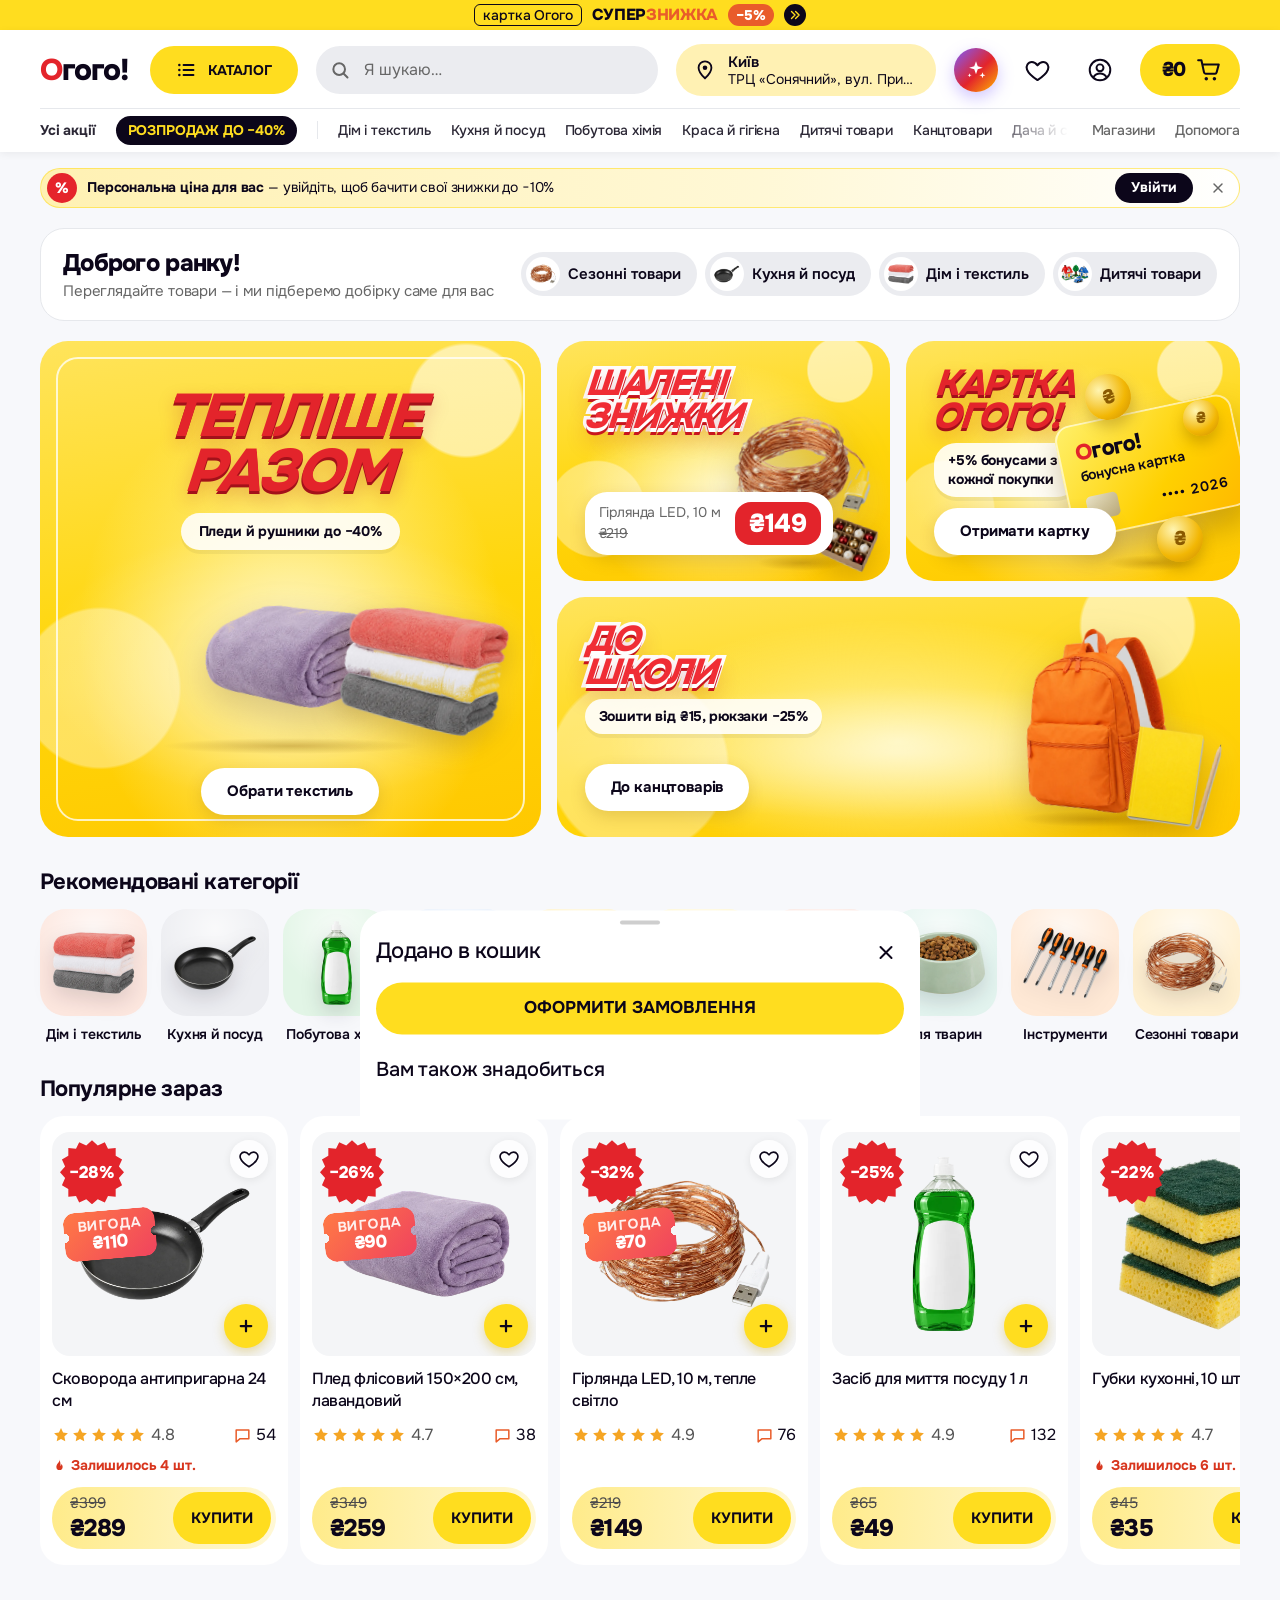
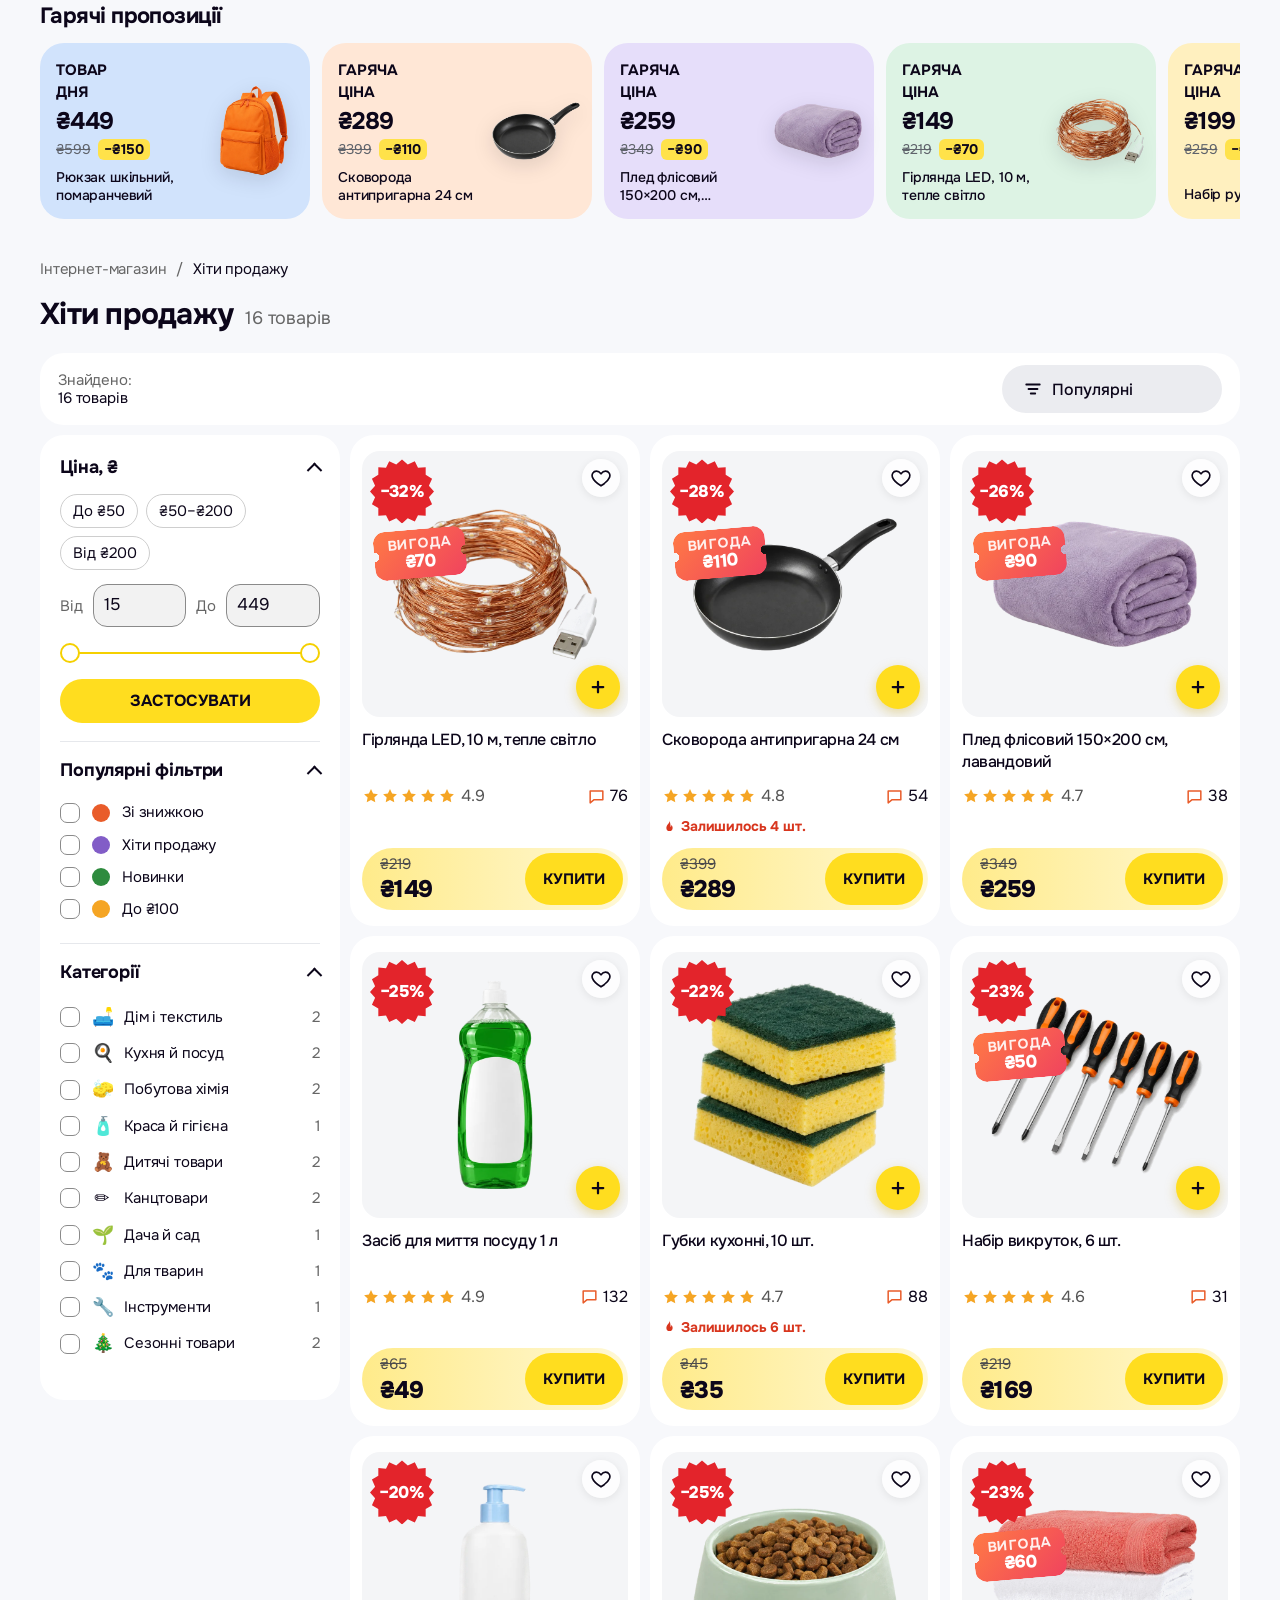
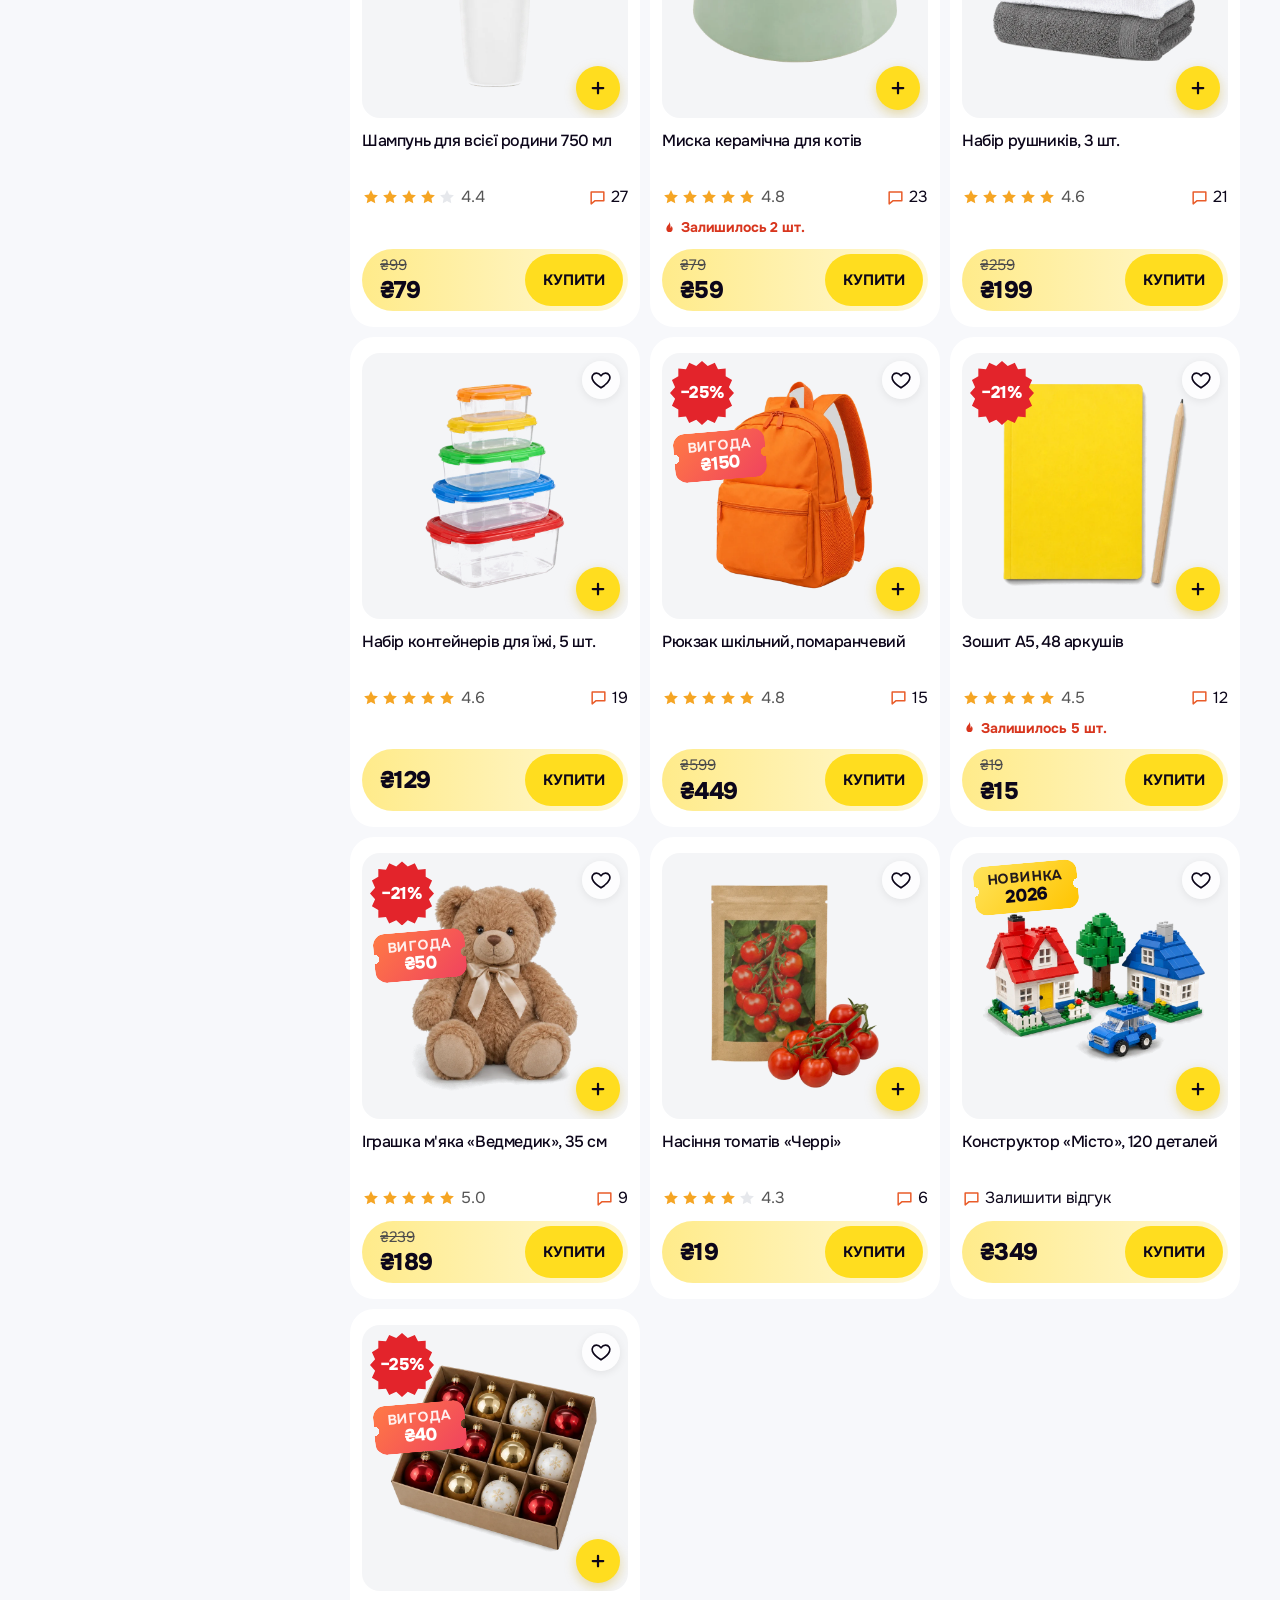
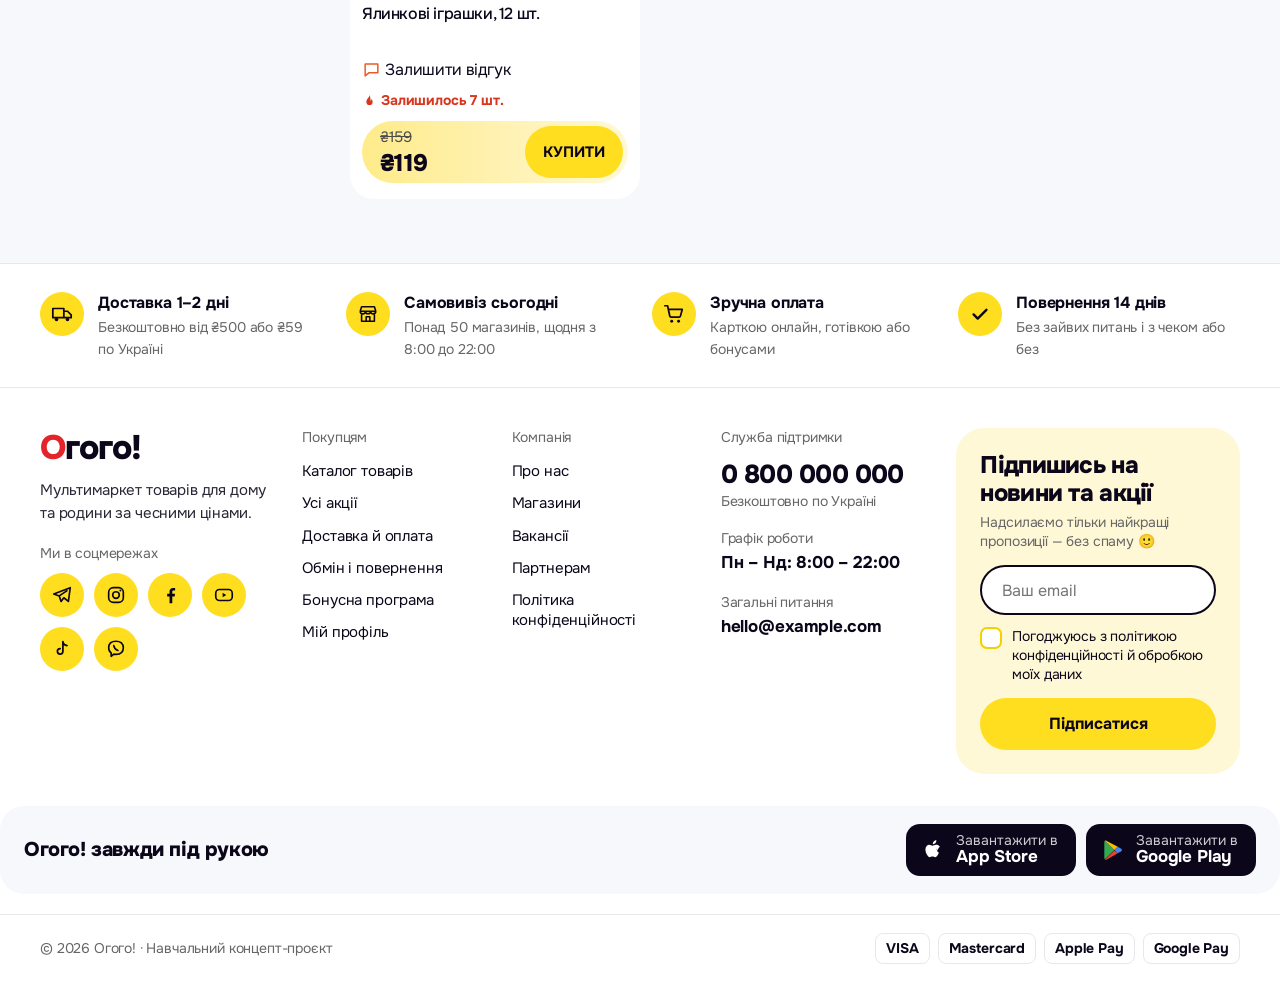
==== commit 1b0afe64: "Compact cart footer, low-stock and popularity FOMO Co-Authored-By: Claude Opus 5.5 <noreply@anthropi" ====
--- a/index.html
+++ b/index.html
@@ -8,7 +8,7 @@
   <link rel="preconnect" href="https://fonts.googleapis.com">
   <link rel="preconnect" href="https://fonts.gstatic.com" crossorigin>
   <link href="https://fonts.googleapis.com/css2?family=Onest:wght@400;500;600;700;800&display=swap" rel="stylesheet">
-  <link rel="stylesheet" href="style.css?v=20261121-12">
+  <link rel="stylesheet" href="style.css?v=20261121-13">
 </head>
 <body>
 
@@ -411,11 +411,11 @@
       <p>Кошик порожній</p>
       <button class="btn btn-outline" data-close>Перейти до покупок</button>
     </div>
-    <div class="cart-pay" id="cartPay">
-      <div class="cart-summary" id="cartSummary"></div>
+    <div class="cart-pay cart-pay-compact" id="cartPay">
+      <div class="cart-summary" id="cartSummary" hidden></div>
+      <p class="cart-bonus" id="cartBonus" hidden></p>
       <div class="pay-row"><span>До сплати</span><b id="cartTotal">₴0</b></div>
-      <p class="cart-bonus" id="cartBonus"></p>
-      <button class="btn btn-brand btn-block btn-lg" id="checkoutBtn">Оформити замовлення</button>
+      <button class="btn btn-brand btn-lg" id="checkoutBtn">Оформити</button>
     </div>
   </aside>
 
@@ -437,13 +437,13 @@
 
   <div class="toast" id="toast" role="status" aria-live="polite"></div>
 
-  <script src="data.js?v=20261121-12"></script>
-  <script src="i18n.js?v=20261121-12"></script>
-  <script src="auth.js?v=20261121-12"></script>
-  <script src="footer.js?v=20261121-12"></script>
-  <script src="assistant.js?v=20261121-12"></script>
-  <script src="script.js?v=20261121-12"></script>
-  <script src="personal.js?v=20261121-12"></script>
-  <script src="search.js?v=20261121-12"></script>
+  <script src="data.js?v=20261121-13"></script>
+  <script src="i18n.js?v=20261121-13"></script>
+  <script src="auth.js?v=20261121-13"></script>
+  <script src="footer.js?v=20261121-13"></script>
+  <script src="assistant.js?v=20261121-13"></script>
+  <script src="script.js?v=20261121-13"></script>
+  <script src="personal.js?v=20261121-13"></script>
+  <script src="search.js?v=20261121-13"></script>
 </body>
 </html>
--- a/style.css
+++ b/style.css
@@ -2792,3 +2792,22 @@
 .xs-add { flex-shrink: 0; width: 36px; height: 36px; display: grid; place-items: center; border-radius: 50%; background: var(--yellow); color: var(--text-primary); transition: transform .12s, background .12s; }
 .xs-add:hover { background: var(--yellow-hover); transform: scale(1.06); }
 .xs-add svg { width: 18px; height: 18px; }
+
+/* ===== FOMO ===== */
+.fomo-ic { width: 15px; height: 15px; flex-shrink: 0; }
+.card-fomo { display: flex; align-items: center; gap: 4px; margin: -2px 0 0; color: #D8361E; font-size: 14px; font-weight: 700; }
+.fomo-low { display: inline-flex; align-items: center; gap: 5px; color: #D8361E; font-size: 14px; font-weight: 700; }
+.pickup-chip { align-self: flex-start; display: inline-flex; padding: 4px 10px; border-radius: 999px; background: var(--grey-100); color: var(--text-primary); font-size: 14px; font-weight: 600; }
+.cart-info { display: flex; flex-direction: column; gap: 5px; }
+.pdp-fomo { display: flex; flex-wrap: wrap; gap: 8px 16px; align-items: center; }
+.pdp-fomo:empty { display: none; }
+.fomo-pop { display: inline-flex; align-items: center; gap: 6px; color: var(--text-secondary); font-size: 14px; font-weight: 600; }
+.fomo-pop svg { width: 16px; height: 16px; color: #1F9D55; }
+/* Компактний низ кошика: лише сума й кнопка */
+.cart-pay.cart-pay-compact { display: flex; align-items: center; justify-content: space-between; gap: 14px; padding: 12px 12px 12px 22px; border-radius: 28px; background: var(--grad-price); }
+.cart-pay-compact .pay-row { flex-direction: column; align-items: flex-start; padding: 0; gap: 0; line-height: 1.1; }
+.cart-pay-compact .pay-row span { font-size: 14px; color: var(--text-secondary); }
+.cart-pay-compact .pay-row b { font-size: 28px; font-weight: 800; letter-spacing: -0.02em; }
+.cart-pay-compact #checkoutBtn { flex: 1; max-width: 240px; height: 56px; font-size: 17px; }
+.cart-pay-compact[hidden] { display: none; }
+@media (max-width: 760px) { .card .card-fomo { order: 1; margin: 0; } .fomo-low { align-items: flex-start; } .fomo-low .fomo-ic { margin-top: 2px; } }
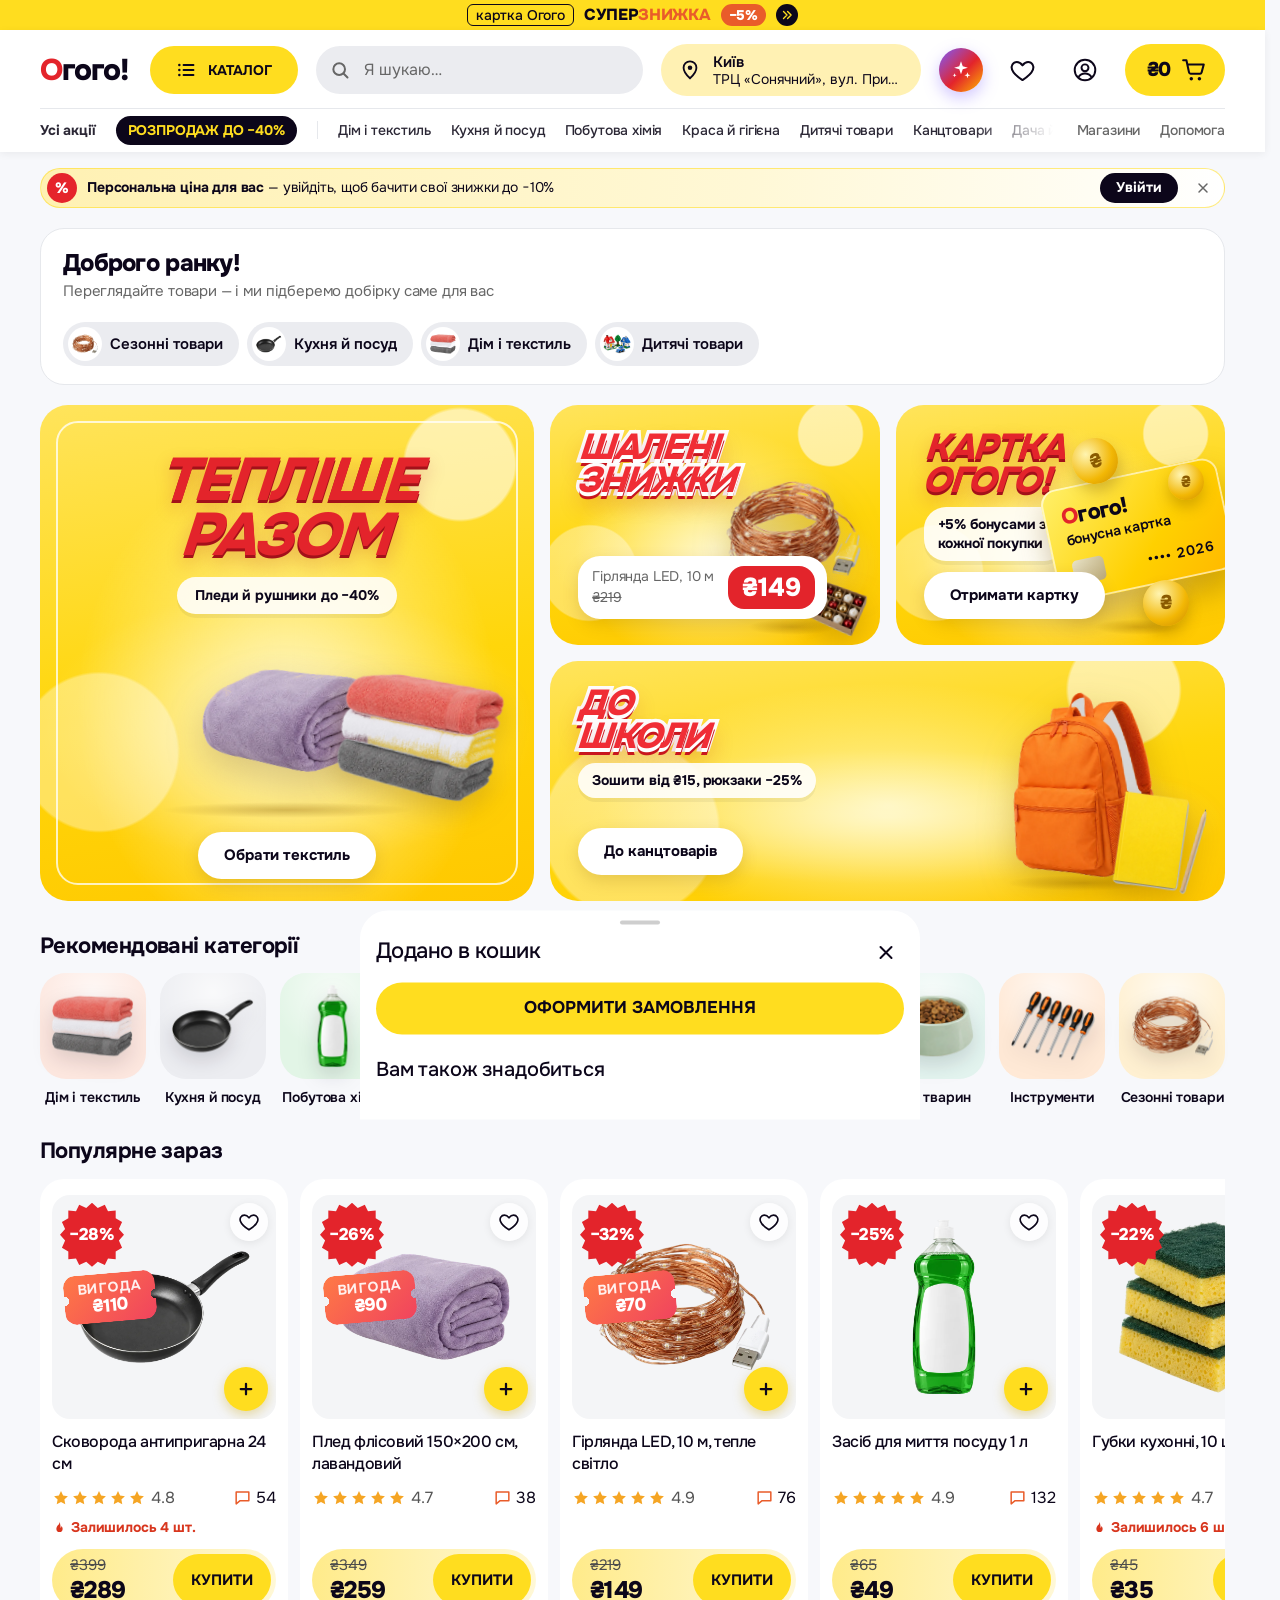
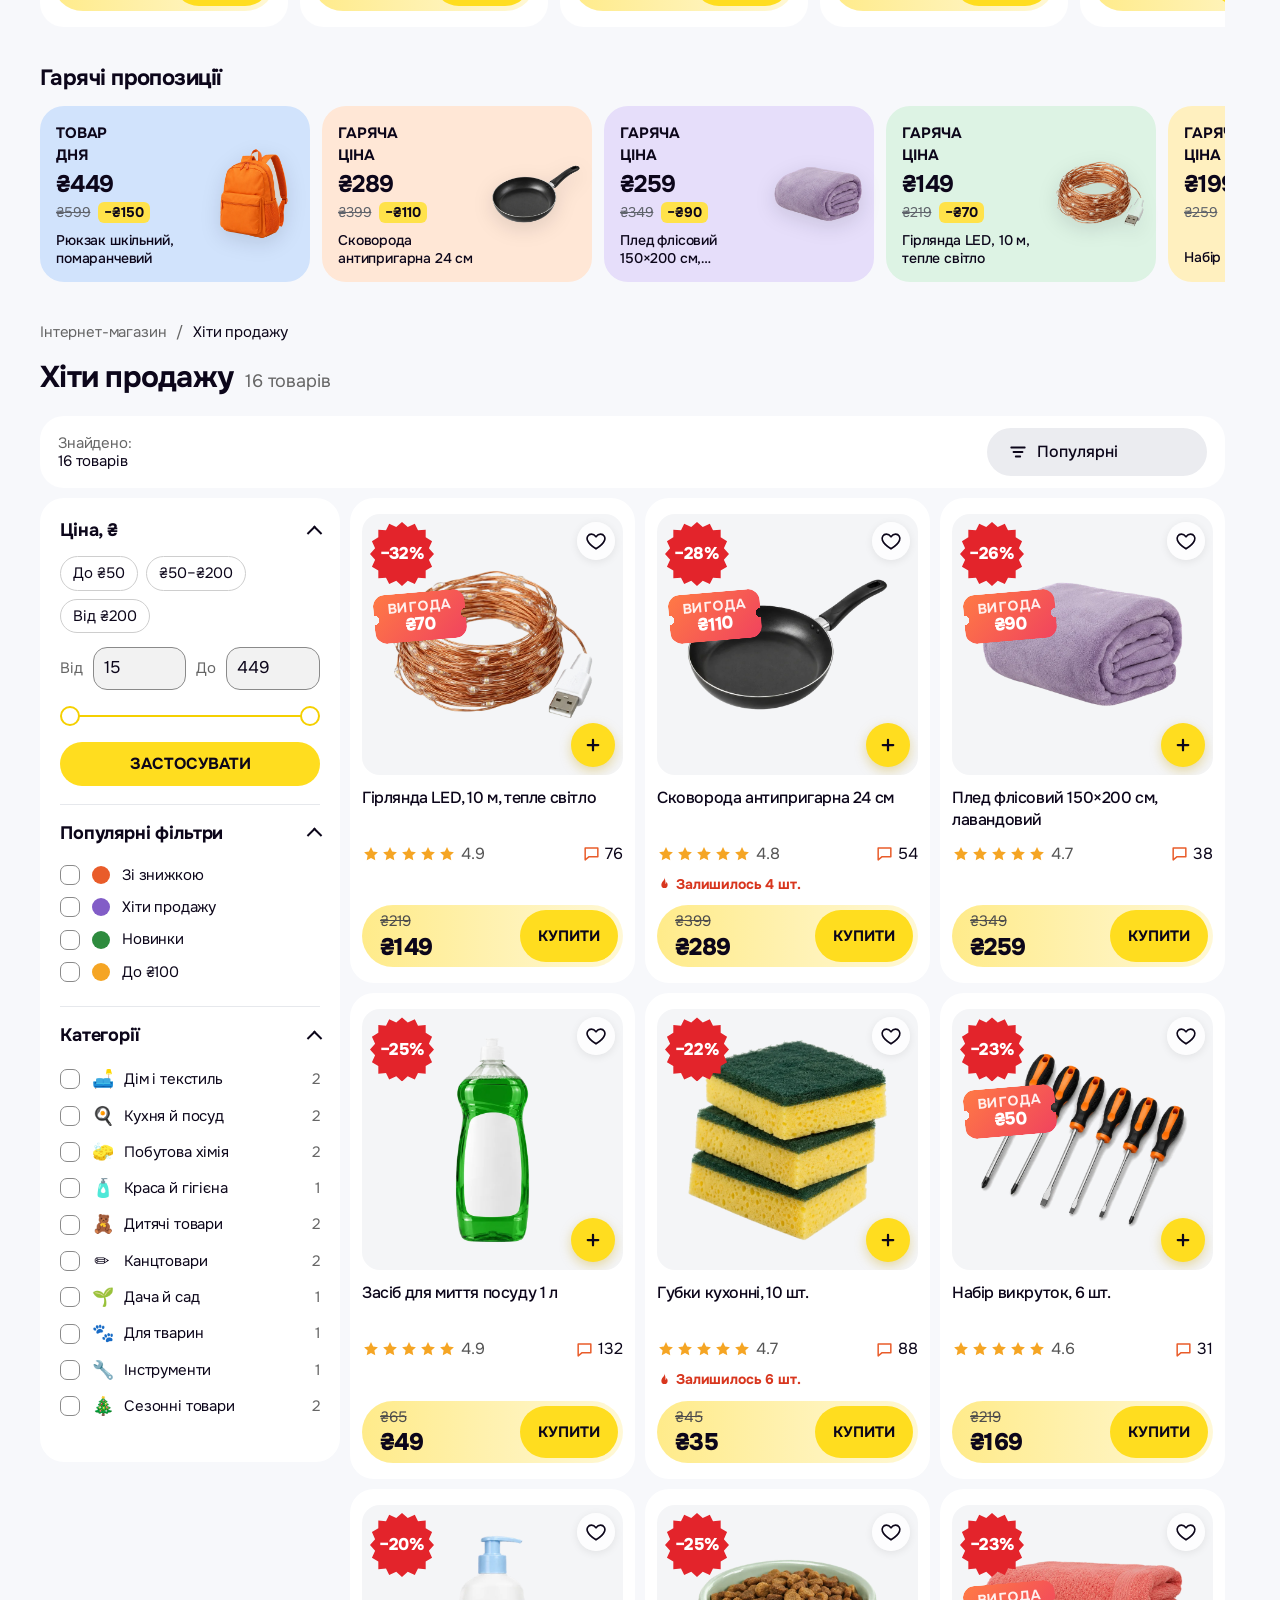
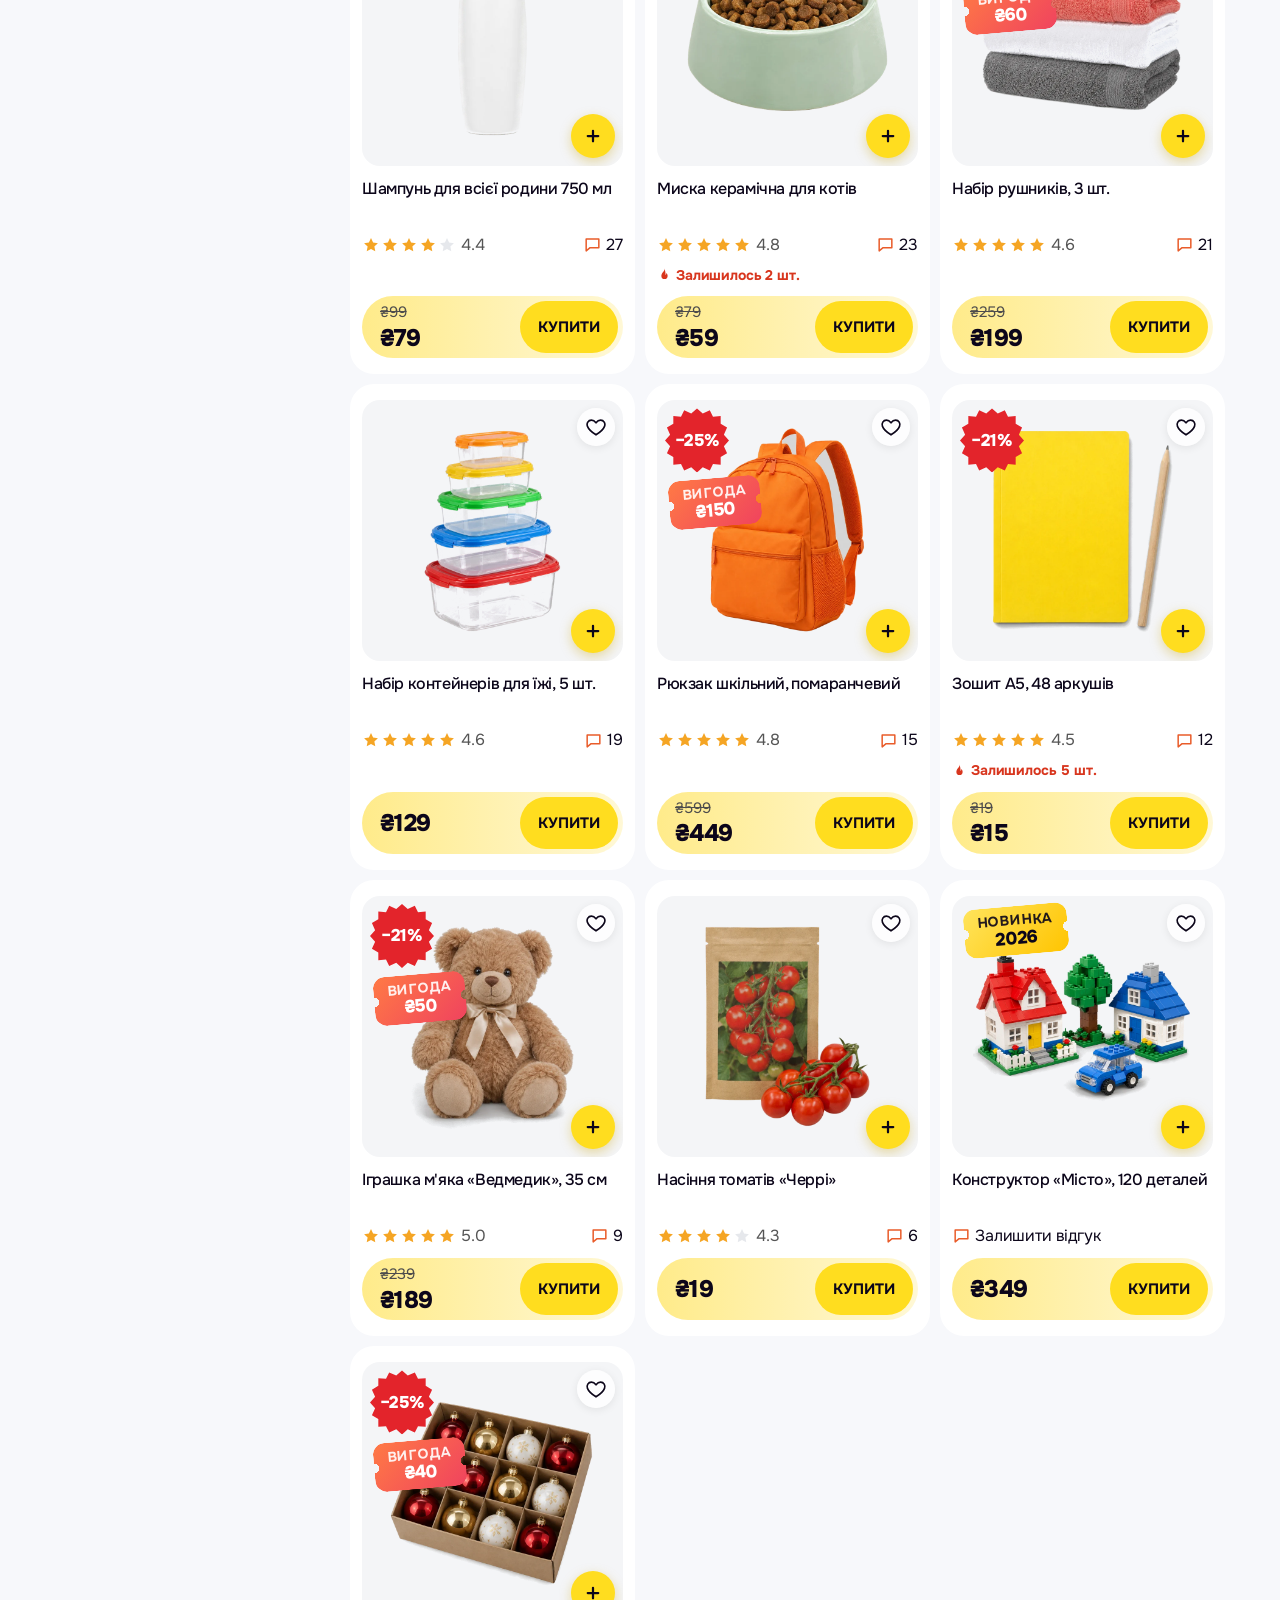
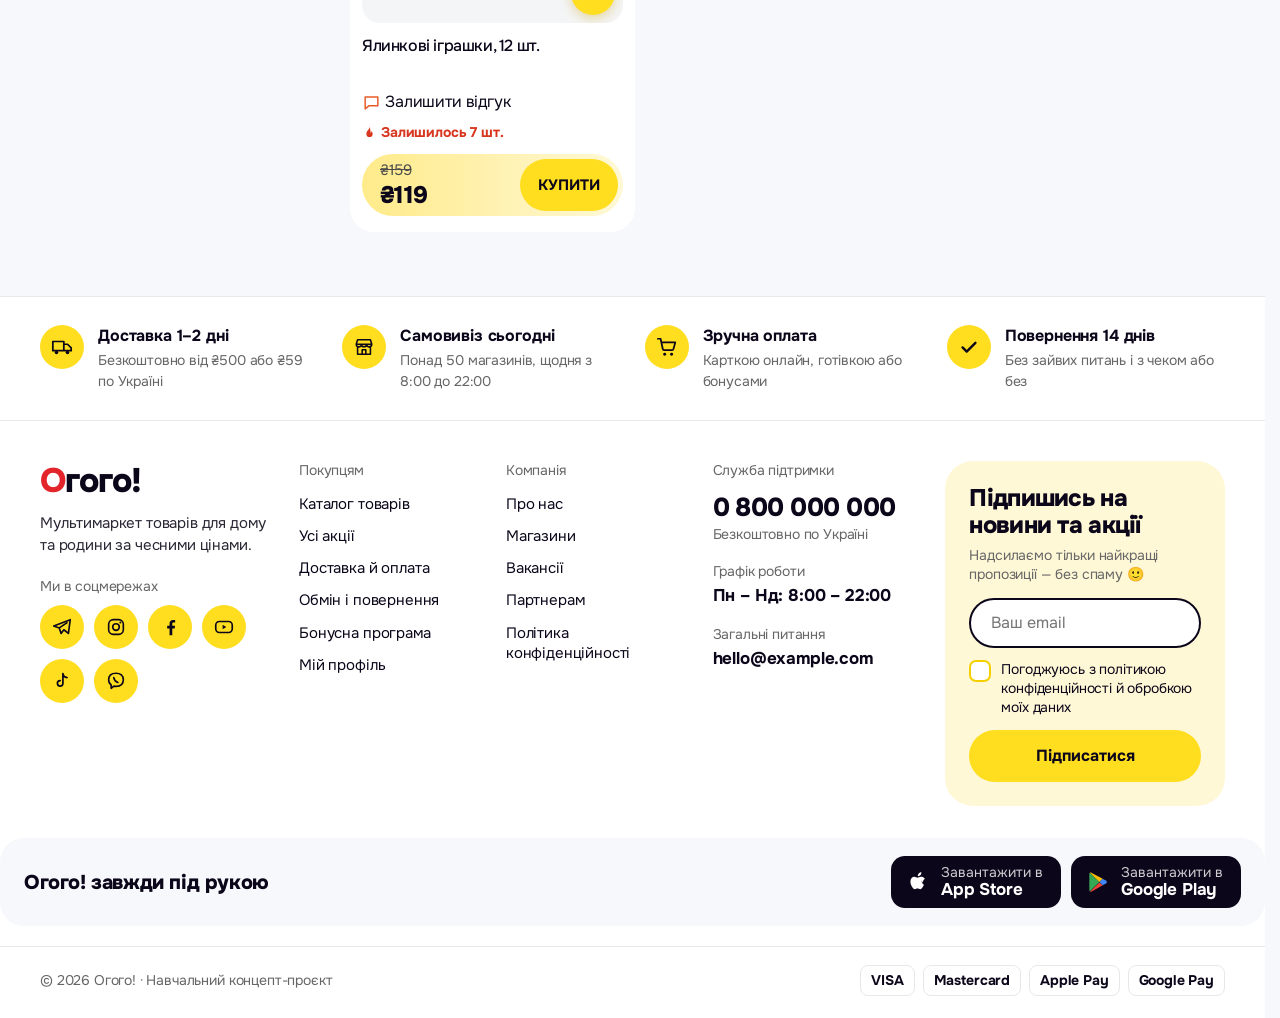
==== commit 94c03507: "Stop header jitter on scroll; no layout shift when closing cart Co-Authored-By: Claude Opus 5.5 <nor" ====
--- a/index.html
+++ b/index.html
@@ -5,10 +5,26 @@
   <meta name="viewport" content="width=device-width, initial-scale=1.0, viewport-fit=cover">
   <title>Огого! — мультимаркет низьких цін</title>
   <meta name="description" content="Огого! — товари для дому, кухні, дітей і свят за чесними цінами.">
+  <meta name="theme-color" content="#FFDD1F">
+  <link rel="icon" href="favicon.svg" type="image/svg+xml">
+  <link rel="icon" href="favicon-32.png" sizes="32x32" type="image/png">
+  <link rel="apple-touch-icon" href="apple-touch-icon.png">
+  <meta property="og:type" content="website">
+  <meta property="og:site_name" content="Огого!">
+  <meta property="og:locale" content="uk_UA">
+  <meta property="og:title" content="Огого! — мультимаркет низьких цін">
+  <meta property="og:description" content="Товари для дому, кухні, дітей і свят зі знижками до −40%. Забрати в магазині за 10 хвилин.">
+  <meta property="og:url" content="https://kudrynskyi.github.io/site/">
+  <meta property="og:image" content="https://kudrynskyi.github.io/site/og.jpg">
+  <meta property="og:image:width" content="1200">
+  <meta property="og:image:height" content="630">
+  <meta property="og:image:alt" content="Огого! — мультимаркет низьких цін">
+  <meta name="twitter:card" content="summary_large_image">
+  <meta name="twitter:image" content="https://kudrynskyi.github.io/site/og.jpg">
   <link rel="preconnect" href="https://fonts.googleapis.com">
   <link rel="preconnect" href="https://fonts.gstatic.com" crossorigin>
   <link href="https://fonts.googleapis.com/css2?family=Onest:wght@400;500;600;700;800&display=swap" rel="stylesheet">
-  <link rel="stylesheet" href="style.css?v=20261121-13">
+  <link rel="stylesheet" href="style.css?v=20261125-1">
 </head>
 <body>
 
@@ -437,13 +453,13 @@
 
   <div class="toast" id="toast" role="status" aria-live="polite"></div>
 
-  <script src="data.js?v=20261121-13"></script>
-  <script src="i18n.js?v=20261121-13"></script>
-  <script src="auth.js?v=20261121-13"></script>
-  <script src="footer.js?v=20261121-13"></script>
-  <script src="assistant.js?v=20261121-13"></script>
-  <script src="script.js?v=20261121-13"></script>
-  <script src="personal.js?v=20261121-13"></script>
-  <script src="search.js?v=20261121-13"></script>
+  <script src="data.js?v=20261125-1"></script>
+  <script src="i18n.js?v=20261125-1"></script>
+  <script src="auth.js?v=20261125-1"></script>
+  <script src="footer.js?v=20261125-1"></script>
+  <script src="assistant.js?v=20261125-1"></script>
+  <script src="script.js?v=20261125-1"></script>
+  <script src="personal.js?v=20261125-1"></script>
+  <script src="search.js?v=20261125-1"></script>
 </body>
 </html>
--- a/style.css
+++ b/style.css
@@ -51,6 +51,7 @@
   line-height: 1.35;
   -webkit-font-smoothing: antialiased;
 }
+html { scrollbar-gutter: stable; }
 body.locked { overflow: hidden; }
 a { color: inherit; text-decoration: none; }
 button, input, select { font: inherit; color: inherit; }
